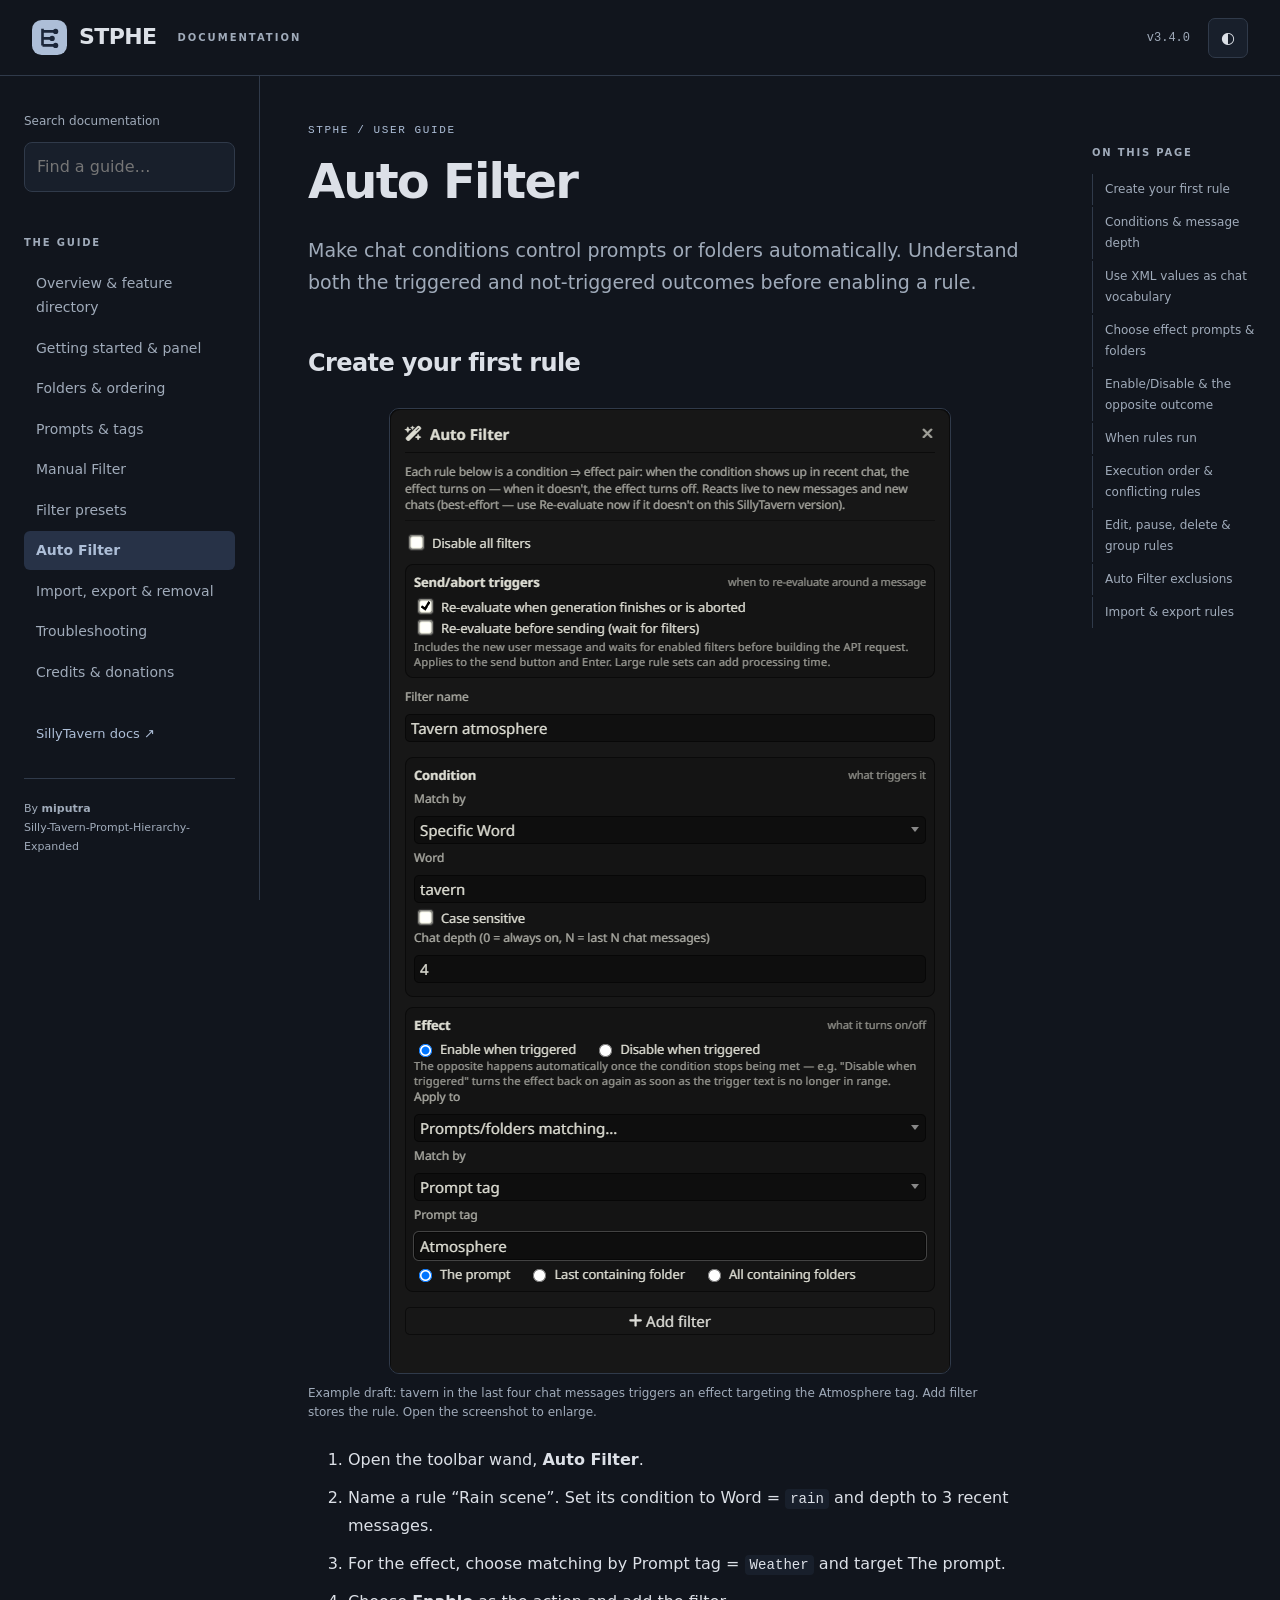
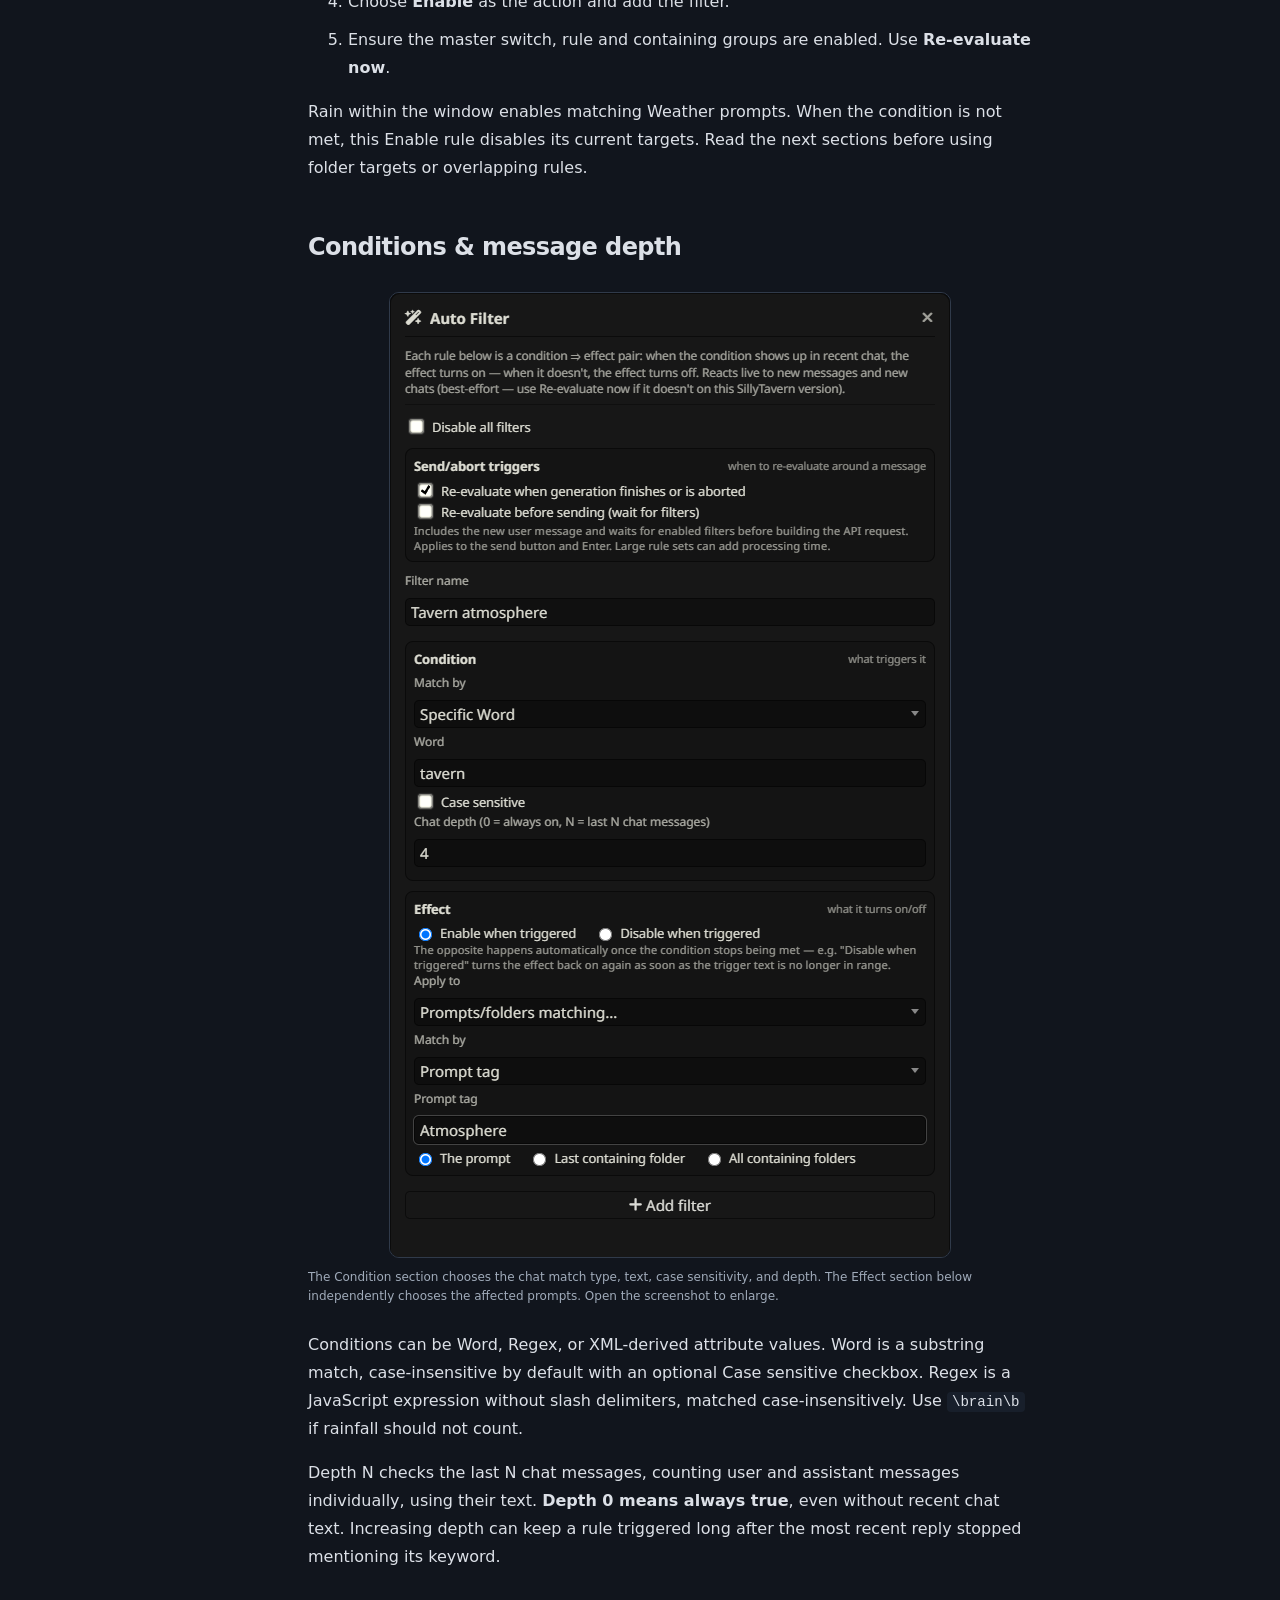
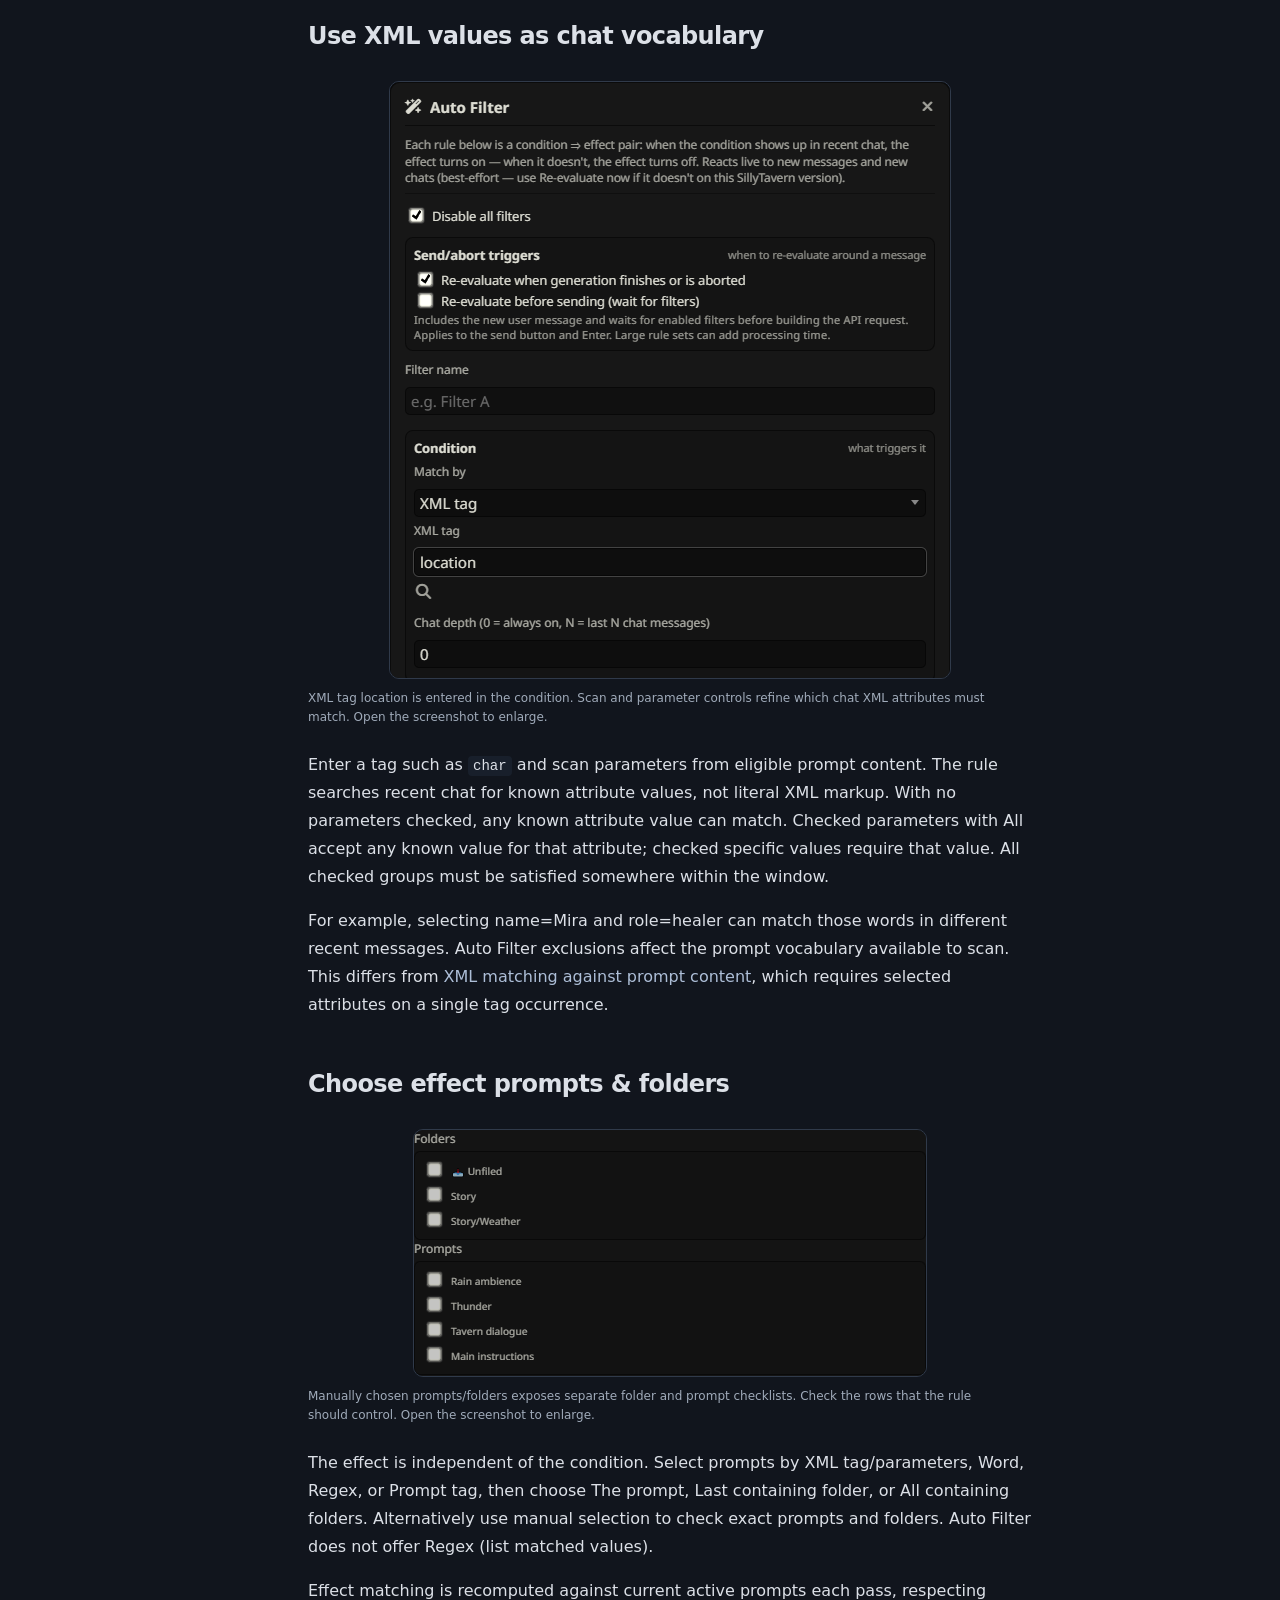
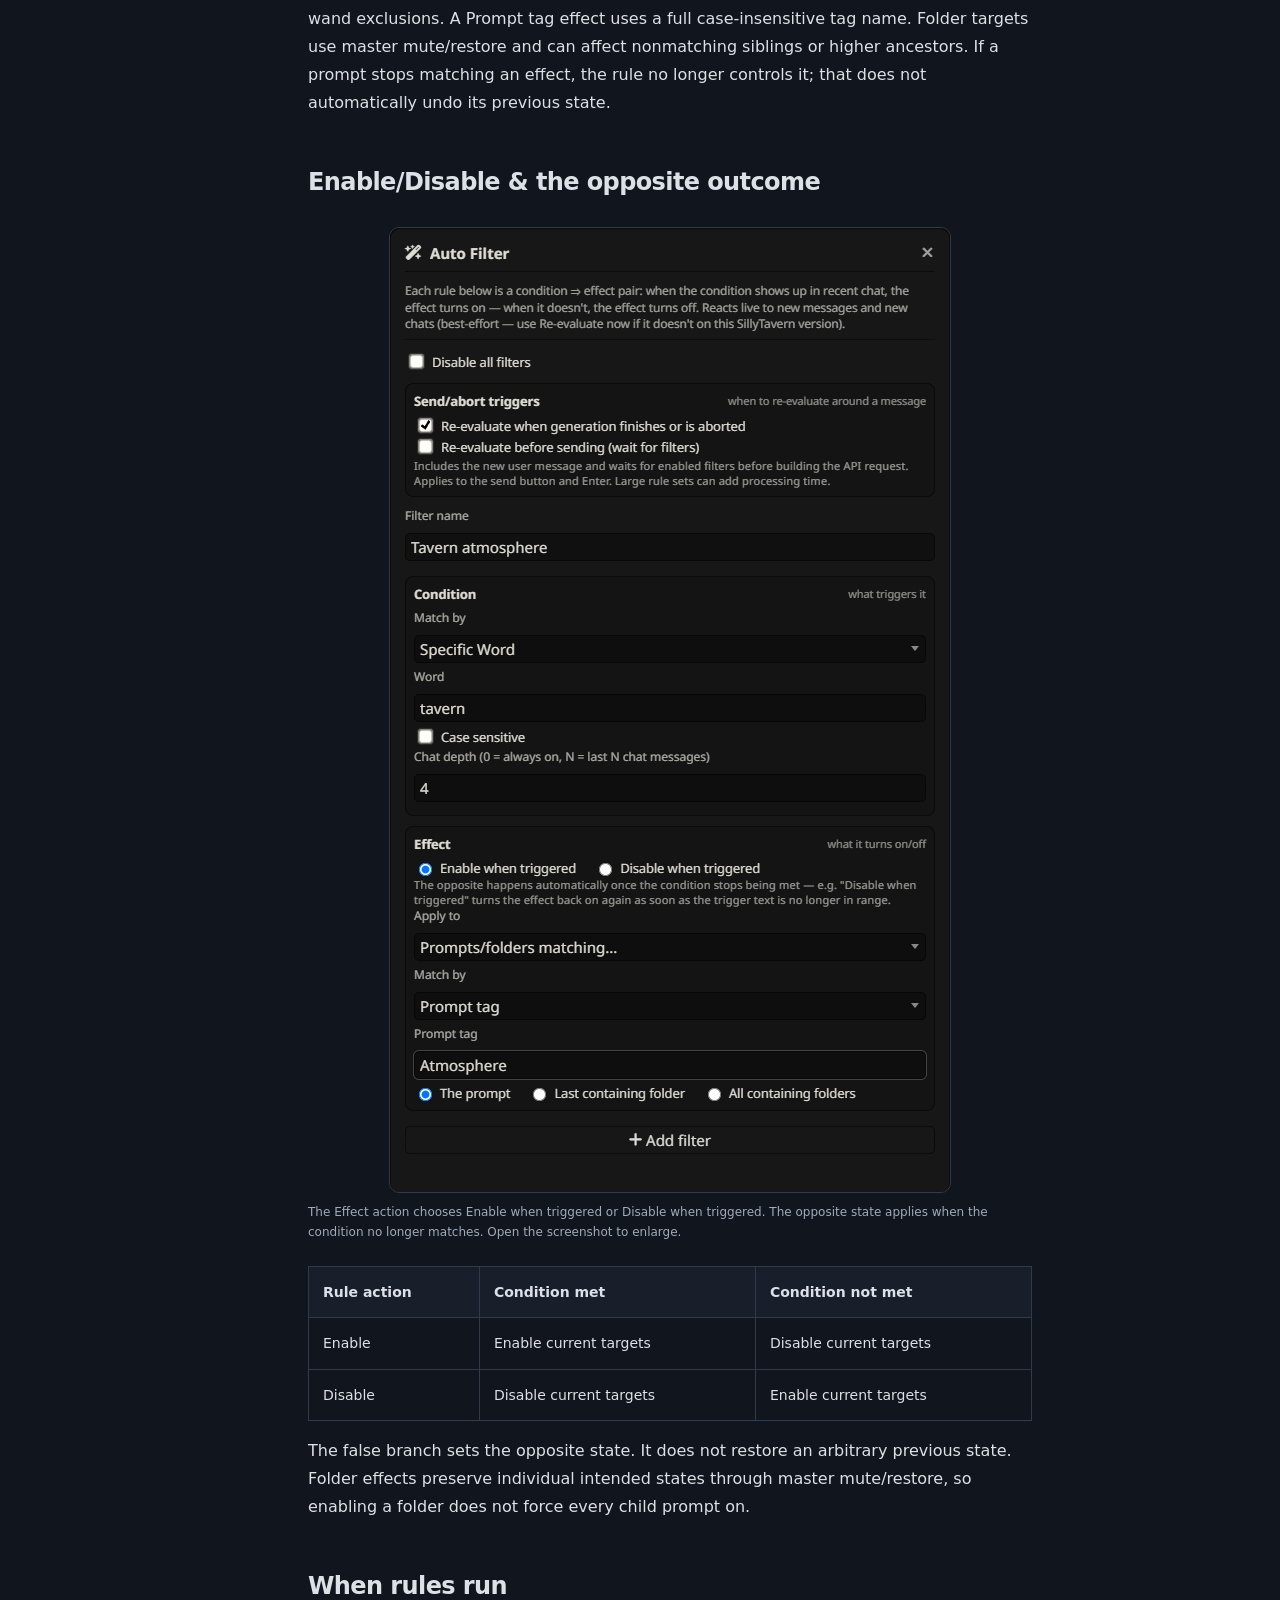
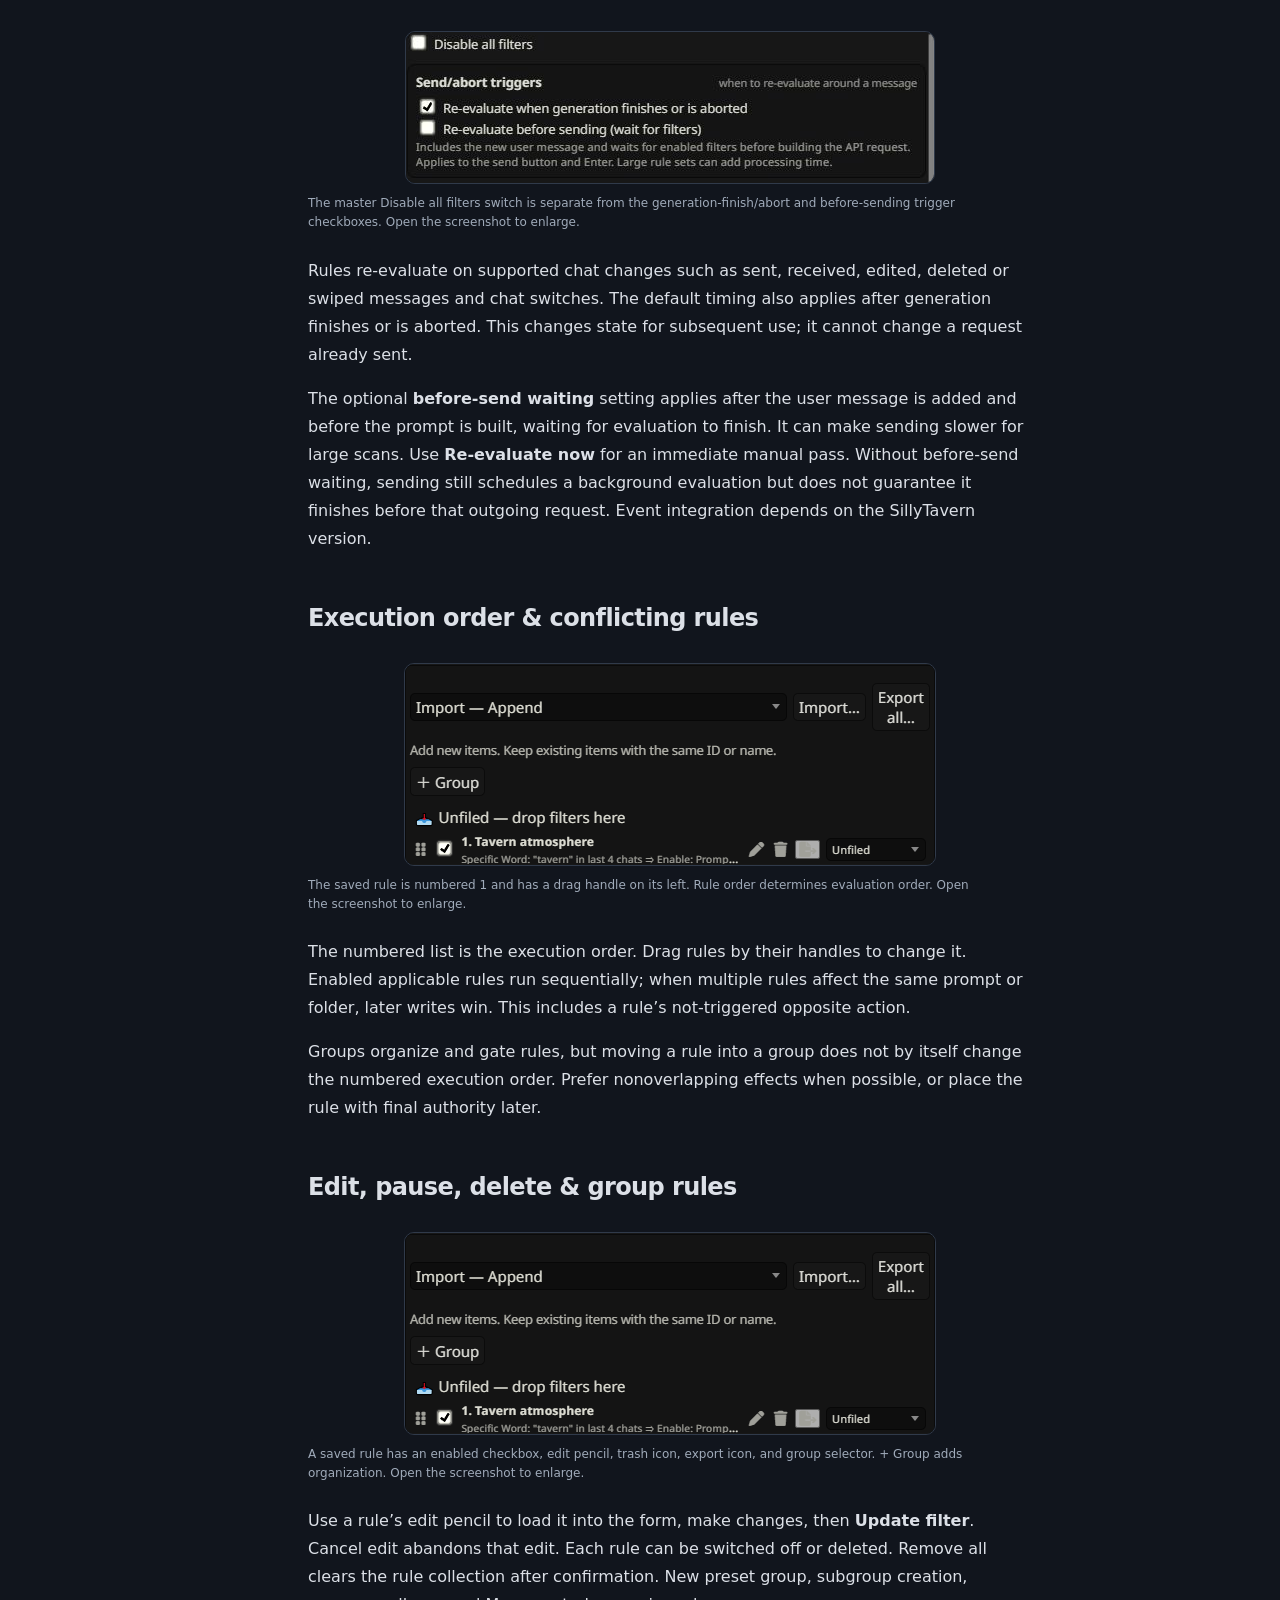
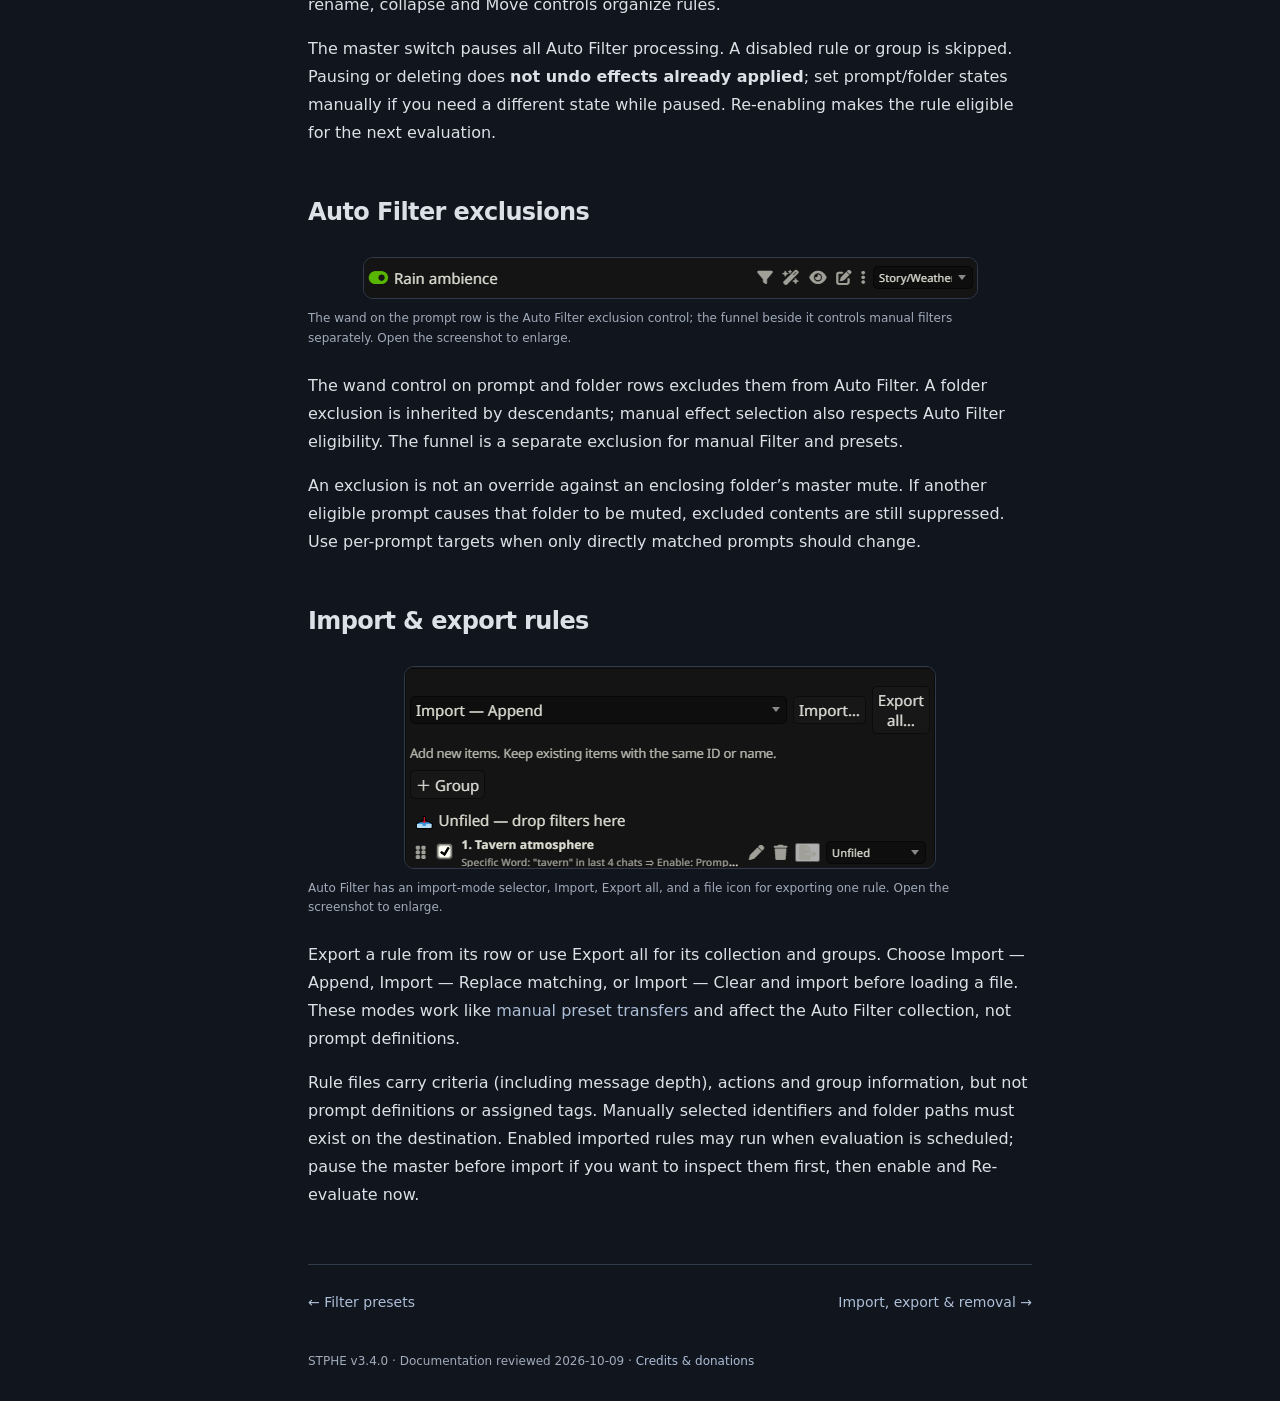
==== docs/auto-filter.html @ b2095b72 "Separate STPHE documentation from program" ====
<!doctype html><html lang="en"><head><meta charset="utf-8"><meta name="viewport" content="width=device-width,initial-scale=1"><meta name="description" content="Make chat conditions control prompts or folders automatically. Understand both the triggered and not-triggered outcomes before enabling a rule."><title>Auto Filter · STPHE</title><link rel="icon" href="assets/icon.svg" type="image/svg+xml"><link rel="stylesheet" href="assets/site.css?v=ba86a8393c"><script src="assets/site.js?v=d42ae4cadf" defer></script></head><body><a class="skip" href="#main">Skip to content</a><header><a class="brand" href="index.html"><img src="assets/icon.svg" alt="">STPHE <span>DOCUMENTATION</span></a><div class="header-right"><span class="version">v3.4.0</span><button id="theme" aria-label="Toggle color theme">◐</button><button id="menu" aria-label="Toggle navigation" aria-expanded="false">☰</button></div></header><div class="layout"><aside class="sidebar" id="navigation"><label for="search">Search documentation</label><input id="search" type="search" placeholder="Find a guide…" autocomplete="off"><div id="results" aria-live="polite"></div><p class="nav-label">THE GUIDE</p><nav aria-label="Documentation"><a href="index.html">Overview &amp; feature directory</a><a href="getting-started.html">Getting started &amp; panel</a><a href="folders.html">Folders &amp; ordering</a><a href="prompts.html">Prompts &amp; tags</a><a href="filters.html">Manual Filter</a><a href="presets.html">Filter presets</a><a href="auto-filter.html" aria-current="page">Auto Filter</a><a href="backups.html">Import, export &amp; removal</a><a href="troubleshooting.html">Troubleshooting</a><a href="credits.html">Credits &amp; donations</a></nav><a class="upstream" href="https://docs.sillytavern.app/">SillyTavern docs ↗</a><div class="sidebar-foot">By <strong>miputra</strong><br>Silly-Tavern-Prompt-Hierarchy-Expanded</div></aside><main id="main"><div class="eyebrow">STPHE / User guide</div><h1>Auto Filter</h1><p class="lead">Make chat conditions control prompts or folders automatically. Understand both the triggered and not-triggered outcomes before enabling a rule.</p><span class="anchor-alias" id="rule"></span>
<section aria-labelledby="first-rule"><h2 id="first-rule">Create your first rule</h2><figure><a href="assets/screen-auto-rule.png"><img src="assets/screen-auto-rule.png" alt="Example draft: tavern in the last four chat messages triggers an effect targeting the Atmosphere tag. Add filter stores the rule." loading="lazy" width="560" height="964"></a><figcaption>Example draft: tavern in the last four chat messages triggers an effect targeting the Atmosphere tag. Add filter stores the rule. Open the screenshot to enlarge.</figcaption></figure><ol><li>Open the toolbar wand, <strong>Auto Filter</strong>.</li><li>Name a rule “Rain scene”. Set its condition to Word = <code>rain</code> and depth to 3 recent messages.</li><li>For the effect, choose matching by Prompt tag = <code>Weather</code> and target The prompt.</li><li>Choose <strong>Enable</strong> as the action and add the filter.</li><li>Ensure the master switch, rule and containing groups are enabled. Use <strong>Re-evaluate now</strong>.</li></ol><p>Rain within the window enables matching Weather prompts. When the condition is not met, this Enable rule disables its current targets. Read the next sections before using folder targets or overlapping rules.</p></section>

<section aria-labelledby="conditions"><h2 id="conditions">Conditions &amp; message depth</h2><figure><a href="assets/screen-auto-rule.png"><img src="assets/screen-auto-rule.png" alt="The Condition section chooses the chat match type, text, case sensitivity, and depth. The Effect section below independently chooses the affected prompts." loading="lazy" width="560" height="964"></a><figcaption>The Condition section chooses the chat match type, text, case sensitivity, and depth. The Effect section below independently chooses the affected prompts. Open the screenshot to enlarge.</figcaption></figure><p>Conditions can be Word, Regex, or XML-derived attribute values. Word is a substring match, case-insensitive by default with an optional Case sensitive checkbox. Regex is a JavaScript expression without slash delimiters, matched case-insensitively. Use <code>\brain\b</code> if rainfall should not count.</p><p>Depth N checks the last N chat messages, counting user and assistant messages individually, using their text. <strong>Depth 0 means always true</strong>, even without recent chat text. Increasing depth can keep a rule triggered long after the most recent reply stopped mentioning its keyword.</p></section>

<section aria-labelledby="xml"><h2 id="xml">Use XML values as chat vocabulary</h2><figure><a href="assets/screen-auto-xml.png"><img src="assets/screen-auto-xml.png" alt="XML tag location is entered in the condition. Scan and parameter controls refine which chat XML attributes must match." loading="lazy" width="560" height="596"></a><figcaption>XML tag location is entered in the condition. Scan and parameter controls refine which chat XML attributes must match. Open the screenshot to enlarge.</figcaption></figure><p>Enter a tag such as <code>char</code> and scan parameters from eligible prompt content. The rule searches recent chat for known attribute values, not literal XML markup. With no parameters checked, any known attribute value can match. Checked parameters with All accept any known value for that attribute; checked specific values require that value. All checked groups must be satisfied somewhere within the window.</p><p>For example, selecting name=Mira and role=healer can match those words in different recent messages. Auto Filter exclusions affect the prompt vocabulary available to scan. This differs from <a href="filters.html#xml">XML matching against prompt content</a>, which requires selected attributes on a single tag occurrence.</p></section>

<section aria-labelledby="effects"><h2 id="effects">Choose effect prompts &amp; folders</h2><figure><a href="assets/screen-auto-manual.png"><img src="assets/screen-auto-manual.png" alt="Manually chosen prompts/folders exposes separate folder and prompt checklists. Check the rows that the rule should control." loading="lazy" width="512" height="246"></a><figcaption>Manually chosen prompts/folders exposes separate folder and prompt checklists. Check the rows that the rule should control. Open the screenshot to enlarge.</figcaption></figure><p>The effect is independent of the condition. Select prompts by XML tag/parameters, Word, Regex, or Prompt tag, then choose The prompt, Last containing folder, or All containing folders. Alternatively use manual selection to check exact prompts and folders. Auto Filter does not offer Regex (list matched values).</p><p>Effect matching is recomputed against current active prompts each pass, respecting wand exclusions. A Prompt tag effect uses a full case-insensitive tag name. Folder targets use master mute/restore and can affect nonmatching siblings or higher ancestors. If a prompt stops matching an effect, the rule no longer controls it; that does not automatically undo its previous state.</p></section>
<span class="anchor-alias" id="example"></span>
<section aria-labelledby="actions"><h2 id="actions">Enable/Disable &amp; the opposite outcome</h2><figure><a href="assets/screen-auto-rule.png"><img src="assets/screen-auto-rule.png" alt="The Effect action chooses Enable when triggered or Disable when triggered. The opposite state applies when the condition no longer matches." loading="lazy" width="560" height="964"></a><figcaption>The Effect action chooses Enable when triggered or Disable when triggered. The opposite state applies when the condition no longer matches. Open the screenshot to enlarge.</figcaption></figure><table><thead><tr><th>Rule action</th><th>Condition met</th><th>Condition not met</th></tr></thead><tbody><tr><td>Enable</td><td>Enable current targets</td><td>Disable current targets</td></tr><tr><td>Disable</td><td>Disable current targets</td><td>Enable current targets</td></tr></tbody></table><p>The false branch sets the opposite state. It does not restore an arbitrary previous state. Folder effects preserve individual intended states through master mute/restore, so enabling a folder does not force every child prompt on.</p></section>
<span class="anchor-alias" id="test"></span>
<section aria-labelledby="timing"><h2 id="timing">When rules run</h2><figure><a href="assets/auto-timing.png"><img src="assets/auto-timing.png" alt="The master Disable all filters switch is separate from the generation-finish/abort and before-sending trigger checkboxes." loading="lazy" width="528" height="151"></a><figcaption>The master Disable all filters switch is separate from the generation-finish/abort and before-sending trigger checkboxes. Open the screenshot to enlarge.</figcaption></figure><p>Rules re-evaluate on supported chat changes such as sent, received, edited, deleted or swiped messages and chat switches. The default timing also applies after generation finishes or is aborted. This changes state for subsequent use; it cannot change a request already sent.</p><p>The optional <strong>before-send waiting</strong> setting applies after the user message is added and before the prompt is built, waiting for evaluation to finish. It can make sending slower for large scans. Use <strong>Re-evaluate now</strong> for an immediate manual pass. Without before-send waiting, sending still schedules a background evaluation but does not guarantee it finishes before that outgoing request. Event integration depends on the SillyTavern version.</p></section>

<section aria-labelledby="order"><h2 id="order">Execution order &amp; conflicting rules</h2><figure><a href="assets/screen-auto-list.png"><img src="assets/screen-auto-list.png" alt="The saved rule is numbered 1 and has a drag handle on its left. Rule order determines evaluation order." loading="lazy" width="530" height="201"></a><figcaption>The saved rule is numbered 1 and has a drag handle on its left. Rule order determines evaluation order. Open the screenshot to enlarge.</figcaption></figure><p>The numbered list is the execution order. Drag rules by their handles to change it. Enabled applicable rules run sequentially; when multiple rules affect the same prompt or folder, later writes win. This includes a rule’s not-triggered opposite action.</p><p>Groups organize and gate rules, but moving a rule into a group does not by itself change the numbered execution order. Prefer nonoverlapping effects when possible, or place the rule with final authority later.</p></section>
<span class="anchor-alias" id="groups"></span>
<section aria-labelledby="manage"><h2 id="manage">Edit, pause, delete &amp; group rules</h2><figure><a href="assets/screen-auto-list.png"><img src="assets/screen-auto-list.png" alt="A saved rule has an enabled checkbox, edit pencil, trash icon, export icon, and group selector. + Group adds organization." loading="lazy" width="530" height="201"></a><figcaption>A saved rule has an enabled checkbox, edit pencil, trash icon, export icon, and group selector. + Group adds organization. Open the screenshot to enlarge.</figcaption></figure><p>Use a rule’s edit pencil to load it into the form, make changes, then <strong>Update filter</strong>. Cancel edit abandons that edit. Each rule can be switched off or deleted. Remove all clears the rule collection after confirmation. New preset group, subgroup creation, rename, collapse and Move controls organize rules.</p><p>The master switch pauses all Auto Filter processing. A disabled rule or group is skipped. Pausing or deleting does <strong>not undo effects already applied</strong>; set prompt/folder states manually if you need a different state while paused. Re-enabling makes the rule eligible for the next evaluation.</p></section>

<section aria-labelledby="exclusions"><h2 id="exclusions">Auto Filter exclusions</h2><figure><a href="assets/screen-prompt-controls.png"><img src="assets/screen-prompt-controls.png" alt="The wand on the prompt row is the Auto Filter exclusion control; the funnel beside it controls manual filters separately." loading="lazy" width="613" height="40"></a><figcaption>The wand on the prompt row is the Auto Filter exclusion control; the funnel beside it controls manual filters separately. Open the screenshot to enlarge.</figcaption></figure><p>The wand control on prompt and folder rows excludes them from Auto Filter. A folder exclusion is inherited by descendants; manual effect selection also respects Auto Filter eligibility. The funnel is a separate exclusion for manual Filter and presets.</p><p>An exclusion is not an override against an enclosing folder’s master mute. If another eligible prompt causes that folder to be muted, excluded contents are still suppressed. Use per-prompt targets when only directly matched prompts should change.</p></section>

<section aria-labelledby="transfer"><h2 id="transfer">Import &amp; export rules</h2><figure><a href="assets/screen-auto-list.png"><img src="assets/screen-auto-list.png" alt="Auto Filter has an import-mode selector, Import, Export all, and a file icon for exporting one rule." loading="lazy" width="530" height="201"></a><figcaption>Auto Filter has an import-mode selector, Import, Export all, and a file icon for exporting one rule. Open the screenshot to enlarge.</figcaption></figure><p>Export a rule from its row or use Export all for its collection and groups. Choose Import — Append, Import — Replace matching, or Import — Clear and import before loading a file. These modes work like <a href="presets.html#transfer">manual preset transfers</a> and affect the Auto Filter collection, not prompt definitions.</p><p>Rule files carry criteria (including message depth), actions and group information, but not prompt definitions or assigned tags. Manually selected identifiers and folder paths must exist on the destination. Enabled imported rules may run when evaluation is scheduled; pause the master before import if you want to inspect them first, then enable and Re-evaluate now.</p></section>
<div class="page-nav"><a href="presets.html">← Filter presets</a><a href="backups.html">Import, export &amp; removal →</a></div><footer>STPHE v3.4.0 · Documentation reviewed 2026-10-09 · <a href="credits.html">Credits &amp; donations</a></footer></main><aside class="toc"><p class="nav-label">ON THIS PAGE</p><nav aria-label="On this page"><a href="#first-rule">Create your first rule</a><a href="#conditions">Conditions &amp; message depth</a><a href="#xml">Use XML values as chat vocabulary</a><a href="#effects">Choose effect prompts &amp; folders</a><a href="#actions">Enable/Disable &amp; the opposite outcome</a><a href="#timing">When rules run</a><a href="#order">Execution order &amp; conflicting rules</a><a href="#manage">Edit, pause, delete &amp; group rules</a><a href="#exclusions">Auto Filter exclusions</a><a href="#transfer">Import &amp; export rules</a></nav></aside></div></body></html>
---- docs/assets/site.css ----
*{box-sizing:border-box} :root{color-scheme:dark;--bg:#11151d;--panel:#181f2b;--text:#dce0e7;--muted:#a0abba;--line:#303a4a;--accent:#adbed7;--soft:#273247} :root.light{color-scheme:light;--bg:#f3f4f6;--panel:#e9ecf1;--text:#253044;--muted:#526078;--line:#cbd2de;--accent:#425c85;--soft:#dce3ee} body{margin:0;background:var(--bg);color:var(--text);font:16px/1.75 system-ui,-apple-system,Segoe UI,sans-serif}a{color:var(--accent);text-decoration:none}a:hover{text-decoration:underline}button,input{font:inherit}button{cursor:pointer;background:var(--panel);color:var(--text);border:1px solid var(--line);border-radius:7px;padding:5px 12px}button:hover{border-color:var(--accent)}:focus-visible{outline:2px solid var(--accent);outline-offset:4px}header{height:76px;position:sticky;top:0;z-index:10;background:var(--bg);border-bottom:1px solid var(--line);display:flex;align-items:center;justify-content:space-between;padding:0 32px}.brand{display:flex;align-items:center;gap:12px;color:var(--text);font-size:22px;font-weight:750;letter-spacing:-.6px}.brand img{width:35px}.brand span{font-size:10px;letter-spacing:2px;color:var(--muted);margin-left:9px}.header-right{display:flex;align-items:center;gap:18px}.version{font:12px monospace;color:var(--muted)}#menu{display:none}.layout{display:grid;grid-template-columns:260px minmax(0,820px) 200px;max-width:1440px;margin:auto}.sidebar{position:sticky;top:76px;height:calc(100vh - 76px);overflow:auto;padding:30px 24px;border-right:1px solid var(--line)}.sidebar label{font-size:12px;color:var(--muted)}input{width:100%;margin:8px 0 18px;padding:10px 12px;background:var(--panel);border:1px solid var(--line);border-radius:8px;color:var(--text)}.nav-label{font-size:10px;letter-spacing:1.8px;font-weight:700;color:var(--muted);margin:24px 0 12px}nav a{display:block;color:var(--muted);font-size:14px;padding:7px 12px;border-radius:6px;margin:2px 0}nav a:hover{color:var(--text);background:var(--panel);text-decoration:none}nav a[aria-current]{background:var(--soft);color:var(--accent);font-weight:650}.upstream{display:block;font-size:13px;margin:32px 12px}.sidebar-foot{border-top:1px solid var(--line);padding-top:20px;font-size:11px;color:var(--muted);overflow-wrap:anywhere}main{min-width:0;padding:48px 48px 28px}.eyebrow{color:var(--accent);font:11px monospace;letter-spacing:1.6px;text-transform:uppercase;margin-bottom:18px}h1{font-size:clamp(32px,4vw,48px);letter-spacing:-1.8px;line-height:1.15;margin:0 0 26px;max-width:670px}h2{font-size:24px;letter-spacing:-.6px;margin:44px 0 16px;scroll-margin-top:100px}h3{margin-top:0}p{margin:16px 0}.lead{font-size:19px;color:var(--muted);line-height:1.65}.hero-actions{display:flex;align-items:center;gap:25px;margin:28px 0 36px}.primary{background:var(--accent);color:var(--bg);padding:10px 18px;border-radius:7px;font-weight:650}.cards{display:grid;grid-template-columns:repeat(3,1fr);gap:12px}.cards a{border:1px solid var(--line);border-radius:10px;padding:18px;background:var(--panel);color:var(--text)}.cards b{font:11px monospace;color:var(--accent)}.cards h2{font-size:18px;line-height:1.4;margin:16px 0 8px}.cards p{font-size:13px;color:var(--muted);line-height:1.6;margin:0}.toc{position:sticky;top:100px;height:fit-content;padding:20px 12px}.toc nav a{font-size:12px;border-left:1px solid var(--line);border-radius:0;padding:5px 12px}figure{margin:24px 0}figure img{display:block;width:100%;border:1px solid var(--line);border-radius:10px}figcaption{font-size:12px;color:var(--muted);margin-top:10px}table{width:100%;border-collapse:collapse;font-size:14px}td,th{padding:13px 14px;border:1px solid var(--line);text-align:left;vertical-align:top}th{background:var(--panel)}code{font-size:.88em;overflow-wrap:anywhere;background:var(--panel);padding:2px 5px;border-radius:4px}pre{white-space:pre-wrap;background:var(--panel);padding:18px;border:1px solid var(--line);border-radius:8px}.note{border-left:3px solid var(--accent);background:var(--panel);padding:16px 20px;margin:25px 0;color:var(--muted)}li{margin:10px 0}.donation{border:1px solid var(--line);border-radius:10px;padding:22px;margin:18px 0}.donation code{display:block;word-break:break-all;margin-bottom:18px}.page-nav{display:flex;justify-content:space-between;border-top:1px solid var(--line);padding-top:25px;margin-top:55px;font-size:14px;gap:20px}footer{color:var(--muted);font-size:12px;margin-top:36px}#results a{display:block;font-size:13px;padding:8px;background:var(--panel);border-bottom:1px solid var(--line)}#results p{font-size:12px}.skip{position:absolute;top:-100px}.skip:focus{top:12px;z-index:20;background:var(--bg);padding:8px}@media(max-width:1150px){.layout{grid-template-columns:240px minmax(0,1fr)}.toc{display:none}main{padding:40px 32px}.cards{grid-template-columns:1fr}.cards a{padding:20px}.cards h2{margin-top:10px}}@media(max-width:700px){header{padding:0 18px;height:65px}.brand span{display:none}#menu{display:block}.layout{display:block}.sidebar{display:none;position:fixed;top:65px;left:0;bottom:0;height:auto;width:285px;background:var(--bg);z-index:9;box-shadow:15px 0 50px #0005}.sidebar.open{display:block}main{padding:32px 22px}h1{font-size:36px}.hero-actions{gap:16px;font-size:14px}.version{display:none}table{font-size:12px}td,th{padding:8px}body{font-size:15px}}
/* Keep focused captures readable without enlarging small controls. */
figure img{width:auto;max-width:100%;height:auto;margin-inline:auto}figure a{display:block;width:fit-content;max-width:100%;margin-inline:auto}figcaption{max-width:680px;line-height:1.6}.support{border:1px solid var(--line);border-radius:10px;padding:16px 20px;margin:24px 0}

.cards .card-preview{display:block;width:100%;height:150px;object-fit:contain;margin-bottom:16px;border-radius:5px;background:#181818}
/* Long feature guides keep navigation and examples usable at every width. */
.toc{max-height:calc(100vh - 120px);overflow-y:auto}
#results{max-height:45vh;overflow-y:auto;overflow-wrap:anywhere}
section{min-width:0}td,th{overflow-wrap:anywhere}
.anchor-alias{display:block;scroll-margin-top:100px}
@media(max-width:700px){figure{margin:20px -8px}figcaption{padding-inline:8px}.brand{font-size:20px}.header-right{gap:10px}}
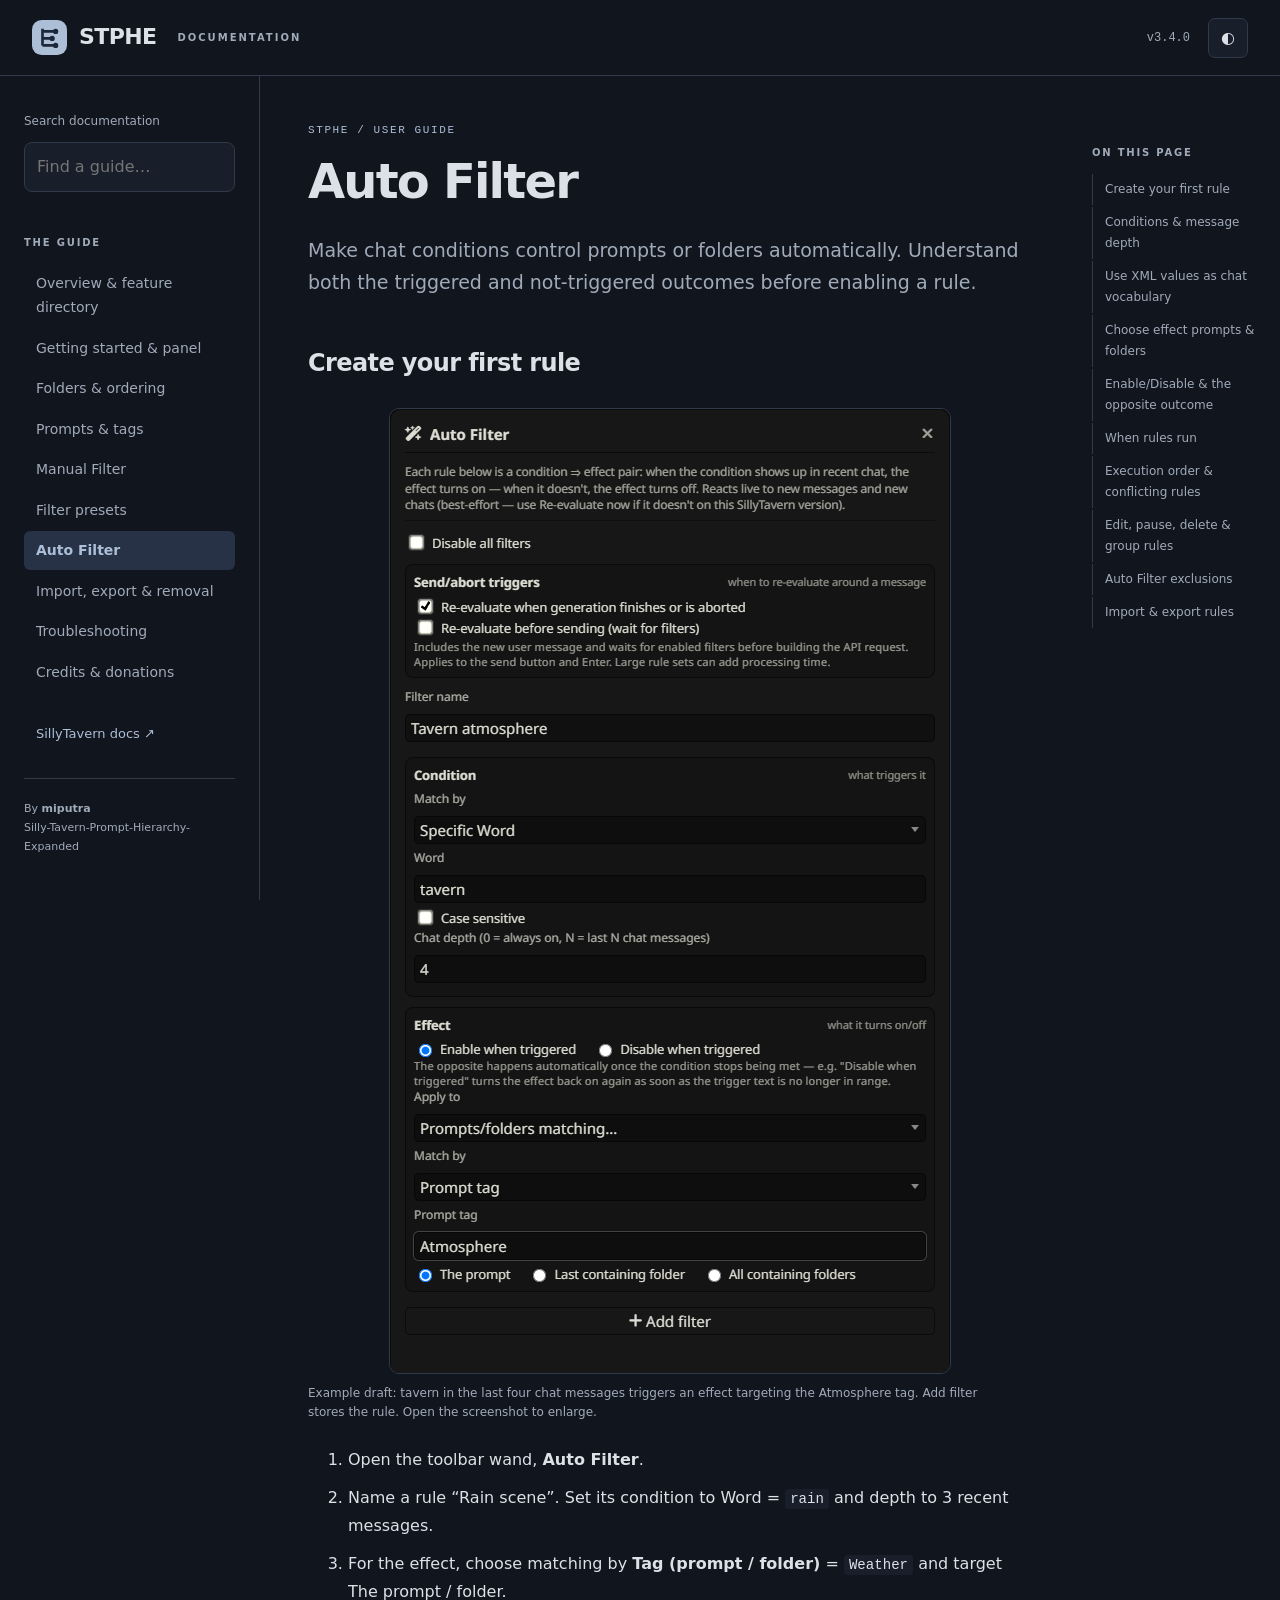
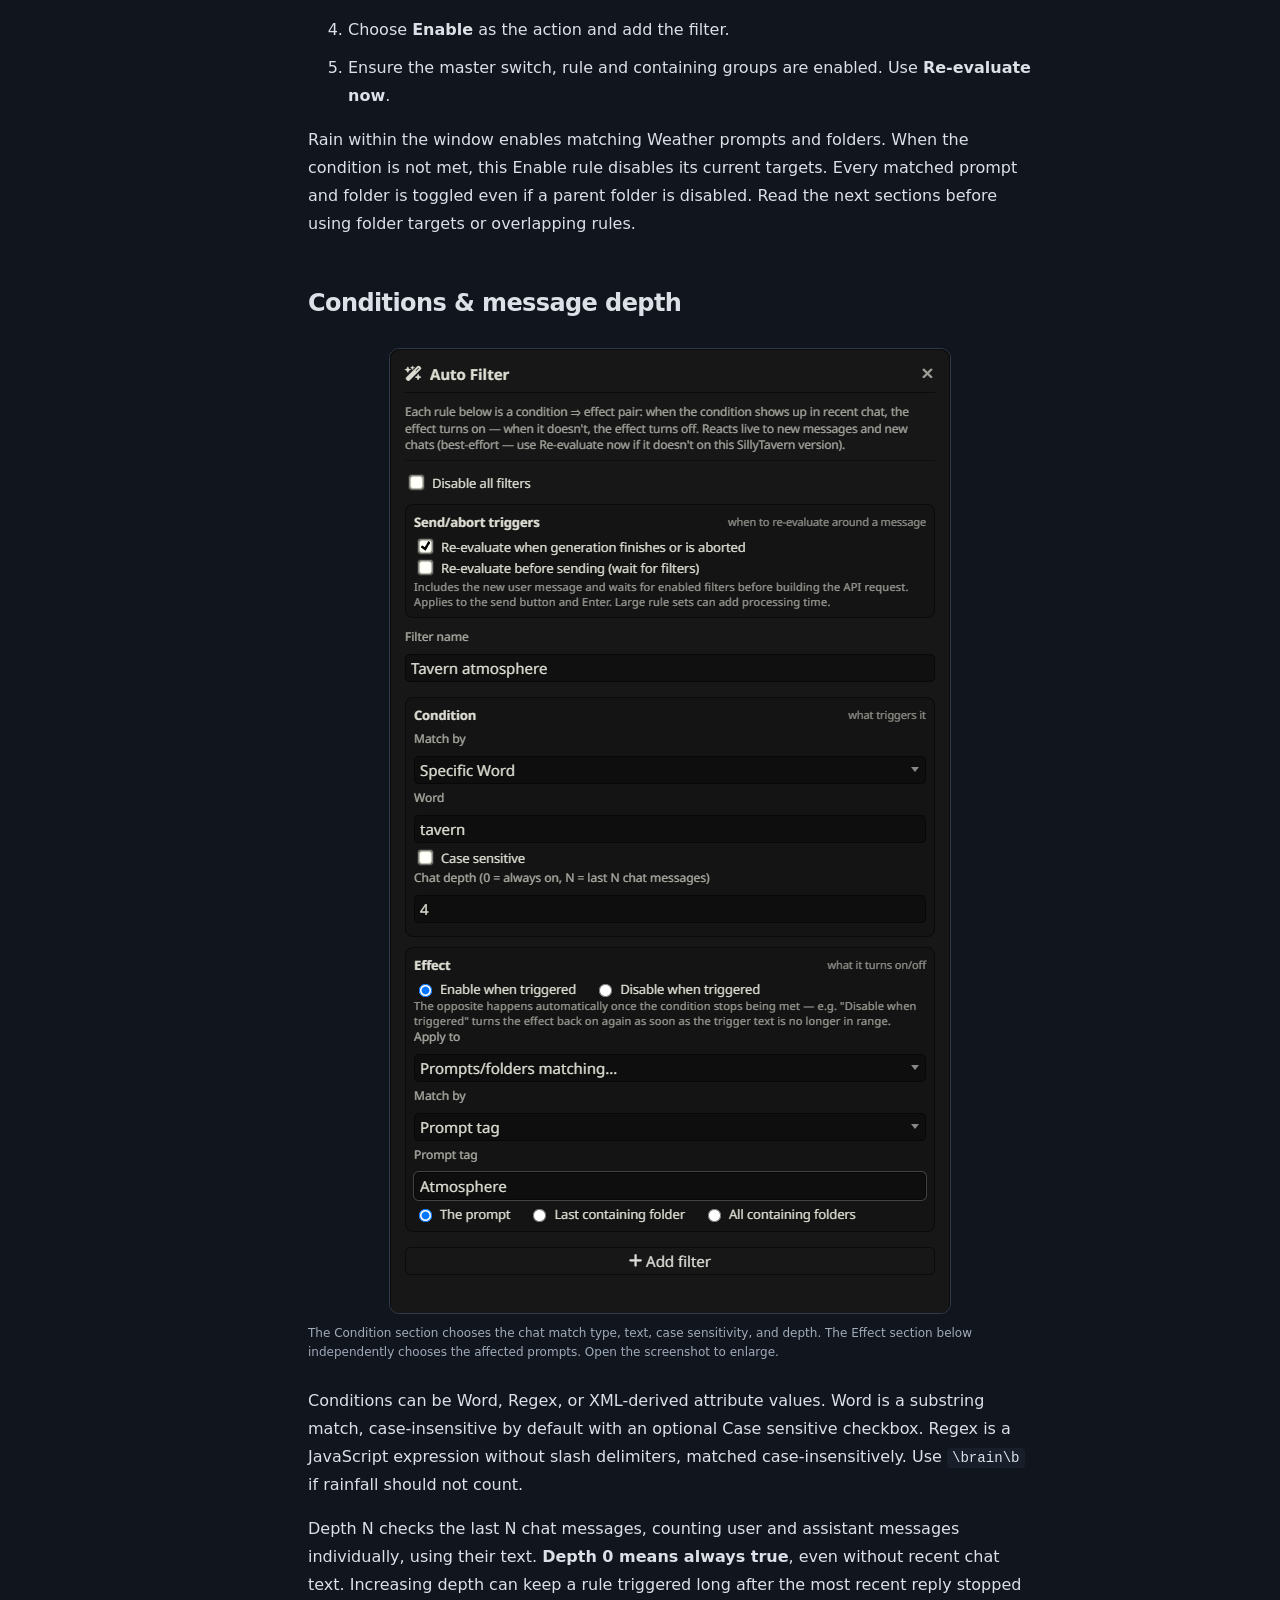
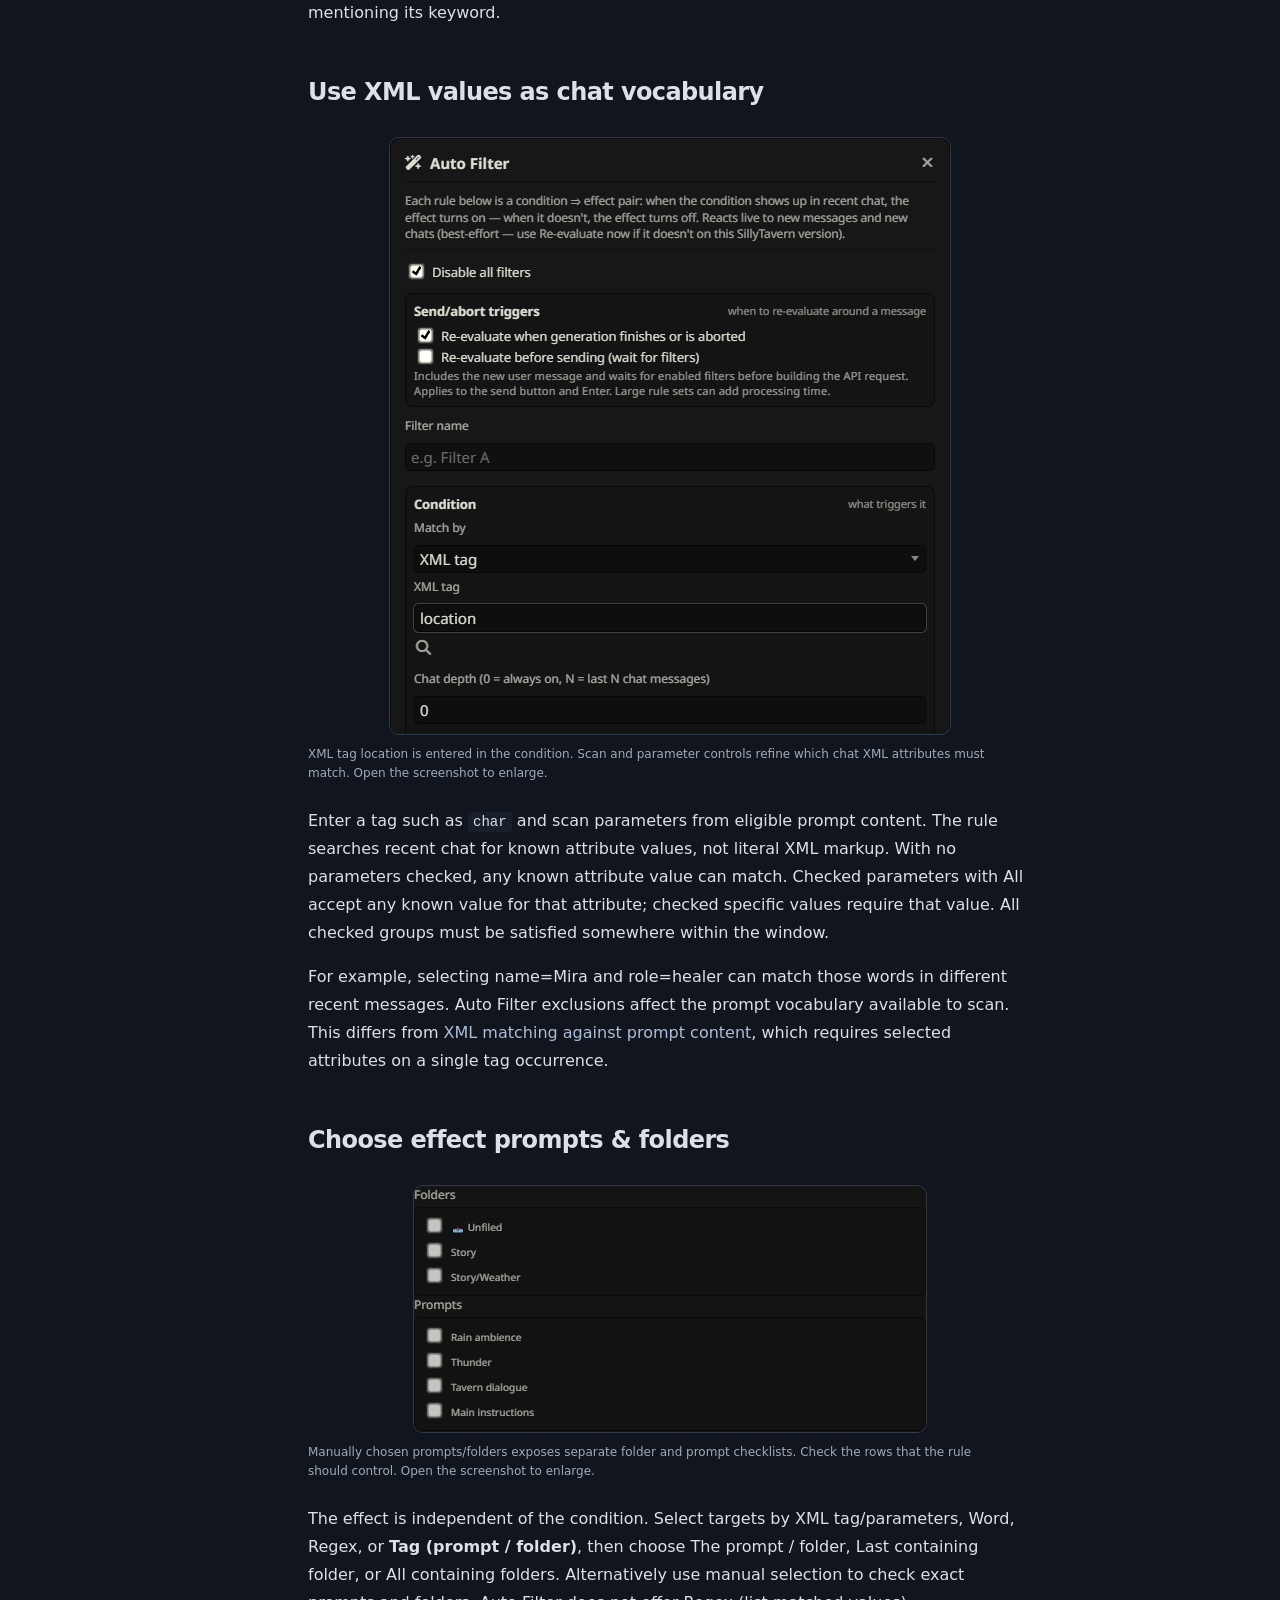
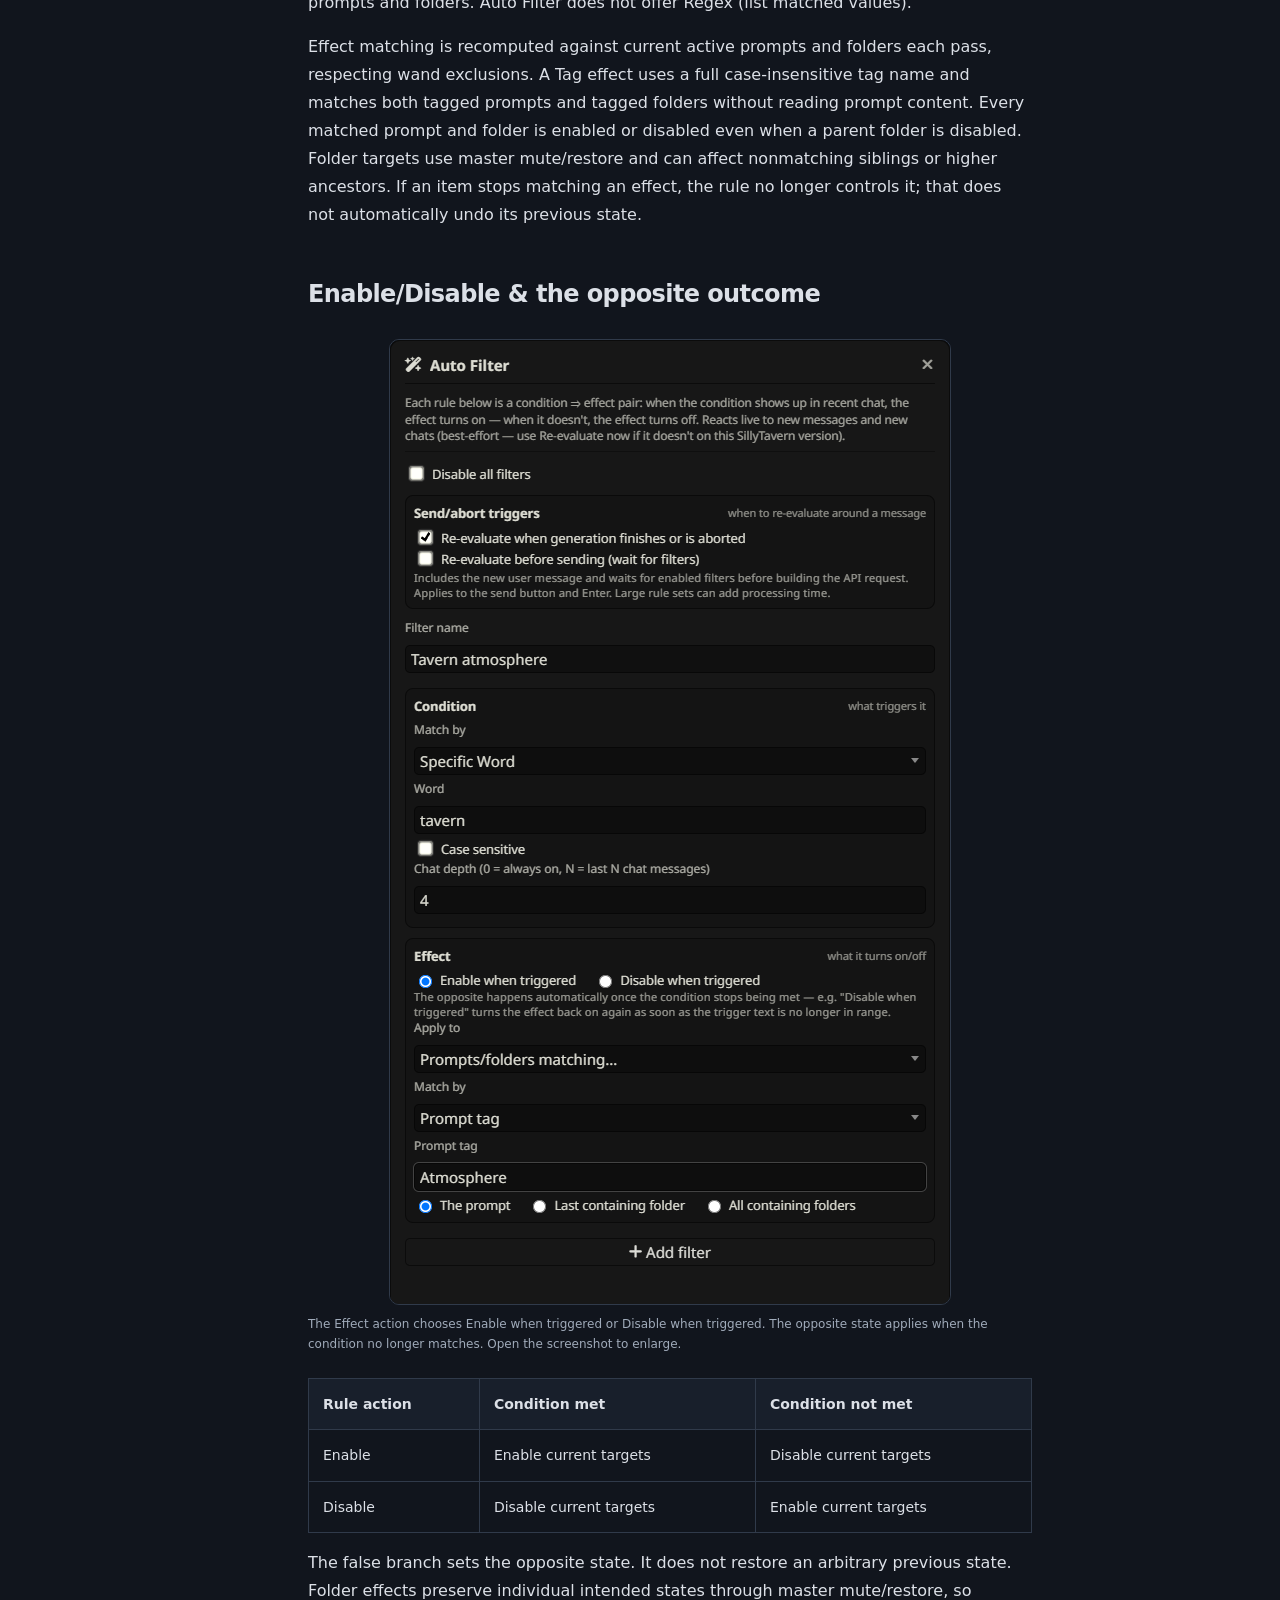
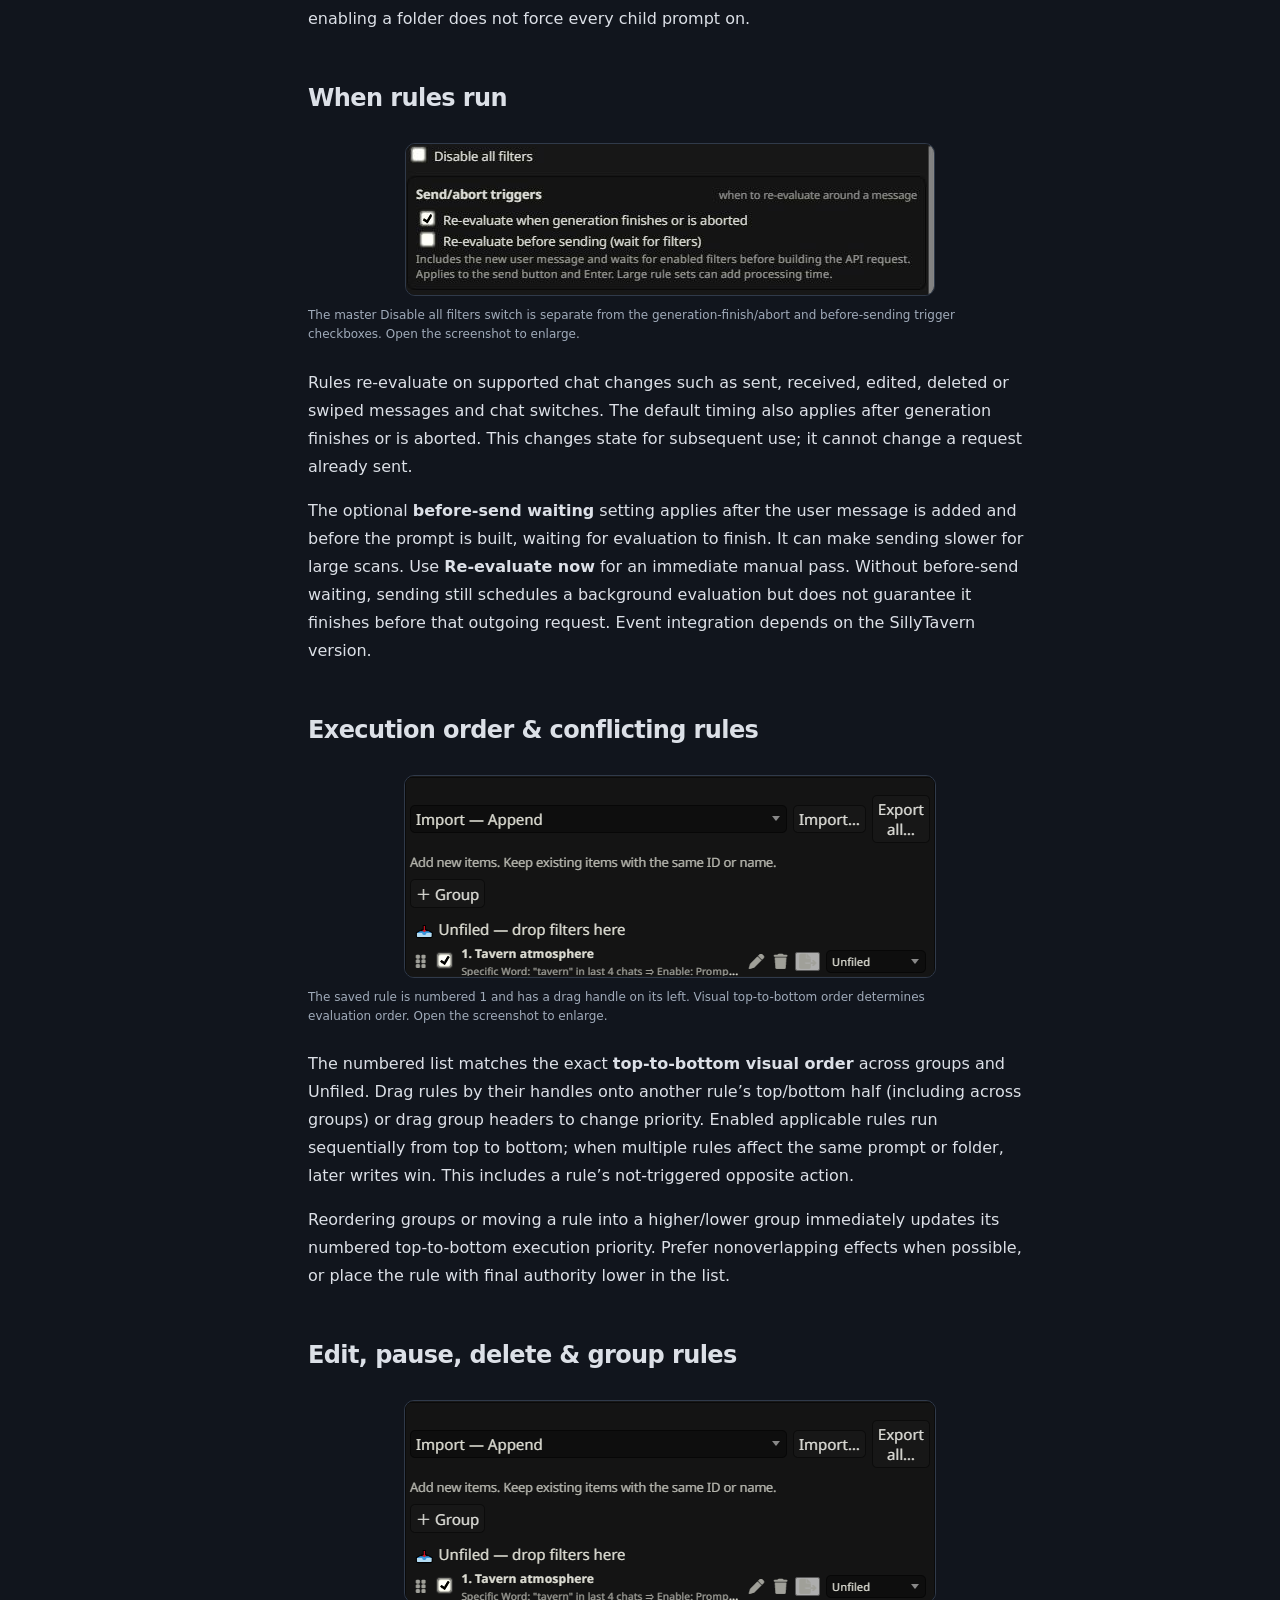
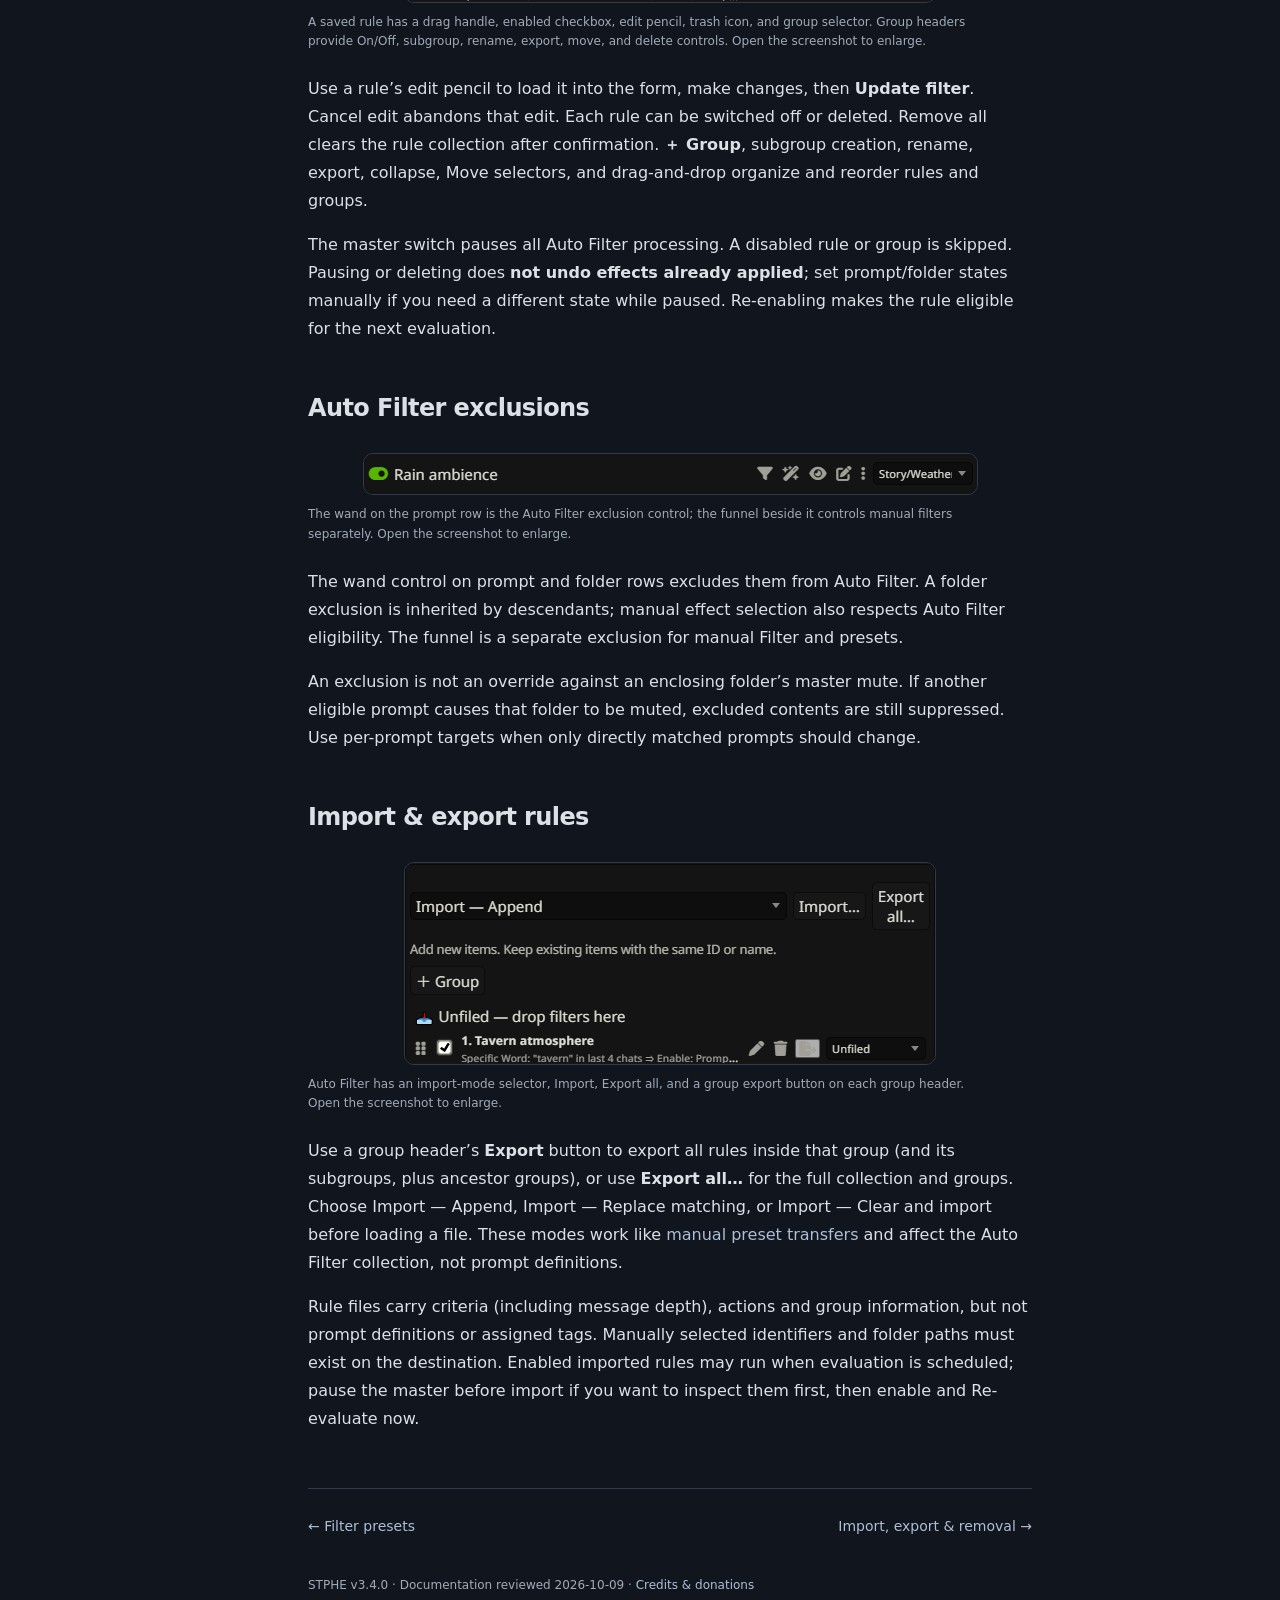
==== commit 74cc6c61: "Document folder tags, preset group actions, filter reordering, and group exports" ====
--- a/docs/auto-filter.html
+++ b/docs/auto-filter.html
@@ -1,21 +1,21 @@
 <!doctype html><html lang="en"><head><meta charset="utf-8"><meta name="viewport" content="width=device-width,initial-scale=1"><meta name="description" content="Make chat conditions control prompts or folders automatically. Understand both the triggered and not-triggered outcomes before enabling a rule."><title>Auto Filter · STPHE</title><link rel="icon" href="assets/icon.svg" type="image/svg+xml"><link rel="stylesheet" href="assets/site.css?v=ba86a8393c"><script src="assets/site.js?v=d42ae4cadf" defer></script></head><body><a class="skip" href="#main">Skip to content</a><header><a class="brand" href="index.html"><img src="assets/icon.svg" alt="">STPHE <span>DOCUMENTATION</span></a><div class="header-right"><span class="version">v3.4.0</span><button id="theme" aria-label="Toggle color theme">◐</button><button id="menu" aria-label="Toggle navigation" aria-expanded="false">☰</button></div></header><div class="layout"><aside class="sidebar" id="navigation"><label for="search">Search documentation</label><input id="search" type="search" placeholder="Find a guide…" autocomplete="off"><div id="results" aria-live="polite"></div><p class="nav-label">THE GUIDE</p><nav aria-label="Documentation"><a href="index.html">Overview &amp; feature directory</a><a href="getting-started.html">Getting started &amp; panel</a><a href="folders.html">Folders &amp; ordering</a><a href="prompts.html">Prompts &amp; tags</a><a href="filters.html">Manual Filter</a><a href="presets.html">Filter presets</a><a href="auto-filter.html" aria-current="page">Auto Filter</a><a href="backups.html">Import, export &amp; removal</a><a href="troubleshooting.html">Troubleshooting</a><a href="credits.html">Credits &amp; donations</a></nav><a class="upstream" href="https://docs.sillytavern.app/">SillyTavern docs ↗</a><div class="sidebar-foot">By <strong>miputra</strong><br>Silly-Tavern-Prompt-Hierarchy-Expanded</div></aside><main id="main"><div class="eyebrow">STPHE / User guide</div><h1>Auto Filter</h1><p class="lead">Make chat conditions control prompts or folders automatically. Understand both the triggered and not-triggered outcomes before enabling a rule.</p><span class="anchor-alias" id="rule"></span>
-<section aria-labelledby="first-rule"><h2 id="first-rule">Create your first rule</h2><figure><a href="assets/screen-auto-rule.png"><img src="assets/screen-auto-rule.png" alt="Example draft: tavern in the last four chat messages triggers an effect targeting the Atmosphere tag. Add filter stores the rule." loading="lazy" width="560" height="964"></a><figcaption>Example draft: tavern in the last four chat messages triggers an effect targeting the Atmosphere tag. Add filter stores the rule. Open the screenshot to enlarge.</figcaption></figure><ol><li>Open the toolbar wand, <strong>Auto Filter</strong>.</li><li>Name a rule “Rain scene”. Set its condition to Word = <code>rain</code> and depth to 3 recent messages.</li><li>For the effect, choose matching by Prompt tag = <code>Weather</code> and target The prompt.</li><li>Choose <strong>Enable</strong> as the action and add the filter.</li><li>Ensure the master switch, rule and containing groups are enabled. Use <strong>Re-evaluate now</strong>.</li></ol><p>Rain within the window enables matching Weather prompts. When the condition is not met, this Enable rule disables its current targets. Read the next sections before using folder targets or overlapping rules.</p></section>
+<section aria-labelledby="first-rule"><h2 id="first-rule">Create your first rule</h2><figure><a href="assets/screen-auto-rule.png"><img src="assets/screen-auto-rule.png" alt="Example draft: tavern in the last four chat messages triggers an effect targeting the Atmosphere tag. Add filter stores the rule." loading="lazy" width="560" height="964"></a><figcaption>Example draft: tavern in the last four chat messages triggers an effect targeting the Atmosphere tag. Add filter stores the rule. Open the screenshot to enlarge.</figcaption></figure><ol><li>Open the toolbar wand, <strong>Auto Filter</strong>.</li><li>Name a rule “Rain scene”. Set its condition to Word = <code>rain</code> and depth to 3 recent messages.</li><li>For the effect, choose matching by <strong>Tag (prompt / folder)</strong> = <code>Weather</code> and target The prompt / folder.</li><li>Choose <strong>Enable</strong> as the action and add the filter.</li><li>Ensure the master switch, rule and containing groups are enabled. Use <strong>Re-evaluate now</strong>.</li></ol><p>Rain within the window enables matching Weather prompts and folders. When the condition is not met, this Enable rule disables its current targets. Every matched prompt and folder is toggled even if a parent folder is disabled. Read the next sections before using folder targets or overlapping rules.</p></section>
 
 <section aria-labelledby="conditions"><h2 id="conditions">Conditions &amp; message depth</h2><figure><a href="assets/screen-auto-rule.png"><img src="assets/screen-auto-rule.png" alt="The Condition section chooses the chat match type, text, case sensitivity, and depth. The Effect section below independently chooses the affected prompts." loading="lazy" width="560" height="964"></a><figcaption>The Condition section chooses the chat match type, text, case sensitivity, and depth. The Effect section below independently chooses the affected prompts. Open the screenshot to enlarge.</figcaption></figure><p>Conditions can be Word, Regex, or XML-derived attribute values. Word is a substring match, case-insensitive by default with an optional Case sensitive checkbox. Regex is a JavaScript expression without slash delimiters, matched case-insensitively. Use <code>\brain\b</code> if rainfall should not count.</p><p>Depth N checks the last N chat messages, counting user and assistant messages individually, using their text. <strong>Depth 0 means always true</strong>, even without recent chat text. Increasing depth can keep a rule triggered long after the most recent reply stopped mentioning its keyword.</p></section>
 
 <section aria-labelledby="xml"><h2 id="xml">Use XML values as chat vocabulary</h2><figure><a href="assets/screen-auto-xml.png"><img src="assets/screen-auto-xml.png" alt="XML tag location is entered in the condition. Scan and parameter controls refine which chat XML attributes must match." loading="lazy" width="560" height="596"></a><figcaption>XML tag location is entered in the condition. Scan and parameter controls refine which chat XML attributes must match. Open the screenshot to enlarge.</figcaption></figure><p>Enter a tag such as <code>char</code> and scan parameters from eligible prompt content. The rule searches recent chat for known attribute values, not literal XML markup. With no parameters checked, any known attribute value can match. Checked parameters with All accept any known value for that attribute; checked specific values require that value. All checked groups must be satisfied somewhere within the window.</p><p>For example, selecting name=Mira and role=healer can match those words in different recent messages. Auto Filter exclusions affect the prompt vocabulary available to scan. This differs from <a href="filters.html#xml">XML matching against prompt content</a>, which requires selected attributes on a single tag occurrence.</p></section>
 
-<section aria-labelledby="effects"><h2 id="effects">Choose effect prompts &amp; folders</h2><figure><a href="assets/screen-auto-manual.png"><img src="assets/screen-auto-manual.png" alt="Manually chosen prompts/folders exposes separate folder and prompt checklists. Check the rows that the rule should control." loading="lazy" width="512" height="246"></a><figcaption>Manually chosen prompts/folders exposes separate folder and prompt checklists. Check the rows that the rule should control. Open the screenshot to enlarge.</figcaption></figure><p>The effect is independent of the condition. Select prompts by XML tag/parameters, Word, Regex, or Prompt tag, then choose The prompt, Last containing folder, or All containing folders. Alternatively use manual selection to check exact prompts and folders. Auto Filter does not offer Regex (list matched values).</p><p>Effect matching is recomputed against current active prompts each pass, respecting wand exclusions. A Prompt tag effect uses a full case-insensitive tag name. Folder targets use master mute/restore and can affect nonmatching siblings or higher ancestors. If a prompt stops matching an effect, the rule no longer controls it; that does not automatically undo its previous state.</p></section>
+<section aria-labelledby="effects"><h2 id="effects">Choose effect prompts &amp; folders</h2><figure><a href="assets/screen-auto-manual.png"><img src="assets/screen-auto-manual.png" alt="Manually chosen prompts/folders exposes separate folder and prompt checklists. Check the rows that the rule should control." loading="lazy" width="512" height="246"></a><figcaption>Manually chosen prompts/folders exposes separate folder and prompt checklists. Check the rows that the rule should control. Open the screenshot to enlarge.</figcaption></figure><p>The effect is independent of the condition. Select targets by XML tag/parameters, Word, Regex, or <strong>Tag (prompt / folder)</strong>, then choose The prompt / folder, Last containing folder, or All containing folders. Alternatively use manual selection to check exact prompts and folders. Auto Filter does not offer Regex (list matched values).</p><p>Effect matching is recomputed against current active prompts and folders each pass, respecting wand exclusions. A Tag effect uses a full case-insensitive tag name and matches both tagged prompts and tagged folders without reading prompt content. Every matched prompt and folder is enabled or disabled even when a parent folder is disabled. Folder targets use master mute/restore and can affect nonmatching siblings or higher ancestors. If an item stops matching an effect, the rule no longer controls it; that does not automatically undo its previous state.</p></section>
 <span class="anchor-alias" id="example"></span>
 <section aria-labelledby="actions"><h2 id="actions">Enable/Disable &amp; the opposite outcome</h2><figure><a href="assets/screen-auto-rule.png"><img src="assets/screen-auto-rule.png" alt="The Effect action chooses Enable when triggered or Disable when triggered. The opposite state applies when the condition no longer matches." loading="lazy" width="560" height="964"></a><figcaption>The Effect action chooses Enable when triggered or Disable when triggered. The opposite state applies when the condition no longer matches. Open the screenshot to enlarge.</figcaption></figure><table><thead><tr><th>Rule action</th><th>Condition met</th><th>Condition not met</th></tr></thead><tbody><tr><td>Enable</td><td>Enable current targets</td><td>Disable current targets</td></tr><tr><td>Disable</td><td>Disable current targets</td><td>Enable current targets</td></tr></tbody></table><p>The false branch sets the opposite state. It does not restore an arbitrary previous state. Folder effects preserve individual intended states through master mute/restore, so enabling a folder does not force every child prompt on.</p></section>
 <span class="anchor-alias" id="test"></span>
 <section aria-labelledby="timing"><h2 id="timing">When rules run</h2><figure><a href="assets/auto-timing.png"><img src="assets/auto-timing.png" alt="The master Disable all filters switch is separate from the generation-finish/abort and before-sending trigger checkboxes." loading="lazy" width="528" height="151"></a><figcaption>The master Disable all filters switch is separate from the generation-finish/abort and before-sending trigger checkboxes. Open the screenshot to enlarge.</figcaption></figure><p>Rules re-evaluate on supported chat changes such as sent, received, edited, deleted or swiped messages and chat switches. The default timing also applies after generation finishes or is aborted. This changes state for subsequent use; it cannot change a request already sent.</p><p>The optional <strong>before-send waiting</strong> setting applies after the user message is added and before the prompt is built, waiting for evaluation to finish. It can make sending slower for large scans. Use <strong>Re-evaluate now</strong> for an immediate manual pass. Without before-send waiting, sending still schedules a background evaluation but does not guarantee it finishes before that outgoing request. Event integration depends on the SillyTavern version.</p></section>
 
-<section aria-labelledby="order"><h2 id="order">Execution order &amp; conflicting rules</h2><figure><a href="assets/screen-auto-list.png"><img src="assets/screen-auto-list.png" alt="The saved rule is numbered 1 and has a drag handle on its left. Rule order determines evaluation order." loading="lazy" width="530" height="201"></a><figcaption>The saved rule is numbered 1 and has a drag handle on its left. Rule order determines evaluation order. Open the screenshot to enlarge.</figcaption></figure><p>The numbered list is the execution order. Drag rules by their handles to change it. Enabled applicable rules run sequentially; when multiple rules affect the same prompt or folder, later writes win. This includes a rule’s not-triggered opposite action.</p><p>Groups organize and gate rules, but moving a rule into a group does not by itself change the numbered execution order. Prefer nonoverlapping effects when possible, or place the rule with final authority later.</p></section>
+<section aria-labelledby="order"><h2 id="order">Execution order &amp; conflicting rules</h2><figure><a href="assets/screen-auto-list.png"><img src="assets/screen-auto-list.png" alt="The saved rule is numbered 1 and has a drag handle on its left. Visual top-to-bottom order determines evaluation order." loading="lazy" width="530" height="201"></a><figcaption>The saved rule is numbered 1 and has a drag handle on its left. Visual top-to-bottom order determines evaluation order. Open the screenshot to enlarge.</figcaption></figure><p>The numbered list matches the exact <strong>top-to-bottom visual order</strong> across groups and Unfiled. Drag rules by their handles onto another rule’s top/bottom half (including across groups) or drag group headers to change priority. Enabled applicable rules run sequentially from top to bottom; when multiple rules affect the same prompt or folder, later writes win. This includes a rule’s not-triggered opposite action.</p><p>Reordering groups or moving a rule into a higher/lower group immediately updates its numbered top-to-bottom execution priority. Prefer nonoverlapping effects when possible, or place the rule with final authority lower in the list.</p></section>
 <span class="anchor-alias" id="groups"></span>
-<section aria-labelledby="manage"><h2 id="manage">Edit, pause, delete &amp; group rules</h2><figure><a href="assets/screen-auto-list.png"><img src="assets/screen-auto-list.png" alt="A saved rule has an enabled checkbox, edit pencil, trash icon, export icon, and group selector. + Group adds organization." loading="lazy" width="530" height="201"></a><figcaption>A saved rule has an enabled checkbox, edit pencil, trash icon, export icon, and group selector. + Group adds organization. Open the screenshot to enlarge.</figcaption></figure><p>Use a rule’s edit pencil to load it into the form, make changes, then <strong>Update filter</strong>. Cancel edit abandons that edit. Each rule can be switched off or deleted. Remove all clears the rule collection after confirmation. New preset group, subgroup creation, rename, collapse and Move controls organize rules.</p><p>The master switch pauses all Auto Filter processing. A disabled rule or group is skipped. Pausing or deleting does <strong>not undo effects already applied</strong>; set prompt/folder states manually if you need a different state while paused. Re-enabling makes the rule eligible for the next evaluation.</p></section>
+<section aria-labelledby="manage"><h2 id="manage">Edit, pause, delete &amp; group rules</h2><figure><a href="assets/screen-auto-list.png"><img src="assets/screen-auto-list.png" alt="A saved rule has a drag handle, enabled checkbox, edit pencil, trash icon, and group selector. Group headers provide On/Off, subgroup, rename, export, move, and delete controls." loading="lazy" width="530" height="201"></a><figcaption>A saved rule has a drag handle, enabled checkbox, edit pencil, trash icon, and group selector. Group headers provide On/Off, subgroup, rename, export, move, and delete controls. Open the screenshot to enlarge.</figcaption></figure><p>Use a rule’s edit pencil to load it into the form, make changes, then <strong>Update filter</strong>. Cancel edit abandons that edit. Each rule can be switched off or deleted. Remove all clears the rule collection after confirmation. <strong>＋ Group</strong>, subgroup creation, rename, export, collapse, Move selectors, and drag-and-drop organize and reorder rules and groups.</p><p>The master switch pauses all Auto Filter processing. A disabled rule or group is skipped. Pausing or deleting does <strong>not undo effects already applied</strong>; set prompt/folder states manually if you need a different state while paused. Re-enabling makes the rule eligible for the next evaluation.</p></section>
 
 <section aria-labelledby="exclusions"><h2 id="exclusions">Auto Filter exclusions</h2><figure><a href="assets/screen-prompt-controls.png"><img src="assets/screen-prompt-controls.png" alt="The wand on the prompt row is the Auto Filter exclusion control; the funnel beside it controls manual filters separately." loading="lazy" width="613" height="40"></a><figcaption>The wand on the prompt row is the Auto Filter exclusion control; the funnel beside it controls manual filters separately. Open the screenshot to enlarge.</figcaption></figure><p>The wand control on prompt and folder rows excludes them from Auto Filter. A folder exclusion is inherited by descendants; manual effect selection also respects Auto Filter eligibility. The funnel is a separate exclusion for manual Filter and presets.</p><p>An exclusion is not an override against an enclosing folder’s master mute. If another eligible prompt causes that folder to be muted, excluded contents are still suppressed. Use per-prompt targets when only directly matched prompts should change.</p></section>
 
-<section aria-labelledby="transfer"><h2 id="transfer">Import &amp; export rules</h2><figure><a href="assets/screen-auto-list.png"><img src="assets/screen-auto-list.png" alt="Auto Filter has an import-mode selector, Import, Export all, and a file icon for exporting one rule." loading="lazy" width="530" height="201"></a><figcaption>Auto Filter has an import-mode selector, Import, Export all, and a file icon for exporting one rule. Open the screenshot to enlarge.</figcaption></figure><p>Export a rule from its row or use Export all for its collection and groups. Choose Import — Append, Import — Replace matching, or Import — Clear and import before loading a file. These modes work like <a href="presets.html#transfer">manual preset transfers</a> and affect the Auto Filter collection, not prompt definitions.</p><p>Rule files carry criteria (including message depth), actions and group information, but not prompt definitions or assigned tags. Manually selected identifiers and folder paths must exist on the destination. Enabled imported rules may run when evaluation is scheduled; pause the master before import if you want to inspect them first, then enable and Re-evaluate now.</p></section>
+<section aria-labelledby="transfer"><h2 id="transfer">Import &amp; export rules</h2><figure><a href="assets/screen-auto-list.png"><img src="assets/screen-auto-list.png" alt="Auto Filter has an import-mode selector, Import, Export all, and a group export button on each group header." loading="lazy" width="530" height="201"></a><figcaption>Auto Filter has an import-mode selector, Import, Export all, and a group export button on each group header. Open the screenshot to enlarge.</figcaption></figure><p>Use a group header’s <strong>Export</strong> button to export all rules inside that group (and its subgroups, plus ancestor groups), or use <strong>Export all…</strong> for the full collection and groups. Choose Import — Append, Import — Replace matching, or Import — Clear and import before loading a file. These modes work like <a href="presets.html#transfer">manual preset transfers</a> and affect the Auto Filter collection, not prompt definitions.</p><p>Rule files carry criteria (including message depth), actions and group information, but not prompt definitions or assigned tags. Manually selected identifiers and folder paths must exist on the destination. Enabled imported rules may run when evaluation is scheduled; pause the master before import if you want to inspect them first, then enable and Re-evaluate now.</p></section>
 <div class="page-nav"><a href="presets.html">← Filter presets</a><a href="backups.html">Import, export &amp; removal →</a></div><footer>STPHE v3.4.0 · Documentation reviewed 2026-10-09 · <a href="credits.html">Credits &amp; donations</a></footer></main><aside class="toc"><p class="nav-label">ON THIS PAGE</p><nav aria-label="On this page"><a href="#first-rule">Create your first rule</a><a href="#conditions">Conditions &amp; message depth</a><a href="#xml">Use XML values as chat vocabulary</a><a href="#effects">Choose effect prompts &amp; folders</a><a href="#actions">Enable/Disable &amp; the opposite outcome</a><a href="#timing">When rules run</a><a href="#order">Execution order &amp; conflicting rules</a><a href="#manage">Edit, pause, delete &amp; group rules</a><a href="#exclusions">Auto Filter exclusions</a><a href="#transfer">Import &amp; export rules</a></nav></aside></div></body></html>
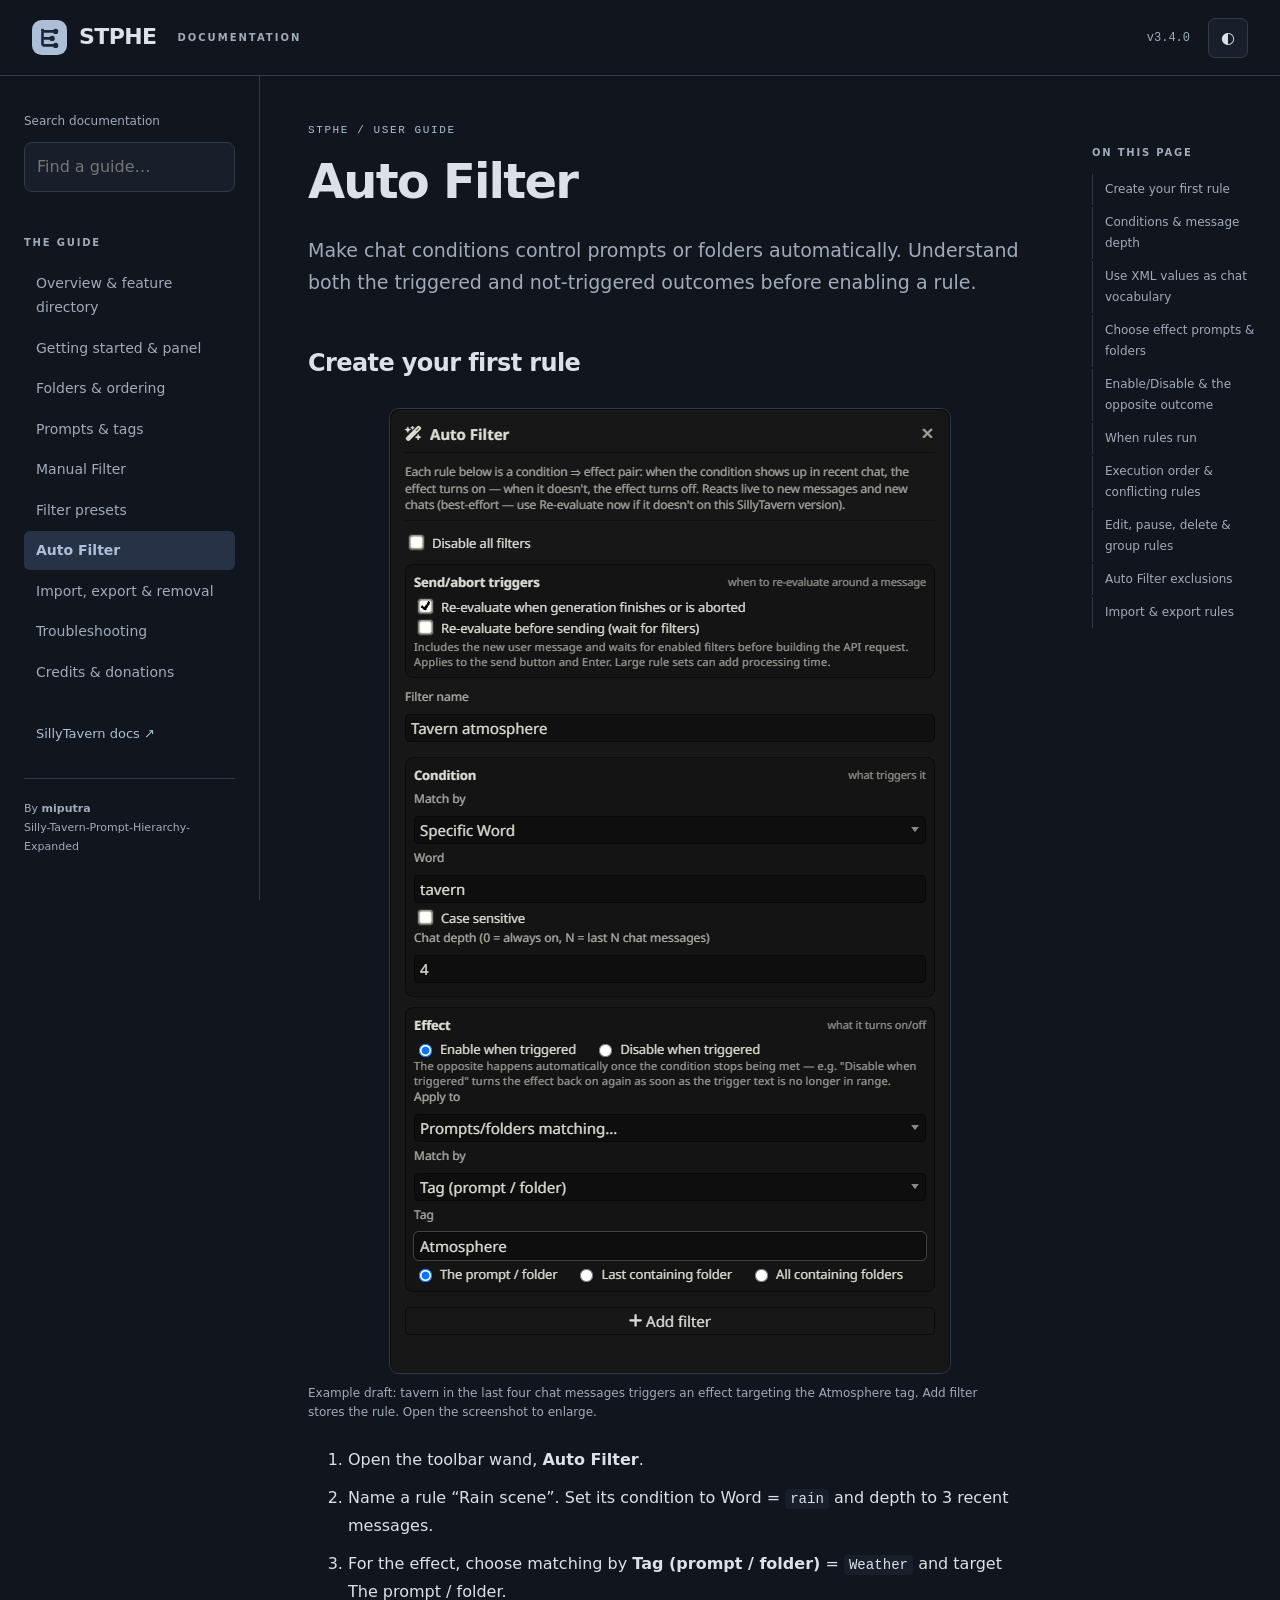
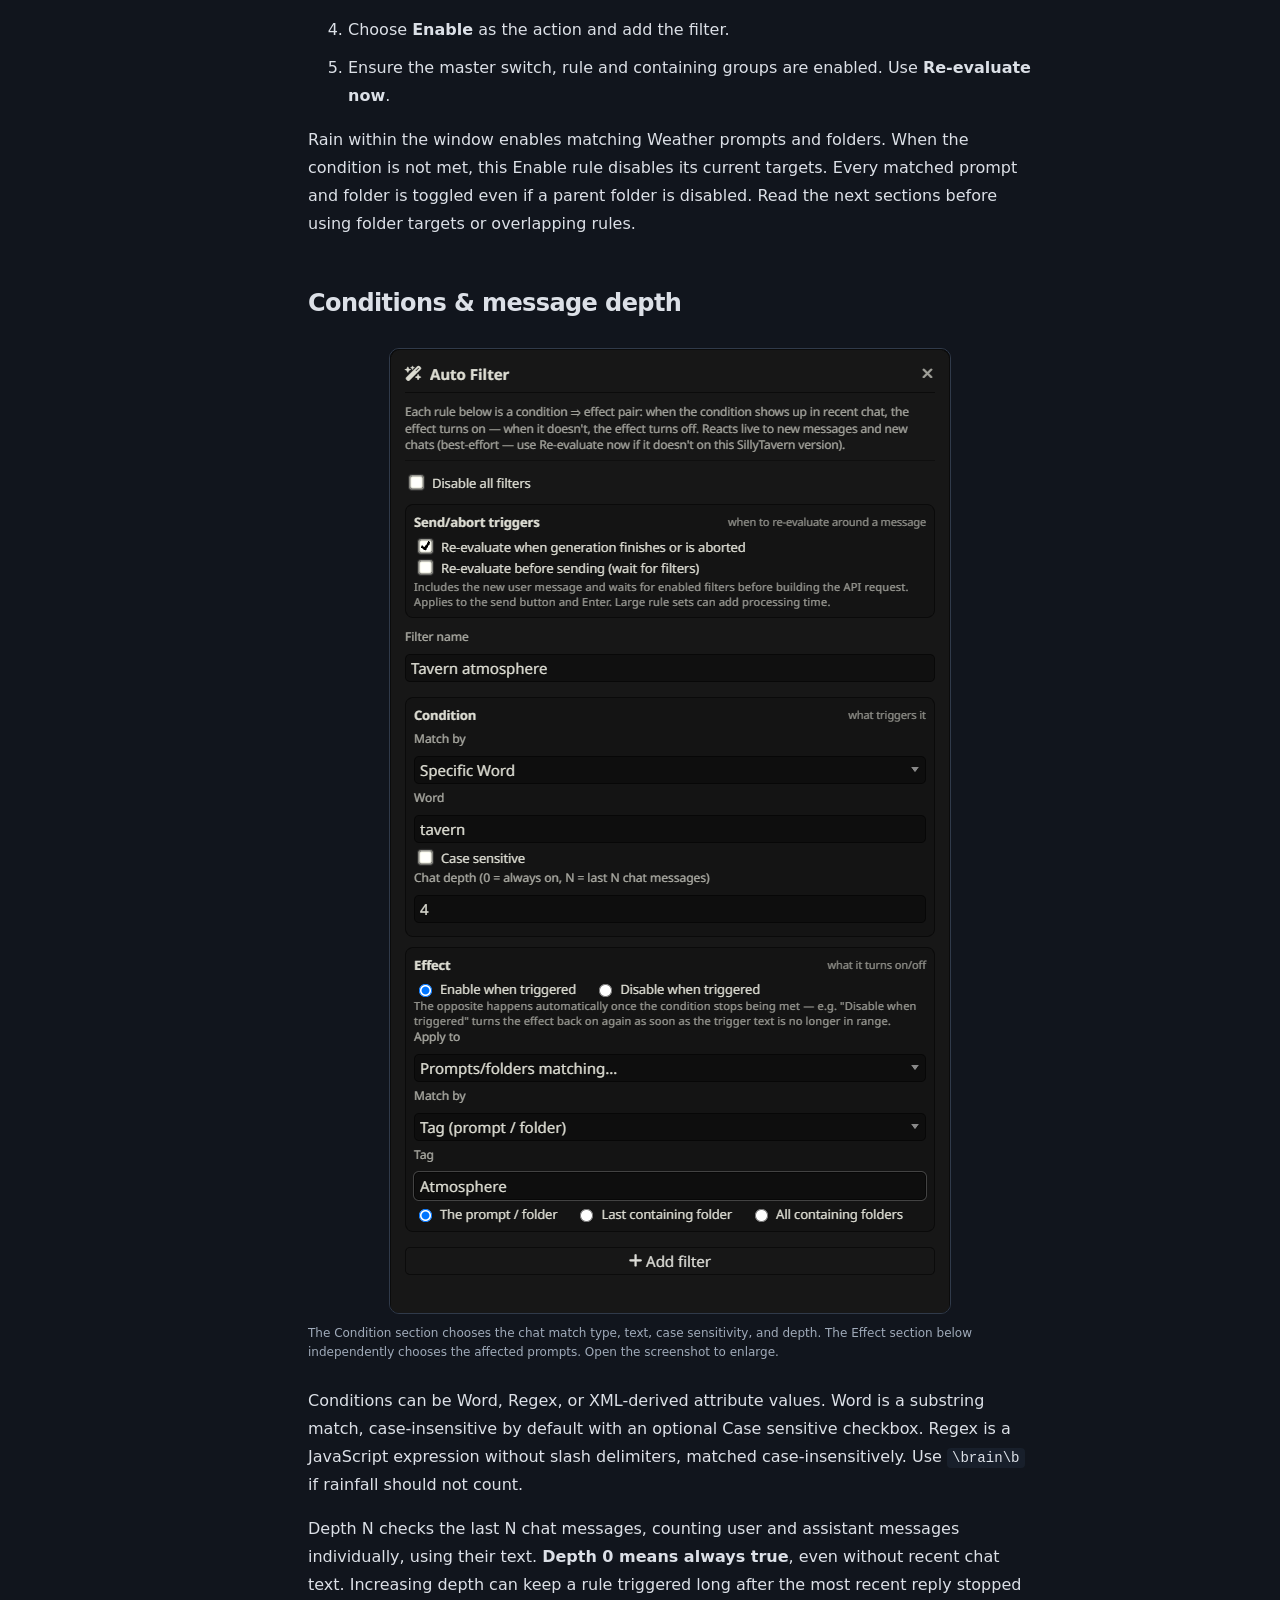
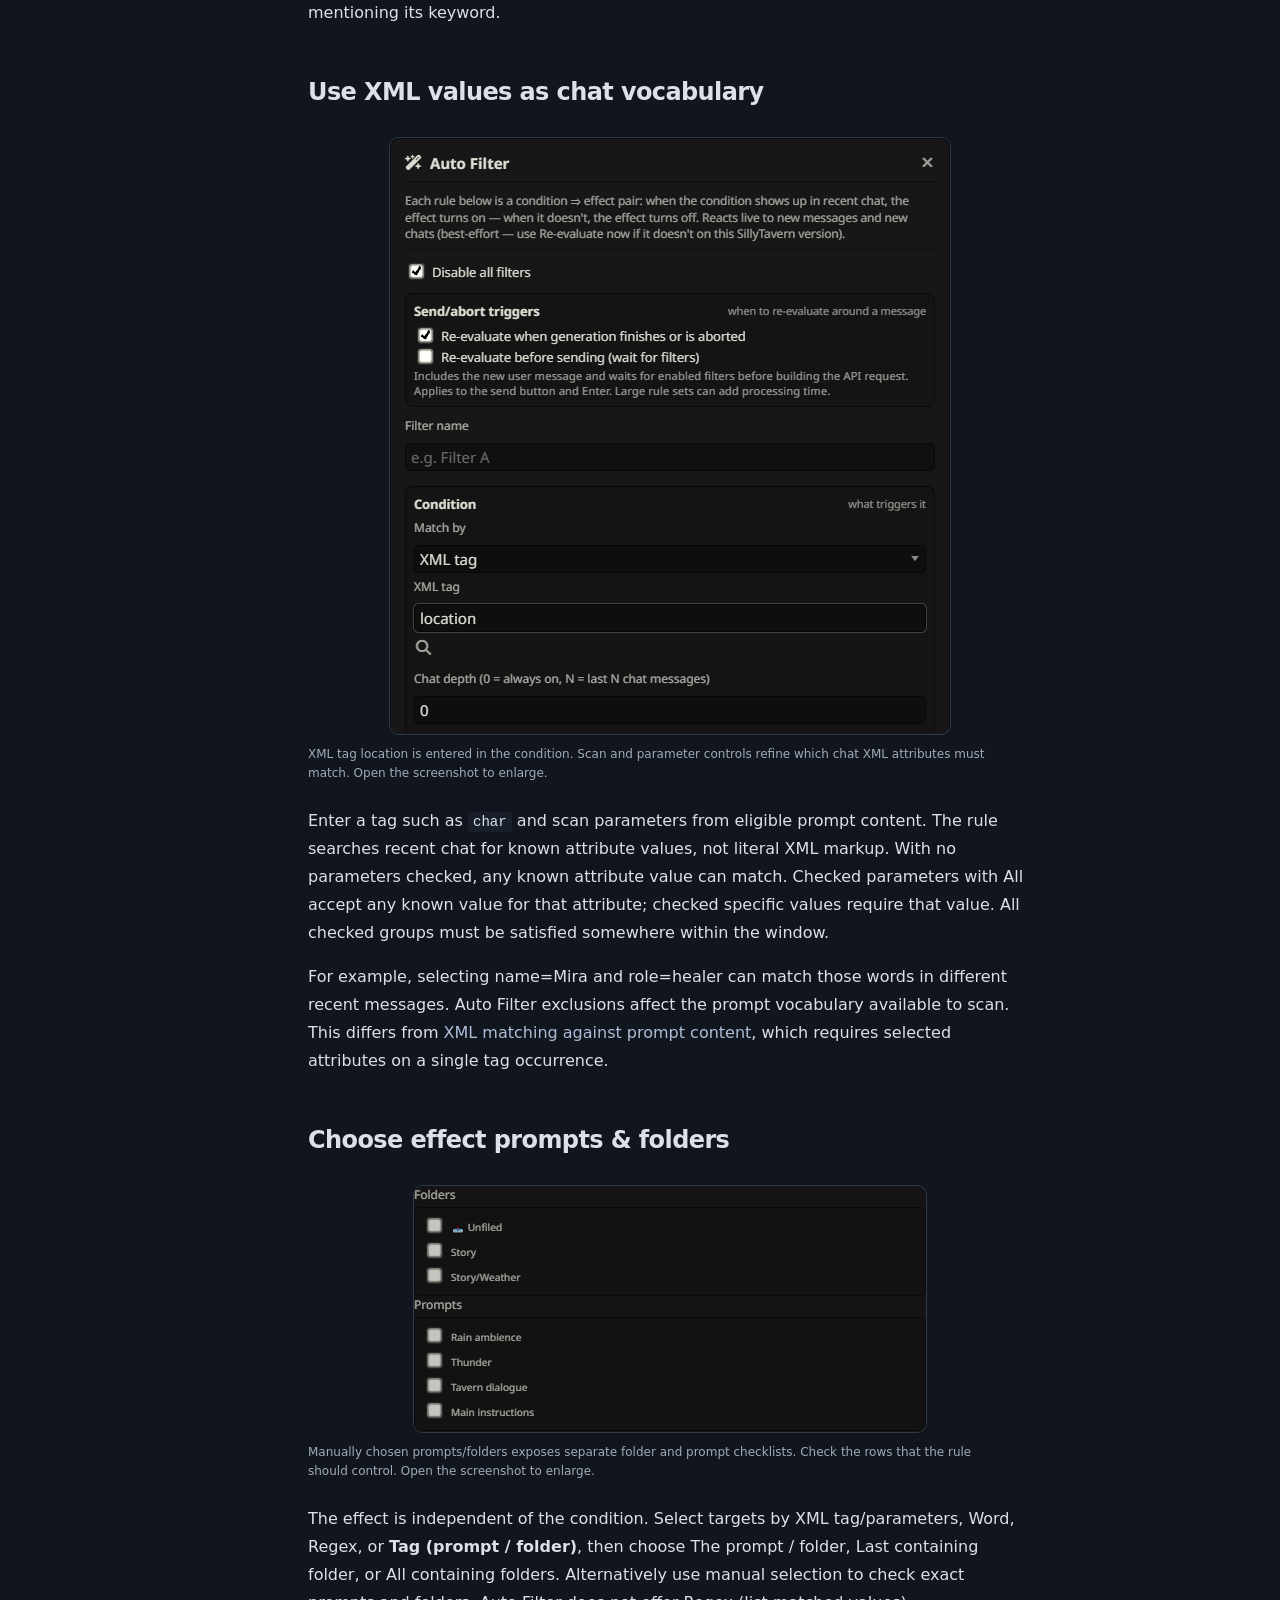
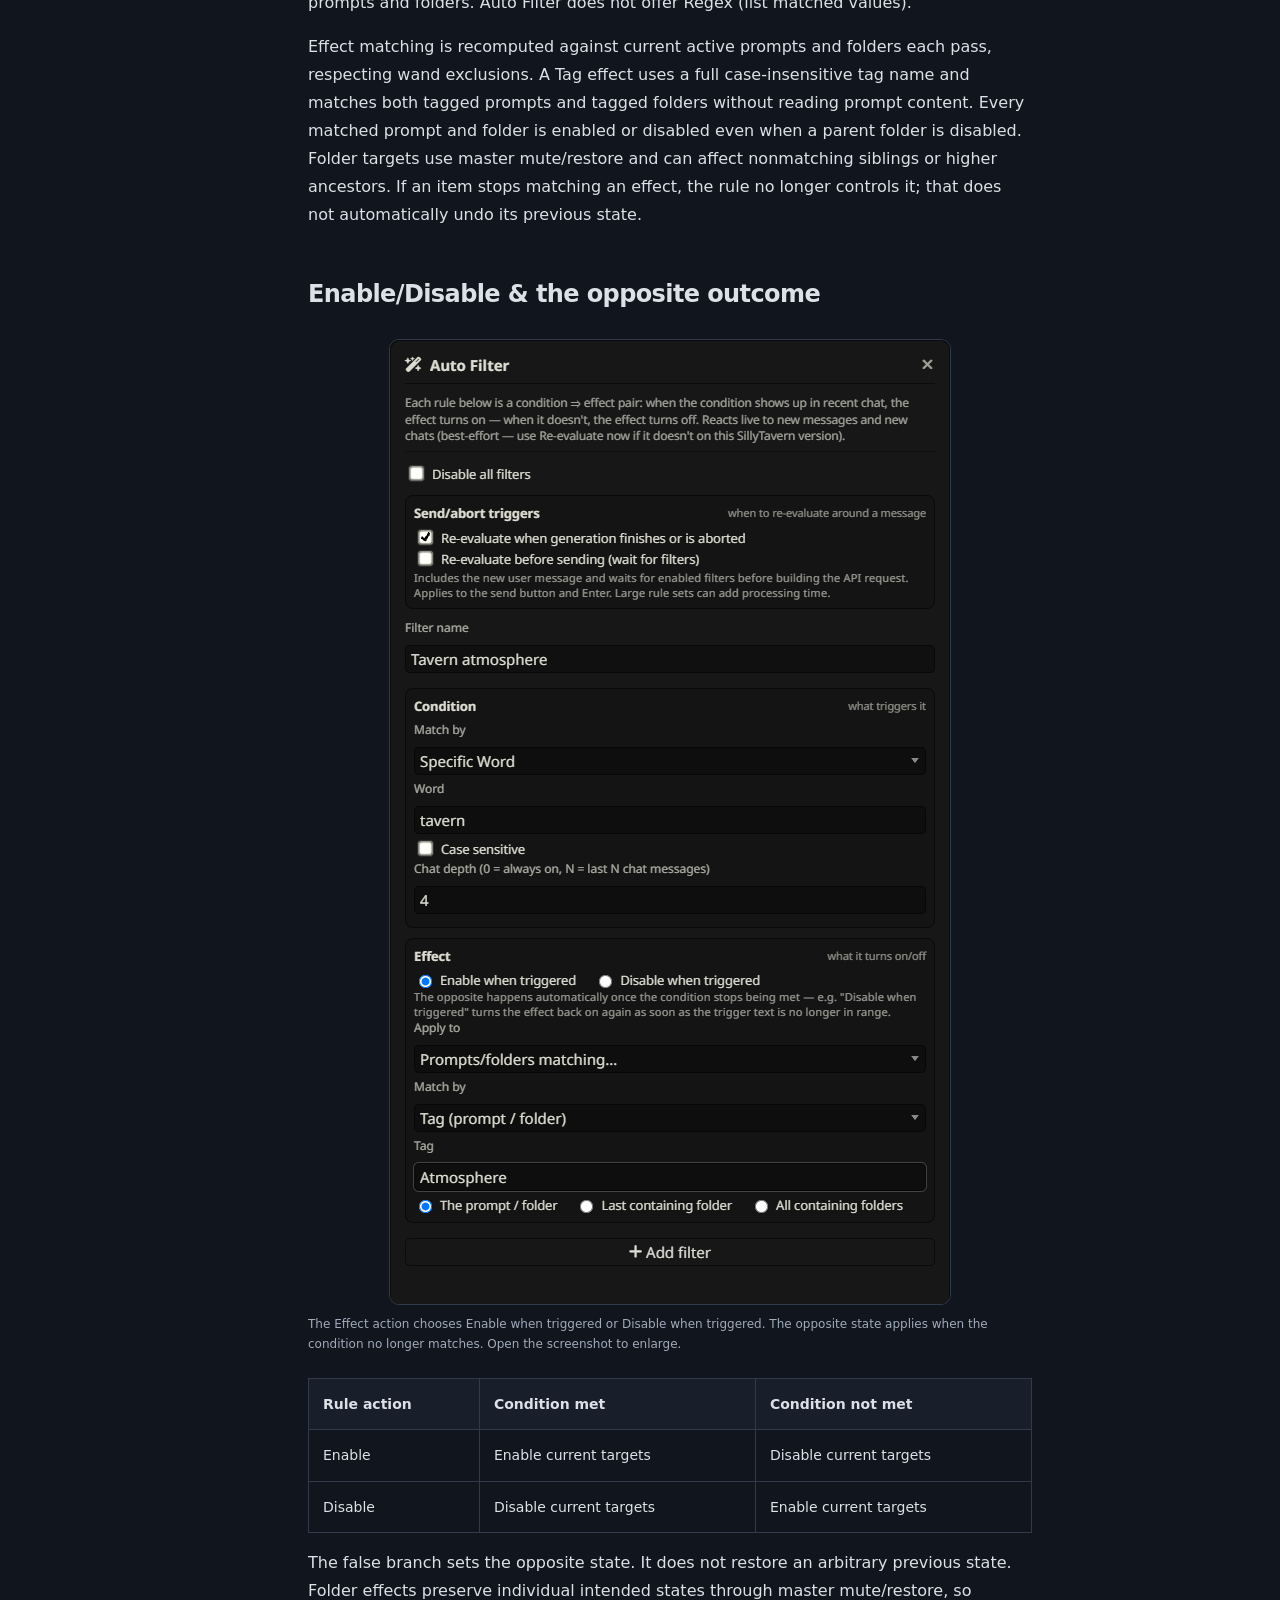
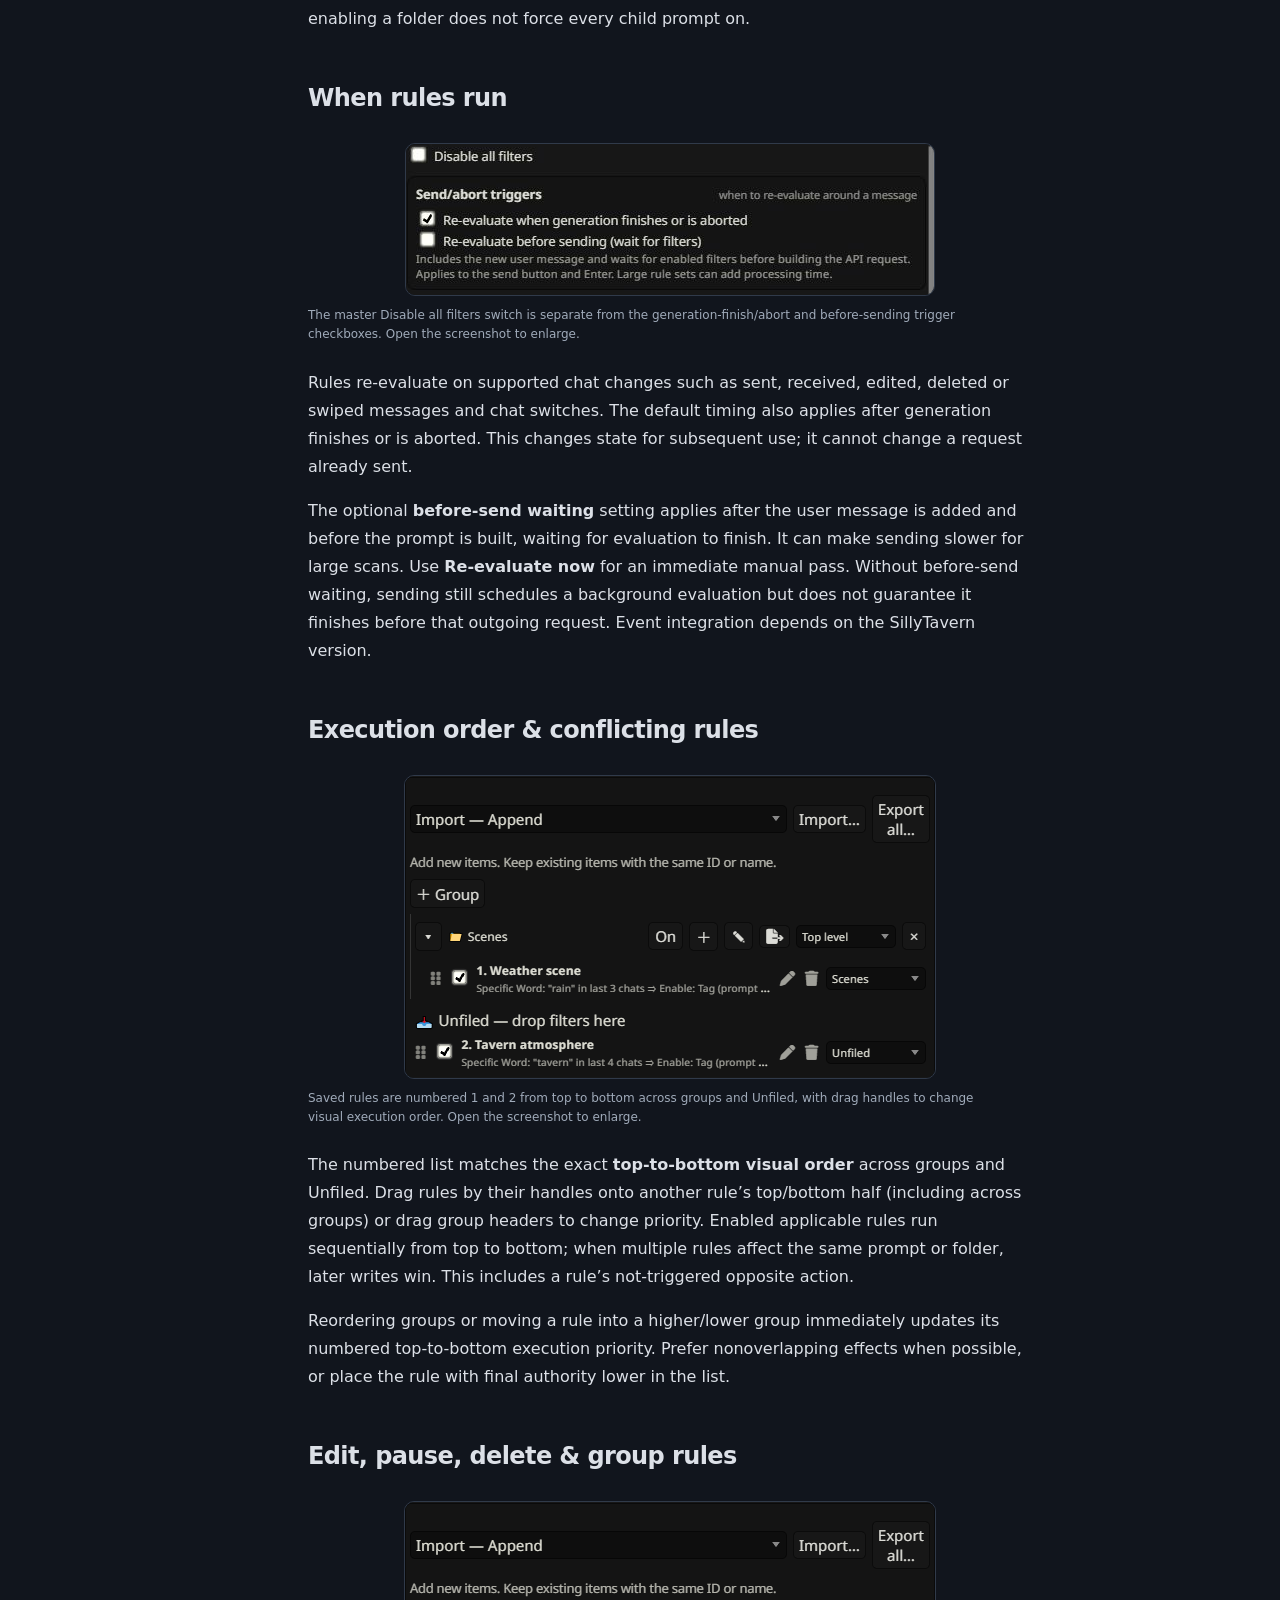
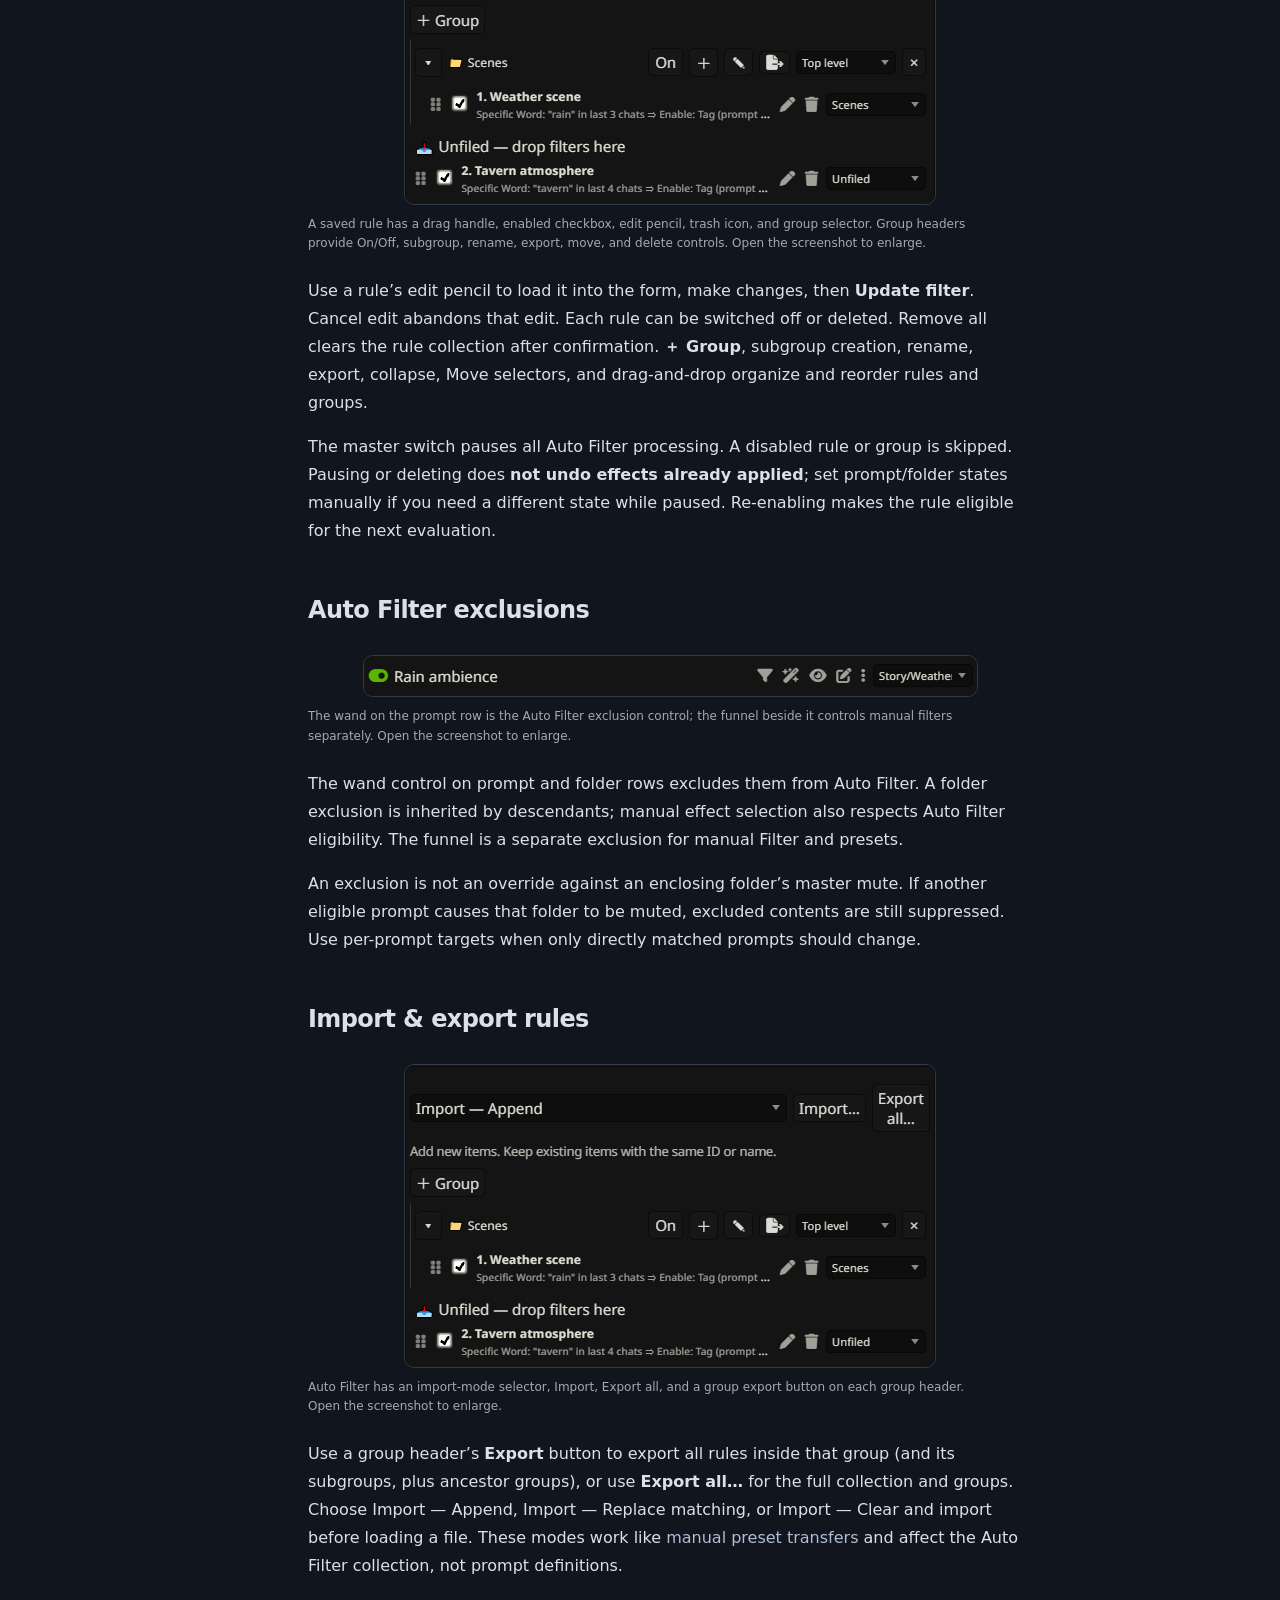
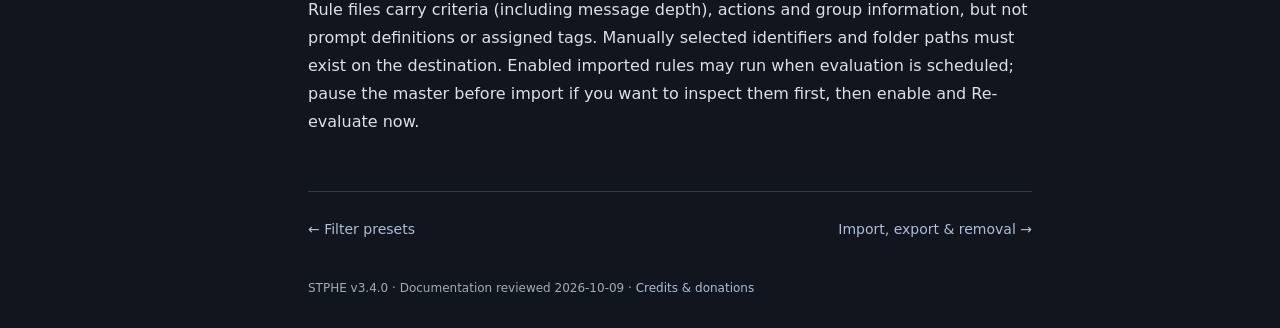
==== commit 835549ec: "Refresh focused screenshots for folder tags, preset groups, and group exports" ====
--- a/docs/auto-filter.html
+++ b/docs/auto-filter.html
@@ -11,11 +11,11 @@
 <span class="anchor-alias" id="test"></span>
 <section aria-labelledby="timing"><h2 id="timing">When rules run</h2><figure><a href="assets/auto-timing.png"><img src="assets/auto-timing.png" alt="The master Disable all filters switch is separate from the generation-finish/abort and before-sending trigger checkboxes." loading="lazy" width="528" height="151"></a><figcaption>The master Disable all filters switch is separate from the generation-finish/abort and before-sending trigger checkboxes. Open the screenshot to enlarge.</figcaption></figure><p>Rules re-evaluate on supported chat changes such as sent, received, edited, deleted or swiped messages and chat switches. The default timing also applies after generation finishes or is aborted. This changes state for subsequent use; it cannot change a request already sent.</p><p>The optional <strong>before-send waiting</strong> setting applies after the user message is added and before the prompt is built, waiting for evaluation to finish. It can make sending slower for large scans. Use <strong>Re-evaluate now</strong> for an immediate manual pass. Without before-send waiting, sending still schedules a background evaluation but does not guarantee it finishes before that outgoing request. Event integration depends on the SillyTavern version.</p></section>
 
-<section aria-labelledby="order"><h2 id="order">Execution order &amp; conflicting rules</h2><figure><a href="assets/screen-auto-list.png"><img src="assets/screen-auto-list.png" alt="The saved rule is numbered 1 and has a drag handle on its left. Visual top-to-bottom order determines evaluation order." loading="lazy" width="530" height="201"></a><figcaption>The saved rule is numbered 1 and has a drag handle on its left. Visual top-to-bottom order determines evaluation order. Open the screenshot to enlarge.</figcaption></figure><p>The numbered list matches the exact <strong>top-to-bottom visual order</strong> across groups and Unfiled. Drag rules by their handles onto another rule’s top/bottom half (including across groups) or drag group headers to change priority. Enabled applicable rules run sequentially from top to bottom; when multiple rules affect the same prompt or folder, later writes win. This includes a rule’s not-triggered opposite action.</p><p>Reordering groups or moving a rule into a higher/lower group immediately updates its numbered top-to-bottom execution priority. Prefer nonoverlapping effects when possible, or place the rule with final authority lower in the list.</p></section>
+<section aria-labelledby="order"><h2 id="order">Execution order &amp; conflicting rules</h2><figure><a href="assets/screen-auto-list.png"><img src="assets/screen-auto-list.png" alt="Saved rules are numbered 1 and 2 from top to bottom across groups and Unfiled, with drag handles to change visual execution order." loading="lazy" width="530" height="302"></a><figcaption>Saved rules are numbered 1 and 2 from top to bottom across groups and Unfiled, with drag handles to change visual execution order. Open the screenshot to enlarge.</figcaption></figure><p>The numbered list matches the exact <strong>top-to-bottom visual order</strong> across groups and Unfiled. Drag rules by their handles onto another rule’s top/bottom half (including across groups) or drag group headers to change priority. Enabled applicable rules run sequentially from top to bottom; when multiple rules affect the same prompt or folder, later writes win. This includes a rule’s not-triggered opposite action.</p><p>Reordering groups or moving a rule into a higher/lower group immediately updates its numbered top-to-bottom execution priority. Prefer nonoverlapping effects when possible, or place the rule with final authority lower in the list.</p></section>
 <span class="anchor-alias" id="groups"></span>
-<section aria-labelledby="manage"><h2 id="manage">Edit, pause, delete &amp; group rules</h2><figure><a href="assets/screen-auto-list.png"><img src="assets/screen-auto-list.png" alt="A saved rule has a drag handle, enabled checkbox, edit pencil, trash icon, and group selector. Group headers provide On/Off, subgroup, rename, export, move, and delete controls." loading="lazy" width="530" height="201"></a><figcaption>A saved rule has a drag handle, enabled checkbox, edit pencil, trash icon, and group selector. Group headers provide On/Off, subgroup, rename, export, move, and delete controls. Open the screenshot to enlarge.</figcaption></figure><p>Use a rule’s edit pencil to load it into the form, make changes, then <strong>Update filter</strong>. Cancel edit abandons that edit. Each rule can be switched off or deleted. Remove all clears the rule collection after confirmation. <strong>＋ Group</strong>, subgroup creation, rename, export, collapse, Move selectors, and drag-and-drop organize and reorder rules and groups.</p><p>The master switch pauses all Auto Filter processing. A disabled rule or group is skipped. Pausing or deleting does <strong>not undo effects already applied</strong>; set prompt/folder states manually if you need a different state while paused. Re-enabling makes the rule eligible for the next evaluation.</p></section>
+<section aria-labelledby="manage"><h2 id="manage">Edit, pause, delete &amp; group rules</h2><figure><a href="assets/screen-auto-list.png"><img src="assets/screen-auto-list.png" alt="A saved rule has a drag handle, enabled checkbox, edit pencil, trash icon, and group selector. Group headers provide On/Off, subgroup, rename, export, move, and delete controls." loading="lazy" width="530" height="302"></a><figcaption>A saved rule has a drag handle, enabled checkbox, edit pencil, trash icon, and group selector. Group headers provide On/Off, subgroup, rename, export, move, and delete controls. Open the screenshot to enlarge.</figcaption></figure><p>Use a rule’s edit pencil to load it into the form, make changes, then <strong>Update filter</strong>. Cancel edit abandons that edit. Each rule can be switched off or deleted. Remove all clears the rule collection after confirmation. <strong>＋ Group</strong>, subgroup creation, rename, export, collapse, Move selectors, and drag-and-drop organize and reorder rules and groups.</p><p>The master switch pauses all Auto Filter processing. A disabled rule or group is skipped. Pausing or deleting does <strong>not undo effects already applied</strong>; set prompt/folder states manually if you need a different state while paused. Re-enabling makes the rule eligible for the next evaluation.</p></section>
 
 <section aria-labelledby="exclusions"><h2 id="exclusions">Auto Filter exclusions</h2><figure><a href="assets/screen-prompt-controls.png"><img src="assets/screen-prompt-controls.png" alt="The wand on the prompt row is the Auto Filter exclusion control; the funnel beside it controls manual filters separately." loading="lazy" width="613" height="40"></a><figcaption>The wand on the prompt row is the Auto Filter exclusion control; the funnel beside it controls manual filters separately. Open the screenshot to enlarge.</figcaption></figure><p>The wand control on prompt and folder rows excludes them from Auto Filter. A folder exclusion is inherited by descendants; manual effect selection also respects Auto Filter eligibility. The funnel is a separate exclusion for manual Filter and presets.</p><p>An exclusion is not an override against an enclosing folder’s master mute. If another eligible prompt causes that folder to be muted, excluded contents are still suppressed. Use per-prompt targets when only directly matched prompts should change.</p></section>
 
-<section aria-labelledby="transfer"><h2 id="transfer">Import &amp; export rules</h2><figure><a href="assets/screen-auto-list.png"><img src="assets/screen-auto-list.png" alt="Auto Filter has an import-mode selector, Import, Export all, and a group export button on each group header." loading="lazy" width="530" height="201"></a><figcaption>Auto Filter has an import-mode selector, Import, Export all, and a group export button on each group header. Open the screenshot to enlarge.</figcaption></figure><p>Use a group header’s <strong>Export</strong> button to export all rules inside that group (and its subgroups, plus ancestor groups), or use <strong>Export all…</strong> for the full collection and groups. Choose Import — Append, Import — Replace matching, or Import — Clear and import before loading a file. These modes work like <a href="presets.html#transfer">manual preset transfers</a> and affect the Auto Filter collection, not prompt definitions.</p><p>Rule files carry criteria (including message depth), actions and group information, but not prompt definitions or assigned tags. Manually selected identifiers and folder paths must exist on the destination. Enabled imported rules may run when evaluation is scheduled; pause the master before import if you want to inspect them first, then enable and Re-evaluate now.</p></section>
+<section aria-labelledby="transfer"><h2 id="transfer">Import &amp; export rules</h2><figure><a href="assets/screen-auto-list.png"><img src="assets/screen-auto-list.png" alt="Auto Filter has an import-mode selector, Import, Export all, and a group export button on each group header." loading="lazy" width="530" height="302"></a><figcaption>Auto Filter has an import-mode selector, Import, Export all, and a group export button on each group header. Open the screenshot to enlarge.</figcaption></figure><p>Use a group header’s <strong>Export</strong> button to export all rules inside that group (and its subgroups, plus ancestor groups), or use <strong>Export all…</strong> for the full collection and groups. Choose Import — Append, Import — Replace matching, or Import — Clear and import before loading a file. These modes work like <a href="presets.html#transfer">manual preset transfers</a> and affect the Auto Filter collection, not prompt definitions.</p><p>Rule files carry criteria (including message depth), actions and group information, but not prompt definitions or assigned tags. Manually selected identifiers and folder paths must exist on the destination. Enabled imported rules may run when evaluation is scheduled; pause the master before import if you want to inspect them first, then enable and Re-evaluate now.</p></section>
 <div class="page-nav"><a href="presets.html">← Filter presets</a><a href="backups.html">Import, export &amp; removal →</a></div><footer>STPHE v3.4.0 · Documentation reviewed 2026-10-09 · <a href="credits.html">Credits &amp; donations</a></footer></main><aside class="toc"><p class="nav-label">ON THIS PAGE</p><nav aria-label="On this page"><a href="#first-rule">Create your first rule</a><a href="#conditions">Conditions &amp; message depth</a><a href="#xml">Use XML values as chat vocabulary</a><a href="#effects">Choose effect prompts &amp; folders</a><a href="#actions">Enable/Disable &amp; the opposite outcome</a><a href="#timing">When rules run</a><a href="#order">Execution order &amp; conflicting rules</a><a href="#manage">Edit, pause, delete &amp; group rules</a><a href="#exclusions">Auto Filter exclusions</a><a href="#transfer">Import &amp; export rules</a></nav></aside></div></body></html>
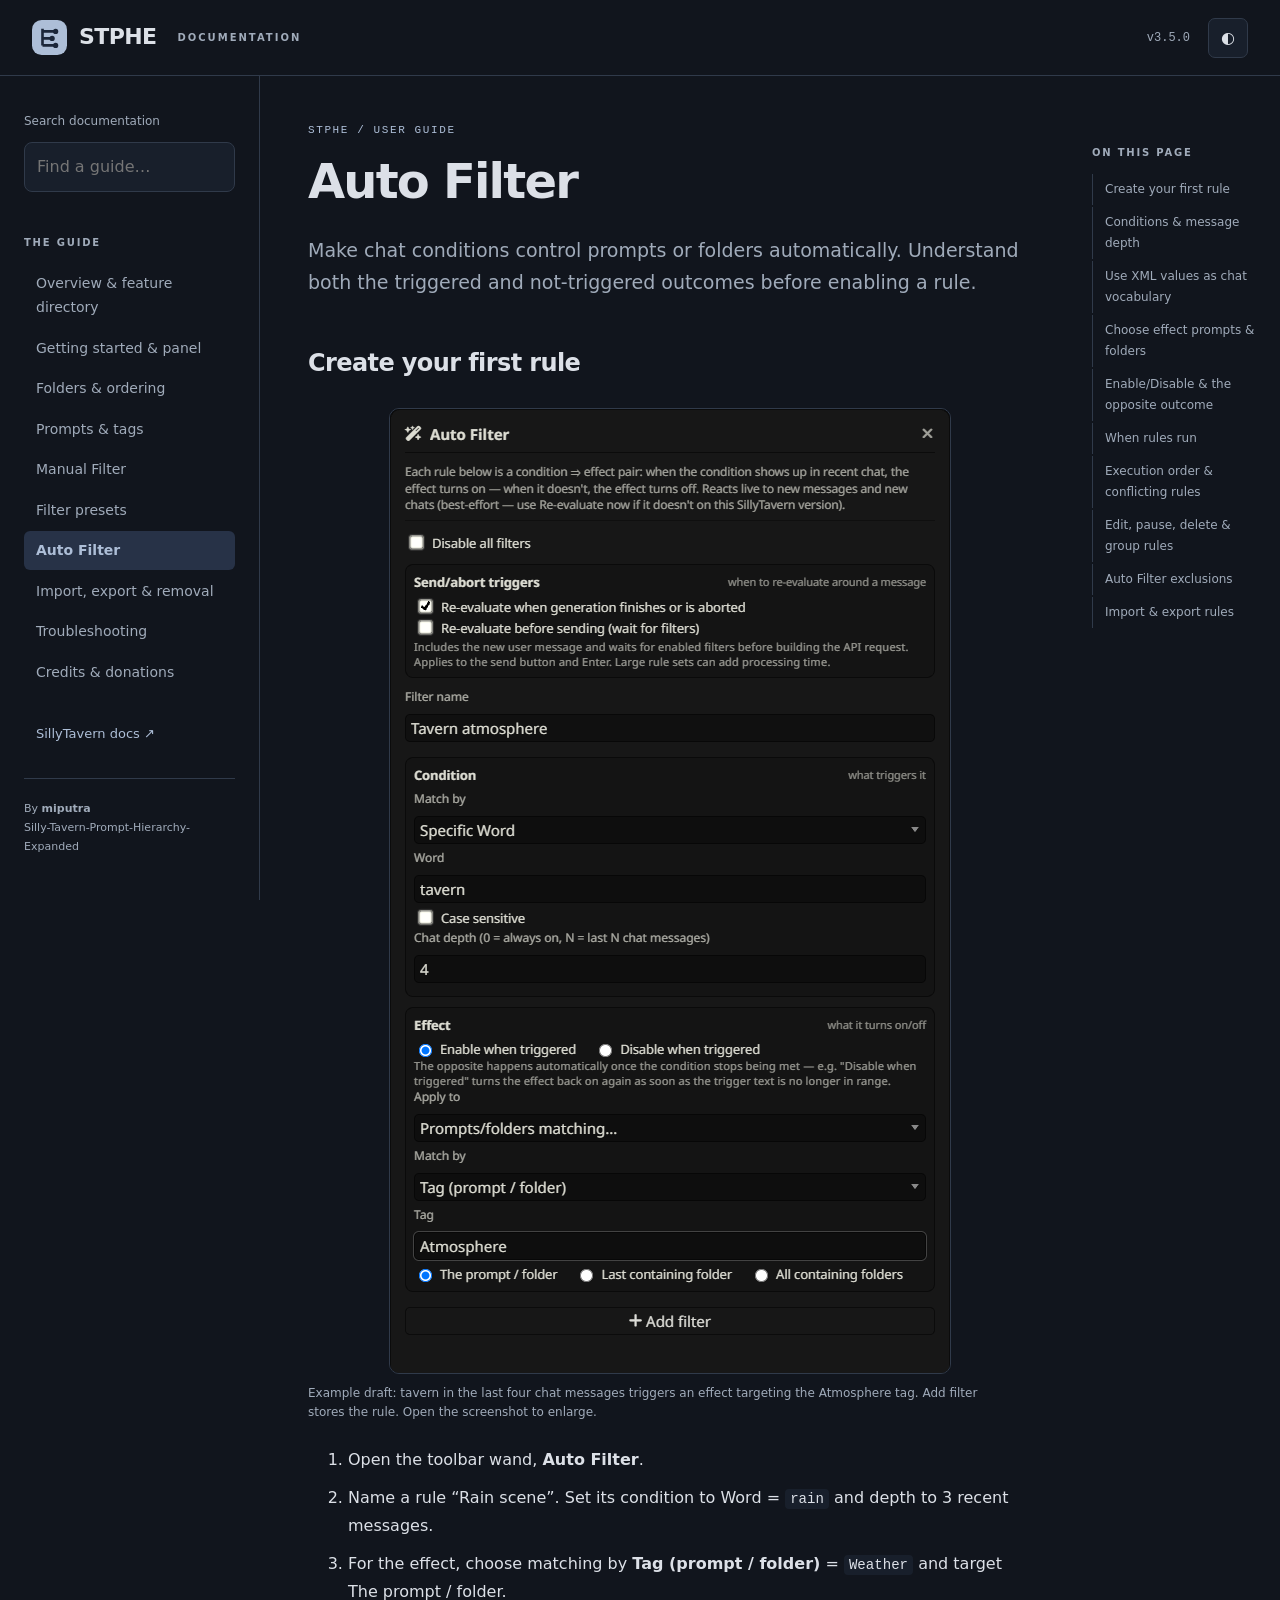
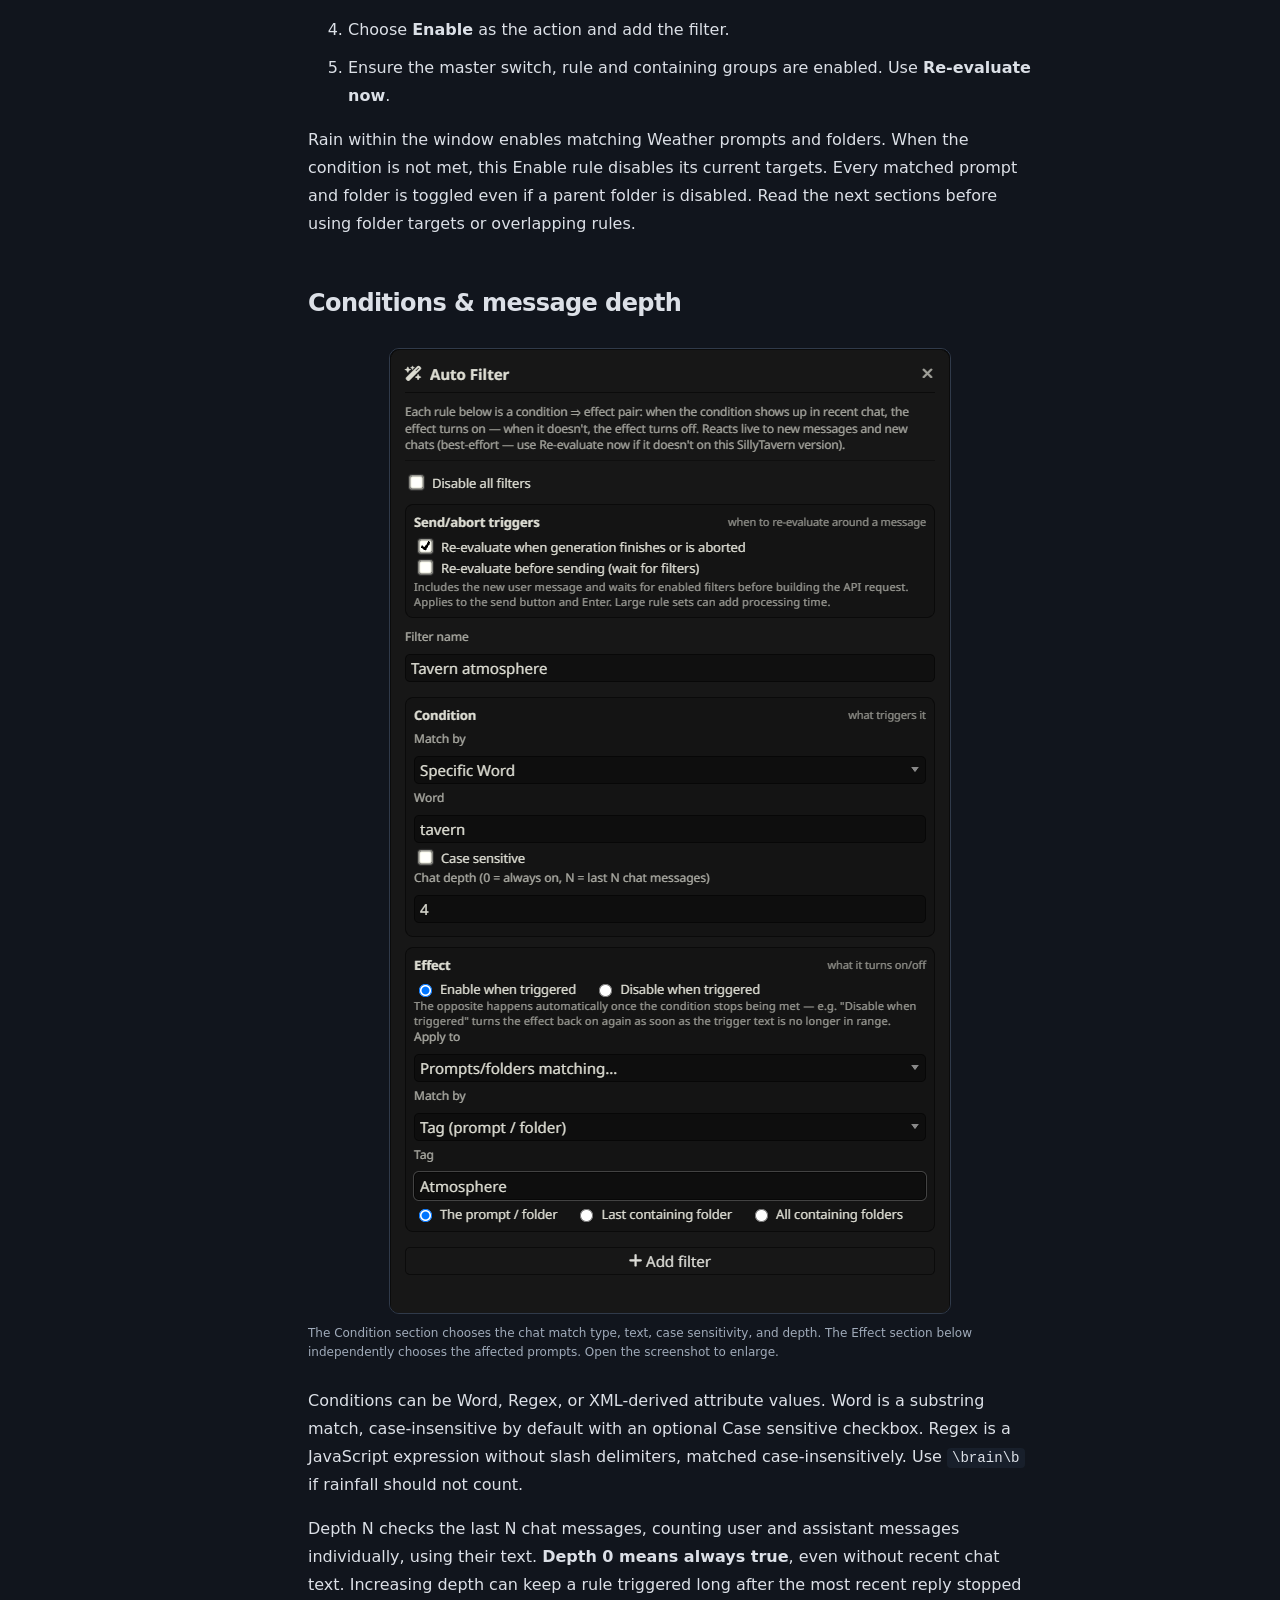
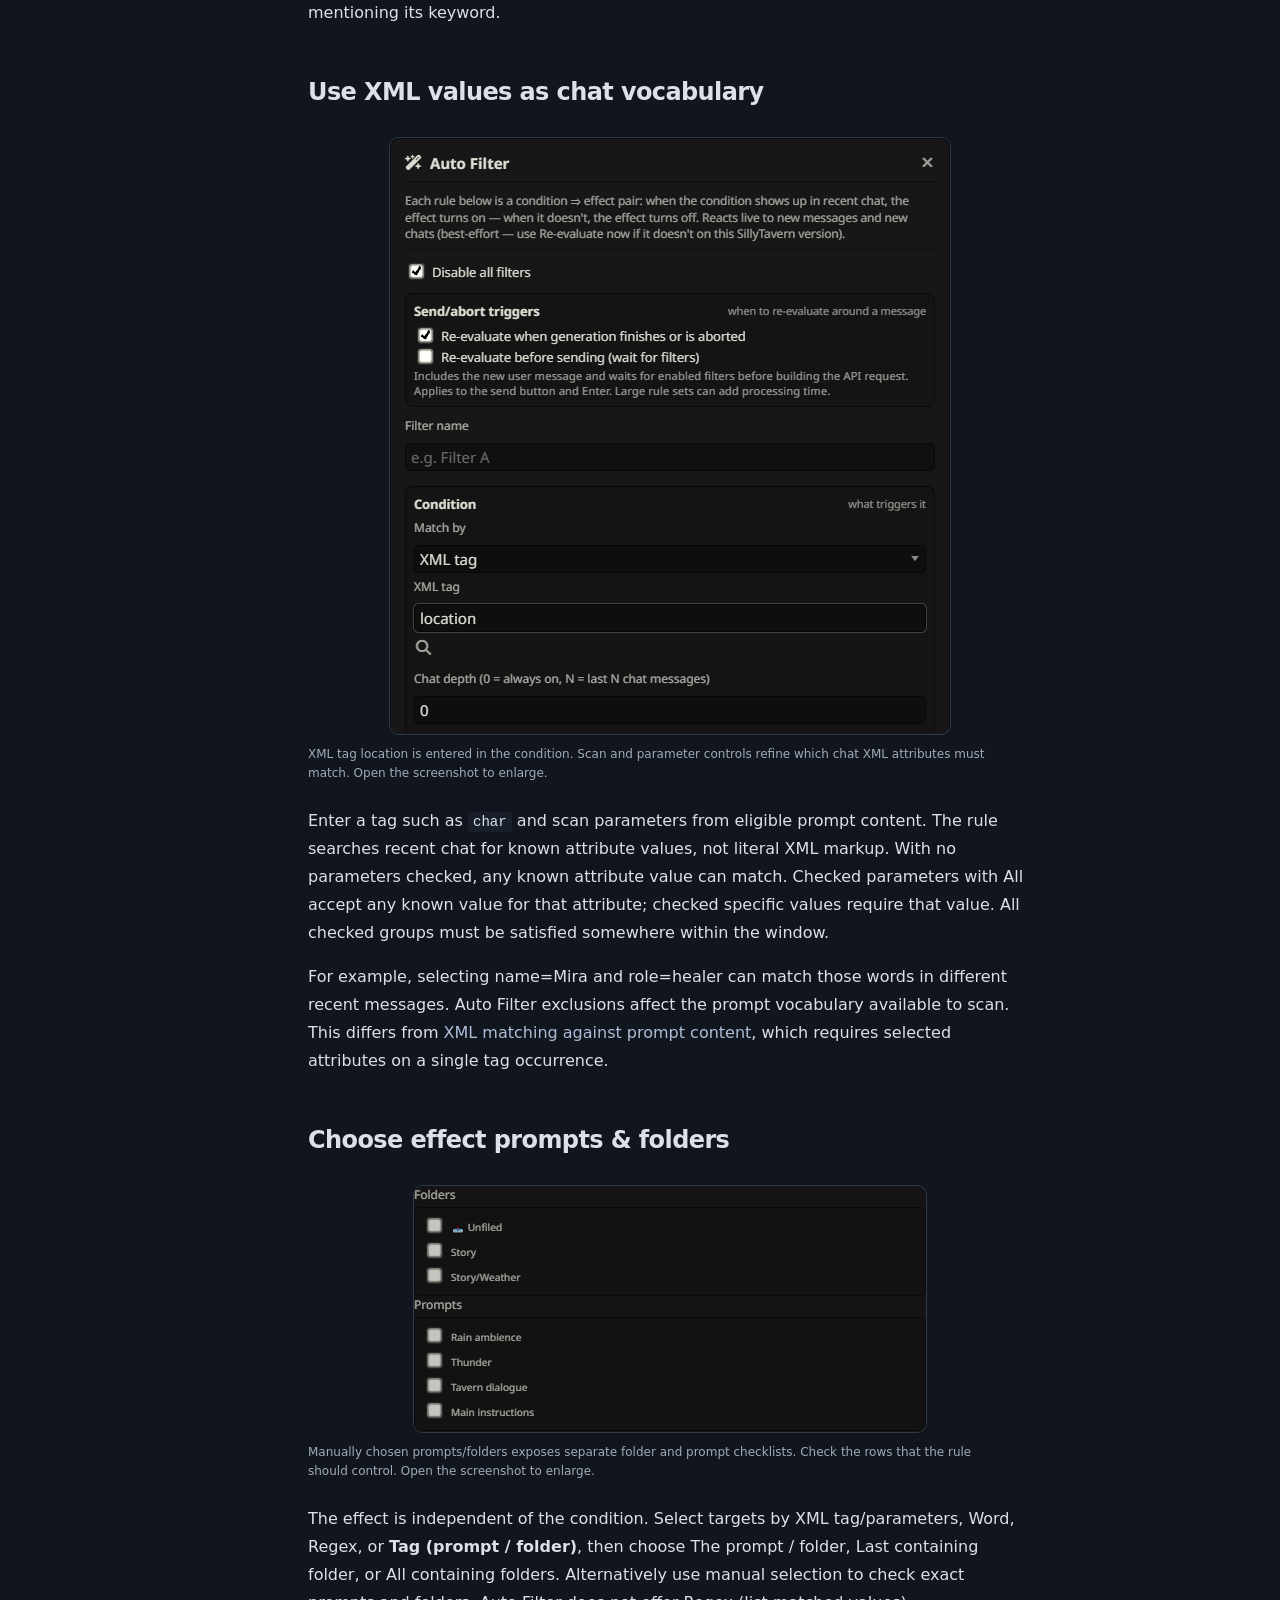
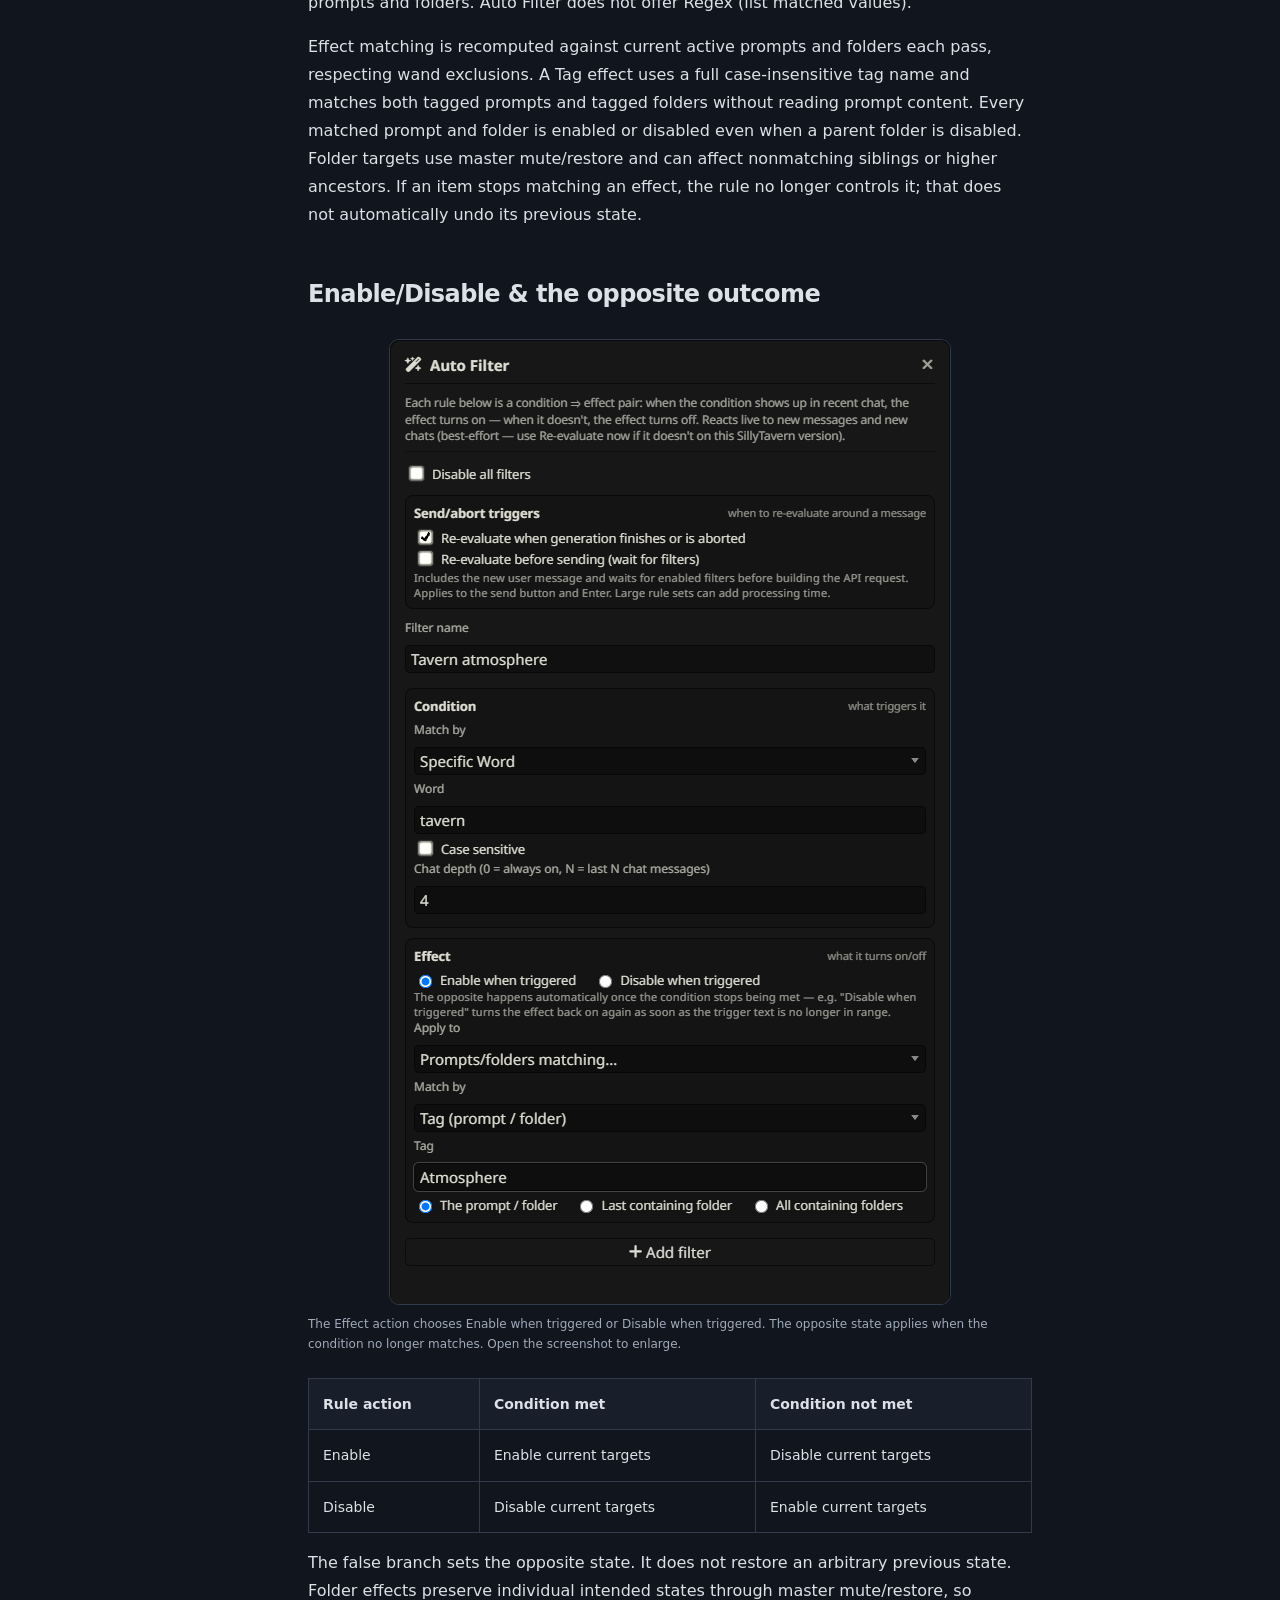
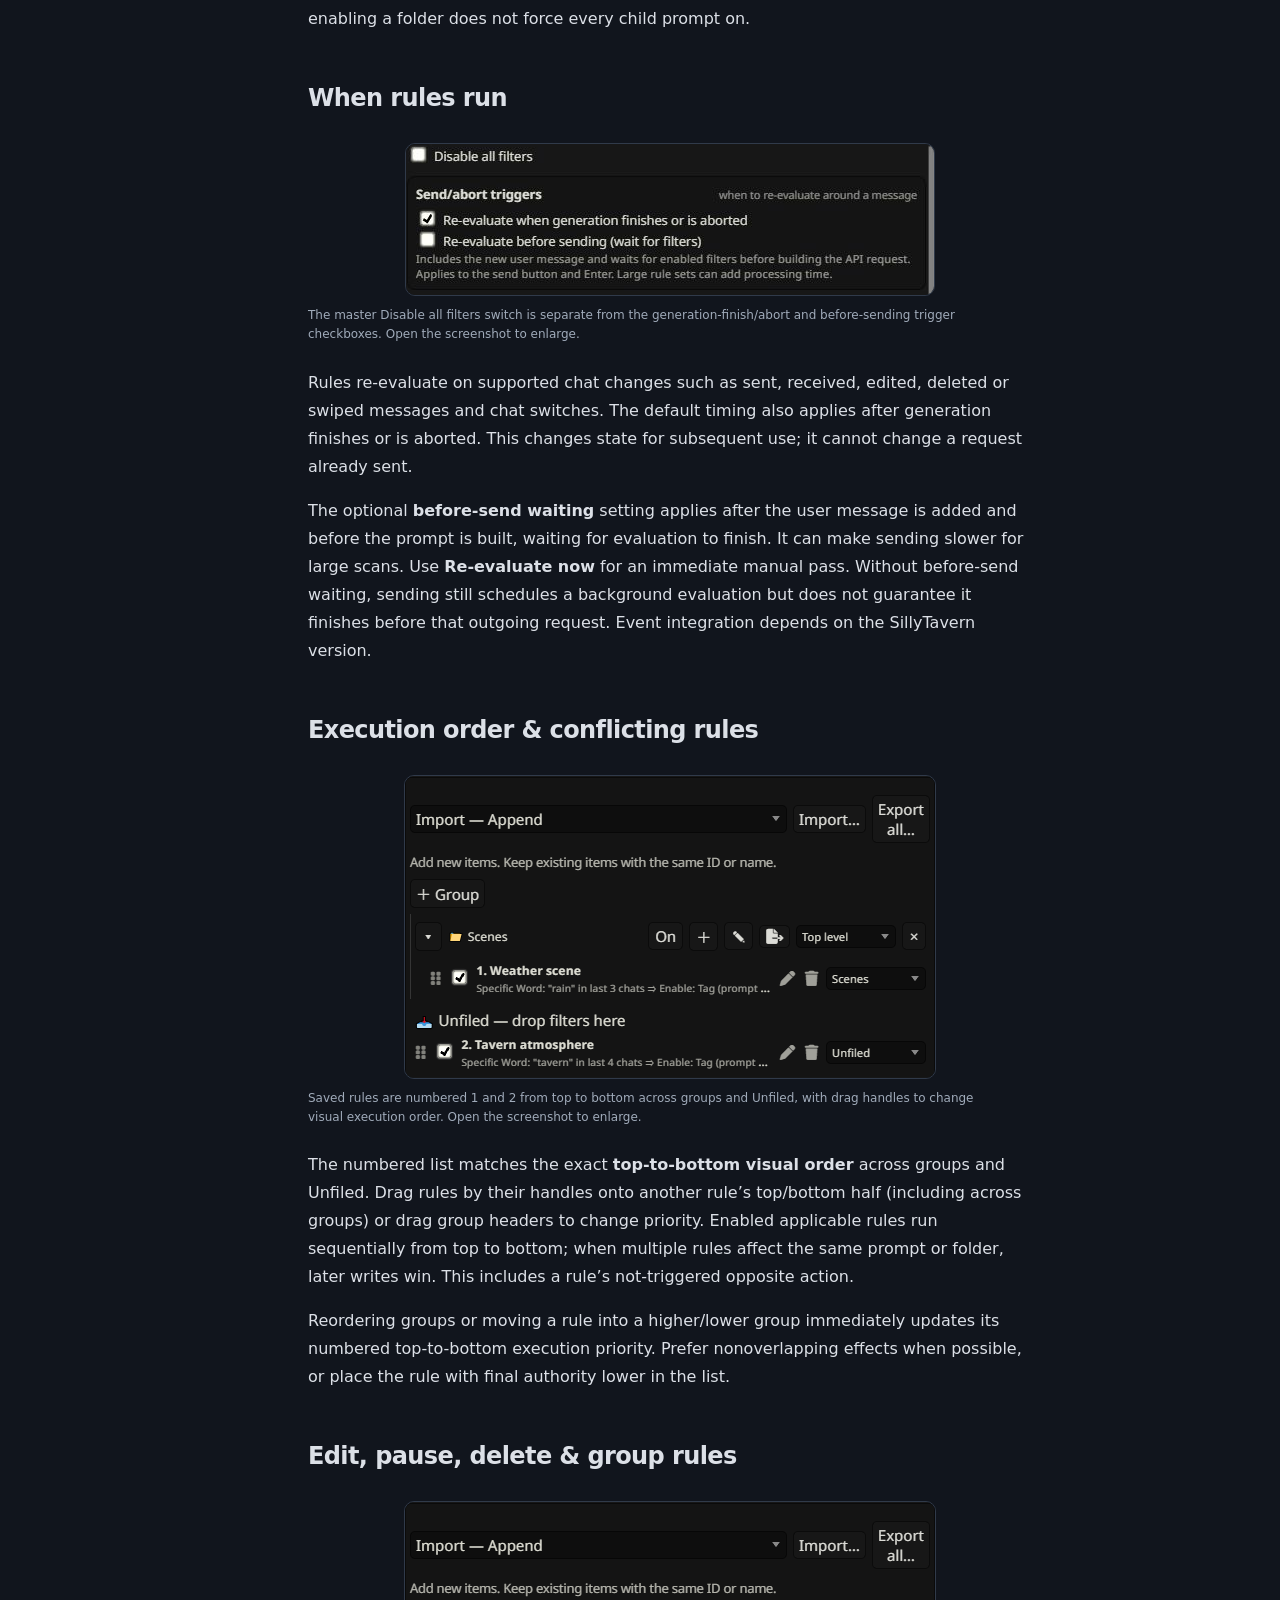
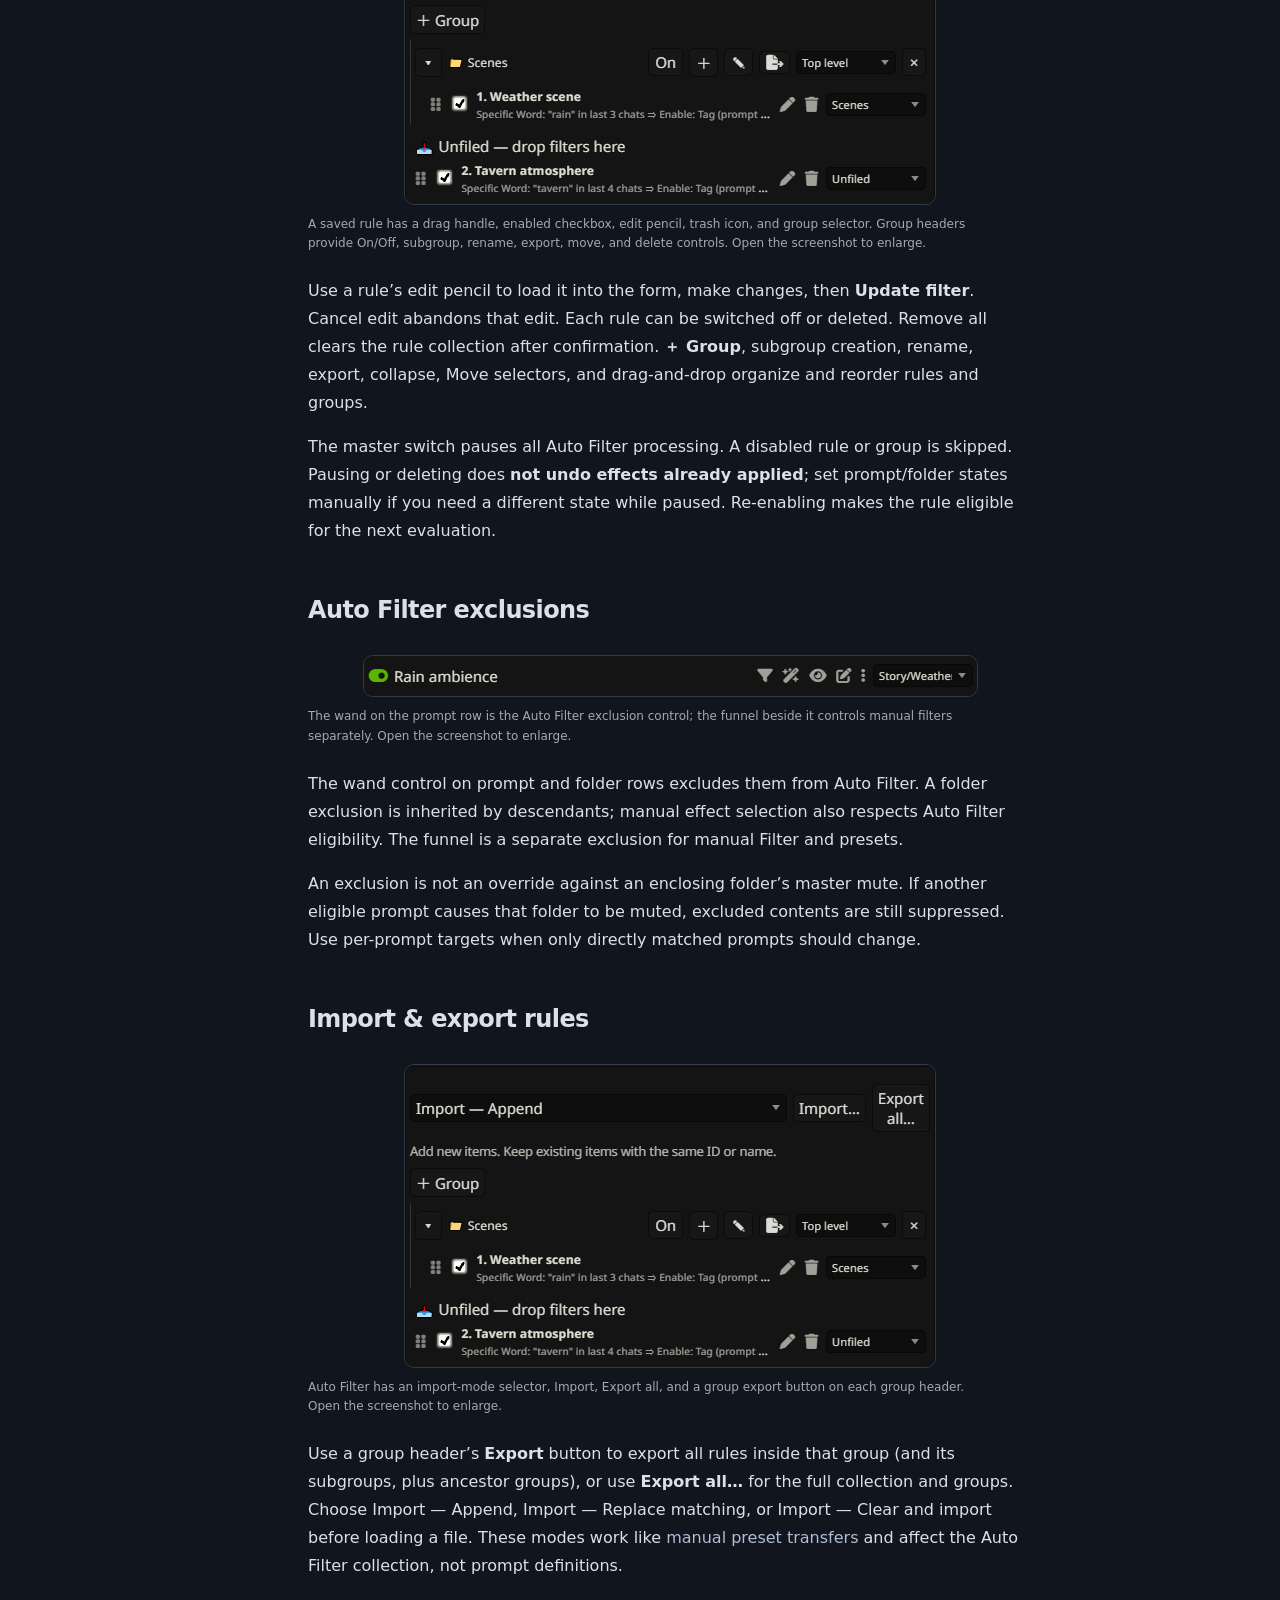
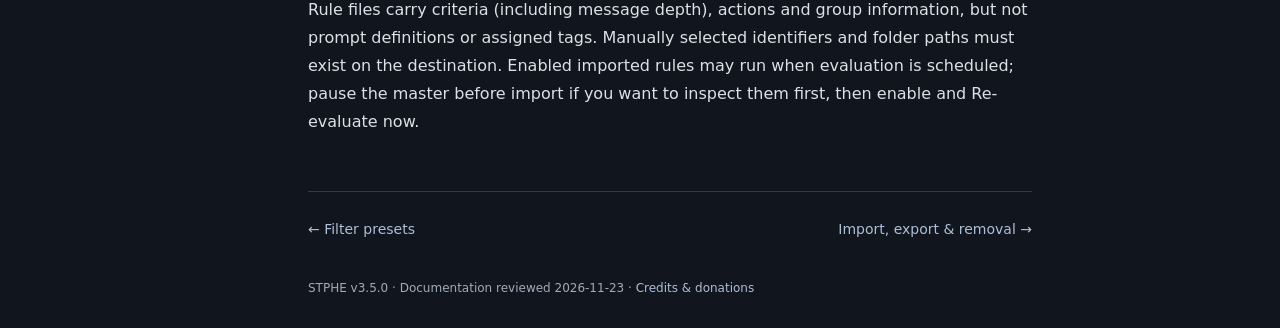
==== commit fbd289cc: "Update documentation version to v3.5.0" ====
--- a/docs/auto-filter.html
+++ b/docs/auto-filter.html
@@ -1,21 +1,21 @@
-<!doctype html><html lang="en"><head><meta charset="utf-8"><meta name="viewport" content="width=device-width,initial-scale=1"><meta name="description" content="Make chat conditions control prompts or folders automatically. Understand both the triggered and not-triggered outcomes before enabling a rule."><title>Auto Filter · STPHE</title><link rel="icon" href="assets/icon.svg" type="image/svg+xml"><link rel="stylesheet" href="assets/site.css?v=ba86a8393c"><script src="assets/site.js?v=d42ae4cadf" defer></script></head><body><a class="skip" href="#main">Skip to content</a><header><a class="brand" href="index.html"><img src="assets/icon.svg" alt="">STPHE <span>DOCUMENTATION</span></a><div class="header-right"><span class="version">v3.4.0</span><button id="theme" aria-label="Toggle color theme">◐</button><button id="menu" aria-label="Toggle navigation" aria-expanded="false">☰</button></div></header><div class="layout"><aside class="sidebar" id="navigation"><label for="search">Search documentation</label><input id="search" type="search" placeholder="Find a guide…" autocomplete="off"><div id="results" aria-live="polite"></div><p class="nav-label">THE GUIDE</p><nav aria-label="Documentation"><a href="index.html">Overview &amp; feature directory</a><a href="getting-started.html">Getting started &amp; panel</a><a href="folders.html">Folders &amp; ordering</a><a href="prompts.html">Prompts &amp; tags</a><a href="filters.html">Manual Filter</a><a href="presets.html">Filter presets</a><a href="auto-filter.html" aria-current="page">Auto Filter</a><a href="backups.html">Import, export &amp; removal</a><a href="troubleshooting.html">Troubleshooting</a><a href="credits.html">Credits &amp; donations</a></nav><a class="upstream" href="https://docs.sillytavern.app/">SillyTavern docs ↗</a><div class="sidebar-foot">By <strong>miputra</strong><br>Silly-Tavern-Prompt-Hierarchy-Expanded</div></aside><main id="main"><div class="eyebrow">STPHE / User guide</div><h1>Auto Filter</h1><p class="lead">Make chat conditions control prompts or folders automatically. Understand both the triggered and not-triggered outcomes before enabling a rule.</p><span class="anchor-alias" id="rule"></span>
-<section aria-labelledby="first-rule"><h2 id="first-rule">Create your first rule</h2><figure><a href="assets/screen-auto-rule.png"><img src="assets/screen-auto-rule.png" alt="Example draft: tavern in the last four chat messages triggers an effect targeting the Atmosphere tag. Add filter stores the rule." loading="lazy" width="560" height="964"></a><figcaption>Example draft: tavern in the last four chat messages triggers an effect targeting the Atmosphere tag. Add filter stores the rule. Open the screenshot to enlarge.</figcaption></figure><ol><li>Open the toolbar wand, <strong>Auto Filter</strong>.</li><li>Name a rule “Rain scene”. Set its condition to Word = <code>rain</code> and depth to 3 recent messages.</li><li>For the effect, choose matching by <strong>Tag (prompt / folder)</strong> = <code>Weather</code> and target The prompt / folder.</li><li>Choose <strong>Enable</strong> as the action and add the filter.</li><li>Ensure the master switch, rule and containing groups are enabled. Use <strong>Re-evaluate now</strong>.</li></ol><p>Rain within the window enables matching Weather prompts and folders. When the condition is not met, this Enable rule disables its current targets. Every matched prompt and folder is toggled even if a parent folder is disabled. Read the next sections before using folder targets or overlapping rules.</p></section>
+<!doctype html><html lang="en"><head><meta charset="utf-8"><meta name="viewport" content="width=device-width,initial-scale=1"><meta name="description" content="Make chat conditions control prompts or folders automatically. Understand both the triggered and not-triggered outcomes before enabling a rule."><title>Auto Filter · STPHE</title><link rel="icon" href="assets/icon.svg" type="image/svg+xml"><link rel="stylesheet" href="assets/site.css?v=ba86a8393c"><script src="assets/site.js?v=d42ae4cadf" defer></script></head><body><a class="skip" href="#main">Skip to content</a><header><a class="brand" href="index.html"><img src="assets/icon.svg" alt="">STPHE <span>DOCUMENTATION</span></a><div class="header-right"><span class="version">v3.5.0</span><button id="theme" aria-label="Toggle color theme">◐</button><button id="menu" aria-label="Toggle navigation" aria-expanded="false">☰</button></div></header><div class="layout"><aside class="sidebar" id="navigation"><label for="search">Search documentation</label><input id="search" type="search" placeholder="Find a guide…" autocomplete="off"><div id="results" aria-live="polite"></div><p class="nav-label">THE GUIDE</p><nav aria-label="Documentation"><a href="index.html">Overview &amp; feature directory</a><a href="getting-started.html">Getting started &amp; panel</a><a href="folders.html">Folders &amp; ordering</a><a href="prompts.html">Prompts &amp; tags</a><a href="filters.html">Manual Filter</a><a href="presets.html">Filter presets</a><a href="auto-filter.html" aria-current="page">Auto Filter</a><a href="backups.html">Import, export &amp; removal</a><a href="troubleshooting.html">Troubleshooting</a><a href="credits.html">Credits &amp; donations</a></nav><a class="upstream" href="https://docs.sillytavern.app/">SillyTavern docs ↗</a><div class="sidebar-foot">By <strong>miputra</strong><br>Silly-Tavern-Prompt-Hierarchy-Expanded</div></aside><main id="main"><div class="eyebrow">STPHE / User guide</div><h1>Auto Filter</h1><p class="lead">Make chat conditions control prompts or folders automatically. Understand both the triggered and not-triggered outcomes before enabling a rule.</p><span class="anchor-alias" id="rule"></span>
+<section aria-labelledby="first-rule"><h2 id="first-rule">Create your first rule</h2><figure><a href="assets/screen-auto-rule.png?v=3394b71159"><img src="assets/screen-auto-rule.png?v=3394b71159" alt="Example draft: tavern in the last four chat messages triggers an effect targeting the Atmosphere tag. Add filter stores the rule." loading="lazy" width="560" height="964"></a><figcaption>Example draft: tavern in the last four chat messages triggers an effect targeting the Atmosphere tag. Add filter stores the rule. Open the screenshot to enlarge.</figcaption></figure><ol><li>Open the toolbar wand, <strong>Auto Filter</strong>.</li><li>Name a rule “Rain scene”. Set its condition to Word = <code>rain</code> and depth to 3 recent messages.</li><li>For the effect, choose matching by <strong>Tag (prompt / folder)</strong> = <code>Weather</code> and target The prompt / folder.</li><li>Choose <strong>Enable</strong> as the action and add the filter.</li><li>Ensure the master switch, rule and containing groups are enabled. Use <strong>Re-evaluate now</strong>.</li></ol><p>Rain within the window enables matching Weather prompts and folders. When the condition is not met, this Enable rule disables its current targets. Every matched prompt and folder is toggled even if a parent folder is disabled. Read the next sections before using folder targets or overlapping rules.</p></section>
 
-<section aria-labelledby="conditions"><h2 id="conditions">Conditions &amp; message depth</h2><figure><a href="assets/screen-auto-rule.png"><img src="assets/screen-auto-rule.png" alt="The Condition section chooses the chat match type, text, case sensitivity, and depth. The Effect section below independently chooses the affected prompts." loading="lazy" width="560" height="964"></a><figcaption>The Condition section chooses the chat match type, text, case sensitivity, and depth. The Effect section below independently chooses the affected prompts. Open the screenshot to enlarge.</figcaption></figure><p>Conditions can be Word, Regex, or XML-derived attribute values. Word is a substring match, case-insensitive by default with an optional Case sensitive checkbox. Regex is a JavaScript expression without slash delimiters, matched case-insensitively. Use <code>\brain\b</code> if rainfall should not count.</p><p>Depth N checks the last N chat messages, counting user and assistant messages individually, using their text. <strong>Depth 0 means always true</strong>, even without recent chat text. Increasing depth can keep a rule triggered long after the most recent reply stopped mentioning its keyword.</p></section>
+<section aria-labelledby="conditions"><h2 id="conditions">Conditions &amp; message depth</h2><figure><a href="assets/screen-auto-rule.png?v=3394b71159"><img src="assets/screen-auto-rule.png?v=3394b71159" alt="The Condition section chooses the chat match type, text, case sensitivity, and depth. The Effect section below independently chooses the affected prompts." loading="lazy" width="560" height="964"></a><figcaption>The Condition section chooses the chat match type, text, case sensitivity, and depth. The Effect section below independently chooses the affected prompts. Open the screenshot to enlarge.</figcaption></figure><p>Conditions can be Word, Regex, or XML-derived attribute values. Word is a substring match, case-insensitive by default with an optional Case sensitive checkbox. Regex is a JavaScript expression without slash delimiters, matched case-insensitively. Use <code>\brain\b</code> if rainfall should not count.</p><p>Depth N checks the last N chat messages, counting user and assistant messages individually, using their text. <strong>Depth 0 means always true</strong>, even without recent chat text. Increasing depth can keep a rule triggered long after the most recent reply stopped mentioning its keyword.</p></section>
 
-<section aria-labelledby="xml"><h2 id="xml">Use XML values as chat vocabulary</h2><figure><a href="assets/screen-auto-xml.png"><img src="assets/screen-auto-xml.png" alt="XML tag location is entered in the condition. Scan and parameter controls refine which chat XML attributes must match." loading="lazy" width="560" height="596"></a><figcaption>XML tag location is entered in the condition. Scan and parameter controls refine which chat XML attributes must match. Open the screenshot to enlarge.</figcaption></figure><p>Enter a tag such as <code>char</code> and scan parameters from eligible prompt content. The rule searches recent chat for known attribute values, not literal XML markup. With no parameters checked, any known attribute value can match. Checked parameters with All accept any known value for that attribute; checked specific values require that value. All checked groups must be satisfied somewhere within the window.</p><p>For example, selecting name=Mira and role=healer can match those words in different recent messages. Auto Filter exclusions affect the prompt vocabulary available to scan. This differs from <a href="filters.html#xml">XML matching against prompt content</a>, which requires selected attributes on a single tag occurrence.</p></section>
+<section aria-labelledby="xml"><h2 id="xml">Use XML values as chat vocabulary</h2><figure><a href="assets/screen-auto-xml.png?v=7fbbe776b7"><img src="assets/screen-auto-xml.png?v=7fbbe776b7" alt="XML tag location is entered in the condition. Scan and parameter controls refine which chat XML attributes must match." loading="lazy" width="560" height="596"></a><figcaption>XML tag location is entered in the condition. Scan and parameter controls refine which chat XML attributes must match. Open the screenshot to enlarge.</figcaption></figure><p>Enter a tag such as <code>char</code> and scan parameters from eligible prompt content. The rule searches recent chat for known attribute values, not literal XML markup. With no parameters checked, any known attribute value can match. Checked parameters with All accept any known value for that attribute; checked specific values require that value. All checked groups must be satisfied somewhere within the window.</p><p>For example, selecting name=Mira and role=healer can match those words in different recent messages. Auto Filter exclusions affect the prompt vocabulary available to scan. This differs from <a href="filters.html#xml">XML matching against prompt content</a>, which requires selected attributes on a single tag occurrence.</p></section>
 
-<section aria-labelledby="effects"><h2 id="effects">Choose effect prompts &amp; folders</h2><figure><a href="assets/screen-auto-manual.png"><img src="assets/screen-auto-manual.png" alt="Manually chosen prompts/folders exposes separate folder and prompt checklists. Check the rows that the rule should control." loading="lazy" width="512" height="246"></a><figcaption>Manually chosen prompts/folders exposes separate folder and prompt checklists. Check the rows that the rule should control. Open the screenshot to enlarge.</figcaption></figure><p>The effect is independent of the condition. Select targets by XML tag/parameters, Word, Regex, or <strong>Tag (prompt / folder)</strong>, then choose The prompt / folder, Last containing folder, or All containing folders. Alternatively use manual selection to check exact prompts and folders. Auto Filter does not offer Regex (list matched values).</p><p>Effect matching is recomputed against current active prompts and folders each pass, respecting wand exclusions. A Tag effect uses a full case-insensitive tag name and matches both tagged prompts and tagged folders without reading prompt content. Every matched prompt and folder is enabled or disabled even when a parent folder is disabled. Folder targets use master mute/restore and can affect nonmatching siblings or higher ancestors. If an item stops matching an effect, the rule no longer controls it; that does not automatically undo its previous state.</p></section>
+<section aria-labelledby="effects"><h2 id="effects">Choose effect prompts &amp; folders</h2><figure><a href="assets/screen-auto-manual.png?v=9455eab36d"><img src="assets/screen-auto-manual.png?v=9455eab36d" alt="Manually chosen prompts/folders exposes separate folder and prompt checklists. Check the rows that the rule should control." loading="lazy" width="512" height="246"></a><figcaption>Manually chosen prompts/folders exposes separate folder and prompt checklists. Check the rows that the rule should control. Open the screenshot to enlarge.</figcaption></figure><p>The effect is independent of the condition. Select targets by XML tag/parameters, Word, Regex, or <strong>Tag (prompt / folder)</strong>, then choose The prompt / folder, Last containing folder, or All containing folders. Alternatively use manual selection to check exact prompts and folders. Auto Filter does not offer Regex (list matched values).</p><p>Effect matching is recomputed against current active prompts and folders each pass, respecting wand exclusions. A Tag effect uses a full case-insensitive tag name and matches both tagged prompts and tagged folders without reading prompt content. Every matched prompt and folder is enabled or disabled even when a parent folder is disabled. Folder targets use master mute/restore and can affect nonmatching siblings or higher ancestors. If an item stops matching an effect, the rule no longer controls it; that does not automatically undo its previous state.</p></section>
 <span class="anchor-alias" id="example"></span>
-<section aria-labelledby="actions"><h2 id="actions">Enable/Disable &amp; the opposite outcome</h2><figure><a href="assets/screen-auto-rule.png"><img src="assets/screen-auto-rule.png" alt="The Effect action chooses Enable when triggered or Disable when triggered. The opposite state applies when the condition no longer matches." loading="lazy" width="560" height="964"></a><figcaption>The Effect action chooses Enable when triggered or Disable when triggered. The opposite state applies when the condition no longer matches. Open the screenshot to enlarge.</figcaption></figure><table><thead><tr><th>Rule action</th><th>Condition met</th><th>Condition not met</th></tr></thead><tbody><tr><td>Enable</td><td>Enable current targets</td><td>Disable current targets</td></tr><tr><td>Disable</td><td>Disable current targets</td><td>Enable current targets</td></tr></tbody></table><p>The false branch sets the opposite state. It does not restore an arbitrary previous state. Folder effects preserve individual intended states through master mute/restore, so enabling a folder does not force every child prompt on.</p></section>
+<section aria-labelledby="actions"><h2 id="actions">Enable/Disable &amp; the opposite outcome</h2><figure><a href="assets/screen-auto-rule.png?v=3394b71159"><img src="assets/screen-auto-rule.png?v=3394b71159" alt="The Effect action chooses Enable when triggered or Disable when triggered. The opposite state applies when the condition no longer matches." loading="lazy" width="560" height="964"></a><figcaption>The Effect action chooses Enable when triggered or Disable when triggered. The opposite state applies when the condition no longer matches. Open the screenshot to enlarge.</figcaption></figure><table><thead><tr><th>Rule action</th><th>Condition met</th><th>Condition not met</th></tr></thead><tbody><tr><td>Enable</td><td>Enable current targets</td><td>Disable current targets</td></tr><tr><td>Disable</td><td>Disable current targets</td><td>Enable current targets</td></tr></tbody></table><p>The false branch sets the opposite state. It does not restore an arbitrary previous state. Folder effects preserve individual intended states through master mute/restore, so enabling a folder does not force every child prompt on.</p></section>
 <span class="anchor-alias" id="test"></span>
-<section aria-labelledby="timing"><h2 id="timing">When rules run</h2><figure><a href="assets/auto-timing.png"><img src="assets/auto-timing.png" alt="The master Disable all filters switch is separate from the generation-finish/abort and before-sending trigger checkboxes." loading="lazy" width="528" height="151"></a><figcaption>The master Disable all filters switch is separate from the generation-finish/abort and before-sending trigger checkboxes. Open the screenshot to enlarge.</figcaption></figure><p>Rules re-evaluate on supported chat changes such as sent, received, edited, deleted or swiped messages and chat switches. The default timing also applies after generation finishes or is aborted. This changes state for subsequent use; it cannot change a request already sent.</p><p>The optional <strong>before-send waiting</strong> setting applies after the user message is added and before the prompt is built, waiting for evaluation to finish. It can make sending slower for large scans. Use <strong>Re-evaluate now</strong> for an immediate manual pass. Without before-send waiting, sending still schedules a background evaluation but does not guarantee it finishes before that outgoing request. Event integration depends on the SillyTavern version.</p></section>
+<section aria-labelledby="timing"><h2 id="timing">When rules run</h2><figure><a href="assets/auto-timing.png?v=54e59308a1"><img src="assets/auto-timing.png?v=54e59308a1" alt="The master Disable all filters switch is separate from the generation-finish/abort and before-sending trigger checkboxes." loading="lazy" width="528" height="151"></a><figcaption>The master Disable all filters switch is separate from the generation-finish/abort and before-sending trigger checkboxes. Open the screenshot to enlarge.</figcaption></figure><p>Rules re-evaluate on supported chat changes such as sent, received, edited, deleted or swiped messages and chat switches. The default timing also applies after generation finishes or is aborted. This changes state for subsequent use; it cannot change a request already sent.</p><p>The optional <strong>before-send waiting</strong> setting applies after the user message is added and before the prompt is built, waiting for evaluation to finish. It can make sending slower for large scans. Use <strong>Re-evaluate now</strong> for an immediate manual pass. Without before-send waiting, sending still schedules a background evaluation but does not guarantee it finishes before that outgoing request. Event integration depends on the SillyTavern version.</p></section>
 
-<section aria-labelledby="order"><h2 id="order">Execution order &amp; conflicting rules</h2><figure><a href="assets/screen-auto-list.png"><img src="assets/screen-auto-list.png" alt="Saved rules are numbered 1 and 2 from top to bottom across groups and Unfiled, with drag handles to change visual execution order." loading="lazy" width="530" height="302"></a><figcaption>Saved rules are numbered 1 and 2 from top to bottom across groups and Unfiled, with drag handles to change visual execution order. Open the screenshot to enlarge.</figcaption></figure><p>The numbered list matches the exact <strong>top-to-bottom visual order</strong> across groups and Unfiled. Drag rules by their handles onto another rule’s top/bottom half (including across groups) or drag group headers to change priority. Enabled applicable rules run sequentially from top to bottom; when multiple rules affect the same prompt or folder, later writes win. This includes a rule’s not-triggered opposite action.</p><p>Reordering groups or moving a rule into a higher/lower group immediately updates its numbered top-to-bottom execution priority. Prefer nonoverlapping effects when possible, or place the rule with final authority lower in the list.</p></section>
+<section aria-labelledby="order"><h2 id="order">Execution order &amp; conflicting rules</h2><figure><a href="assets/screen-auto-list.png?v=62b918d3b3"><img src="assets/screen-auto-list.png?v=62b918d3b3" alt="Saved rules are numbered 1 and 2 from top to bottom across groups and Unfiled, with drag handles to change visual execution order." loading="lazy" width="530" height="302"></a><figcaption>Saved rules are numbered 1 and 2 from top to bottom across groups and Unfiled, with drag handles to change visual execution order. Open the screenshot to enlarge.</figcaption></figure><p>The numbered list matches the exact <strong>top-to-bottom visual order</strong> across groups and Unfiled. Drag rules by their handles onto another rule’s top/bottom half (including across groups) or drag group headers to change priority. Enabled applicable rules run sequentially from top to bottom; when multiple rules affect the same prompt or folder, later writes win. This includes a rule’s not-triggered opposite action.</p><p>Reordering groups or moving a rule into a higher/lower group immediately updates its numbered top-to-bottom execution priority. Prefer nonoverlapping effects when possible, or place the rule with final authority lower in the list.</p></section>
 <span class="anchor-alias" id="groups"></span>
-<section aria-labelledby="manage"><h2 id="manage">Edit, pause, delete &amp; group rules</h2><figure><a href="assets/screen-auto-list.png"><img src="assets/screen-auto-list.png" alt="A saved rule has a drag handle, enabled checkbox, edit pencil, trash icon, and group selector. Group headers provide On/Off, subgroup, rename, export, move, and delete controls." loading="lazy" width="530" height="302"></a><figcaption>A saved rule has a drag handle, enabled checkbox, edit pencil, trash icon, and group selector. Group headers provide On/Off, subgroup, rename, export, move, and delete controls. Open the screenshot to enlarge.</figcaption></figure><p>Use a rule’s edit pencil to load it into the form, make changes, then <strong>Update filter</strong>. Cancel edit abandons that edit. Each rule can be switched off or deleted. Remove all clears the rule collection after confirmation. <strong>＋ Group</strong>, subgroup creation, rename, export, collapse, Move selectors, and drag-and-drop organize and reorder rules and groups.</p><p>The master switch pauses all Auto Filter processing. A disabled rule or group is skipped. Pausing or deleting does <strong>not undo effects already applied</strong>; set prompt/folder states manually if you need a different state while paused. Re-enabling makes the rule eligible for the next evaluation.</p></section>
+<section aria-labelledby="manage"><h2 id="manage">Edit, pause, delete &amp; group rules</h2><figure><a href="assets/screen-auto-list.png?v=62b918d3b3"><img src="assets/screen-auto-list.png?v=62b918d3b3" alt="A saved rule has a drag handle, enabled checkbox, edit pencil, trash icon, and group selector. Group headers provide On/Off, subgroup, rename, export, move, and delete controls." loading="lazy" width="530" height="302"></a><figcaption>A saved rule has a drag handle, enabled checkbox, edit pencil, trash icon, and group selector. Group headers provide On/Off, subgroup, rename, export, move, and delete controls. Open the screenshot to enlarge.</figcaption></figure><p>Use a rule’s edit pencil to load it into the form, make changes, then <strong>Update filter</strong>. Cancel edit abandons that edit. Each rule can be switched off or deleted. Remove all clears the rule collection after confirmation. <strong>＋ Group</strong>, subgroup creation, rename, export, collapse, Move selectors, and drag-and-drop organize and reorder rules and groups.</p><p>The master switch pauses all Auto Filter processing. A disabled rule or group is skipped. Pausing or deleting does <strong>not undo effects already applied</strong>; set prompt/folder states manually if you need a different state while paused. Re-enabling makes the rule eligible for the next evaluation.</p></section>
 
-<section aria-labelledby="exclusions"><h2 id="exclusions">Auto Filter exclusions</h2><figure><a href="assets/screen-prompt-controls.png"><img src="assets/screen-prompt-controls.png" alt="The wand on the prompt row is the Auto Filter exclusion control; the funnel beside it controls manual filters separately." loading="lazy" width="613" height="40"></a><figcaption>The wand on the prompt row is the Auto Filter exclusion control; the funnel beside it controls manual filters separately. Open the screenshot to enlarge.</figcaption></figure><p>The wand control on prompt and folder rows excludes them from Auto Filter. A folder exclusion is inherited by descendants; manual effect selection also respects Auto Filter eligibility. The funnel is a separate exclusion for manual Filter and presets.</p><p>An exclusion is not an override against an enclosing folder’s master mute. If another eligible prompt causes that folder to be muted, excluded contents are still suppressed. Use per-prompt targets when only directly matched prompts should change.</p></section>
+<section aria-labelledby="exclusions"><h2 id="exclusions">Auto Filter exclusions</h2><figure><a href="assets/screen-prompt-controls.png?v=69f3dc87d3"><img src="assets/screen-prompt-controls.png?v=69f3dc87d3" alt="The wand on the prompt row is the Auto Filter exclusion control; the funnel beside it controls manual filters separately." loading="lazy" width="613" height="40"></a><figcaption>The wand on the prompt row is the Auto Filter exclusion control; the funnel beside it controls manual filters separately. Open the screenshot to enlarge.</figcaption></figure><p>The wand control on prompt and folder rows excludes them from Auto Filter. A folder exclusion is inherited by descendants; manual effect selection also respects Auto Filter eligibility. The funnel is a separate exclusion for manual Filter and presets.</p><p>An exclusion is not an override against an enclosing folder’s master mute. If another eligible prompt causes that folder to be muted, excluded contents are still suppressed. Use per-prompt targets when only directly matched prompts should change.</p></section>
 
-<section aria-labelledby="transfer"><h2 id="transfer">Import &amp; export rules</h2><figure><a href="assets/screen-auto-list.png"><img src="assets/screen-auto-list.png" alt="Auto Filter has an import-mode selector, Import, Export all, and a group export button on each group header." loading="lazy" width="530" height="302"></a><figcaption>Auto Filter has an import-mode selector, Import, Export all, and a group export button on each group header. Open the screenshot to enlarge.</figcaption></figure><p>Use a group header’s <strong>Export</strong> button to export all rules inside that group (and its subgroups, plus ancestor groups), or use <strong>Export all…</strong> for the full collection and groups. Choose Import — Append, Import — Replace matching, or Import — Clear and import before loading a file. These modes work like <a href="presets.html#transfer">manual preset transfers</a> and affect the Auto Filter collection, not prompt definitions.</p><p>Rule files carry criteria (including message depth), actions and group information, but not prompt definitions or assigned tags. Manually selected identifiers and folder paths must exist on the destination. Enabled imported rules may run when evaluation is scheduled; pause the master before import if you want to inspect them first, then enable and Re-evaluate now.</p></section>
-<div class="page-nav"><a href="presets.html">← Filter presets</a><a href="backups.html">Import, export &amp; removal →</a></div><footer>STPHE v3.4.0 · Documentation reviewed 2026-10-09 · <a href="credits.html">Credits &amp; donations</a></footer></main><aside class="toc"><p class="nav-label">ON THIS PAGE</p><nav aria-label="On this page"><a href="#first-rule">Create your first rule</a><a href="#conditions">Conditions &amp; message depth</a><a href="#xml">Use XML values as chat vocabulary</a><a href="#effects">Choose effect prompts &amp; folders</a><a href="#actions">Enable/Disable &amp; the opposite outcome</a><a href="#timing">When rules run</a><a href="#order">Execution order &amp; conflicting rules</a><a href="#manage">Edit, pause, delete &amp; group rules</a><a href="#exclusions">Auto Filter exclusions</a><a href="#transfer">Import &amp; export rules</a></nav></aside></div></body></html>
+<section aria-labelledby="transfer"><h2 id="transfer">Import &amp; export rules</h2><figure><a href="assets/screen-auto-list.png?v=62b918d3b3"><img src="assets/screen-auto-list.png?v=62b918d3b3" alt="Auto Filter has an import-mode selector, Import, Export all, and a group export button on each group header." loading="lazy" width="530" height="302"></a><figcaption>Auto Filter has an import-mode selector, Import, Export all, and a group export button on each group header. Open the screenshot to enlarge.</figcaption></figure><p>Use a group header’s <strong>Export</strong> button to export all rules inside that group (and its subgroups, plus ancestor groups), or use <strong>Export all…</strong> for the full collection and groups. Choose Import — Append, Import — Replace matching, or Import — Clear and import before loading a file. These modes work like <a href="presets.html#transfer">manual preset transfers</a> and affect the Auto Filter collection, not prompt definitions.</p><p>Rule files carry criteria (including message depth), actions and group information, but not prompt definitions or assigned tags. Manually selected identifiers and folder paths must exist on the destination. Enabled imported rules may run when evaluation is scheduled; pause the master before import if you want to inspect them first, then enable and Re-evaluate now.</p></section>
+<div class="page-nav"><a href="presets.html">← Filter presets</a><a href="backups.html">Import, export &amp; removal →</a></div><footer>STPHE v3.5.0 · Documentation reviewed 2026-11-23 · <a href="credits.html">Credits &amp; donations</a></footer></main><aside class="toc"><p class="nav-label">ON THIS PAGE</p><nav aria-label="On this page"><a href="#first-rule">Create your first rule</a><a href="#conditions">Conditions &amp; message depth</a><a href="#xml">Use XML values as chat vocabulary</a><a href="#effects">Choose effect prompts &amp; folders</a><a href="#actions">Enable/Disable &amp; the opposite outcome</a><a href="#timing">When rules run</a><a href="#order">Execution order &amp; conflicting rules</a><a href="#manage">Edit, pause, delete &amp; group rules</a><a href="#exclusions">Auto Filter exclusions</a><a href="#transfer">Import &amp; export rules</a></nav></aside></div></body></html>
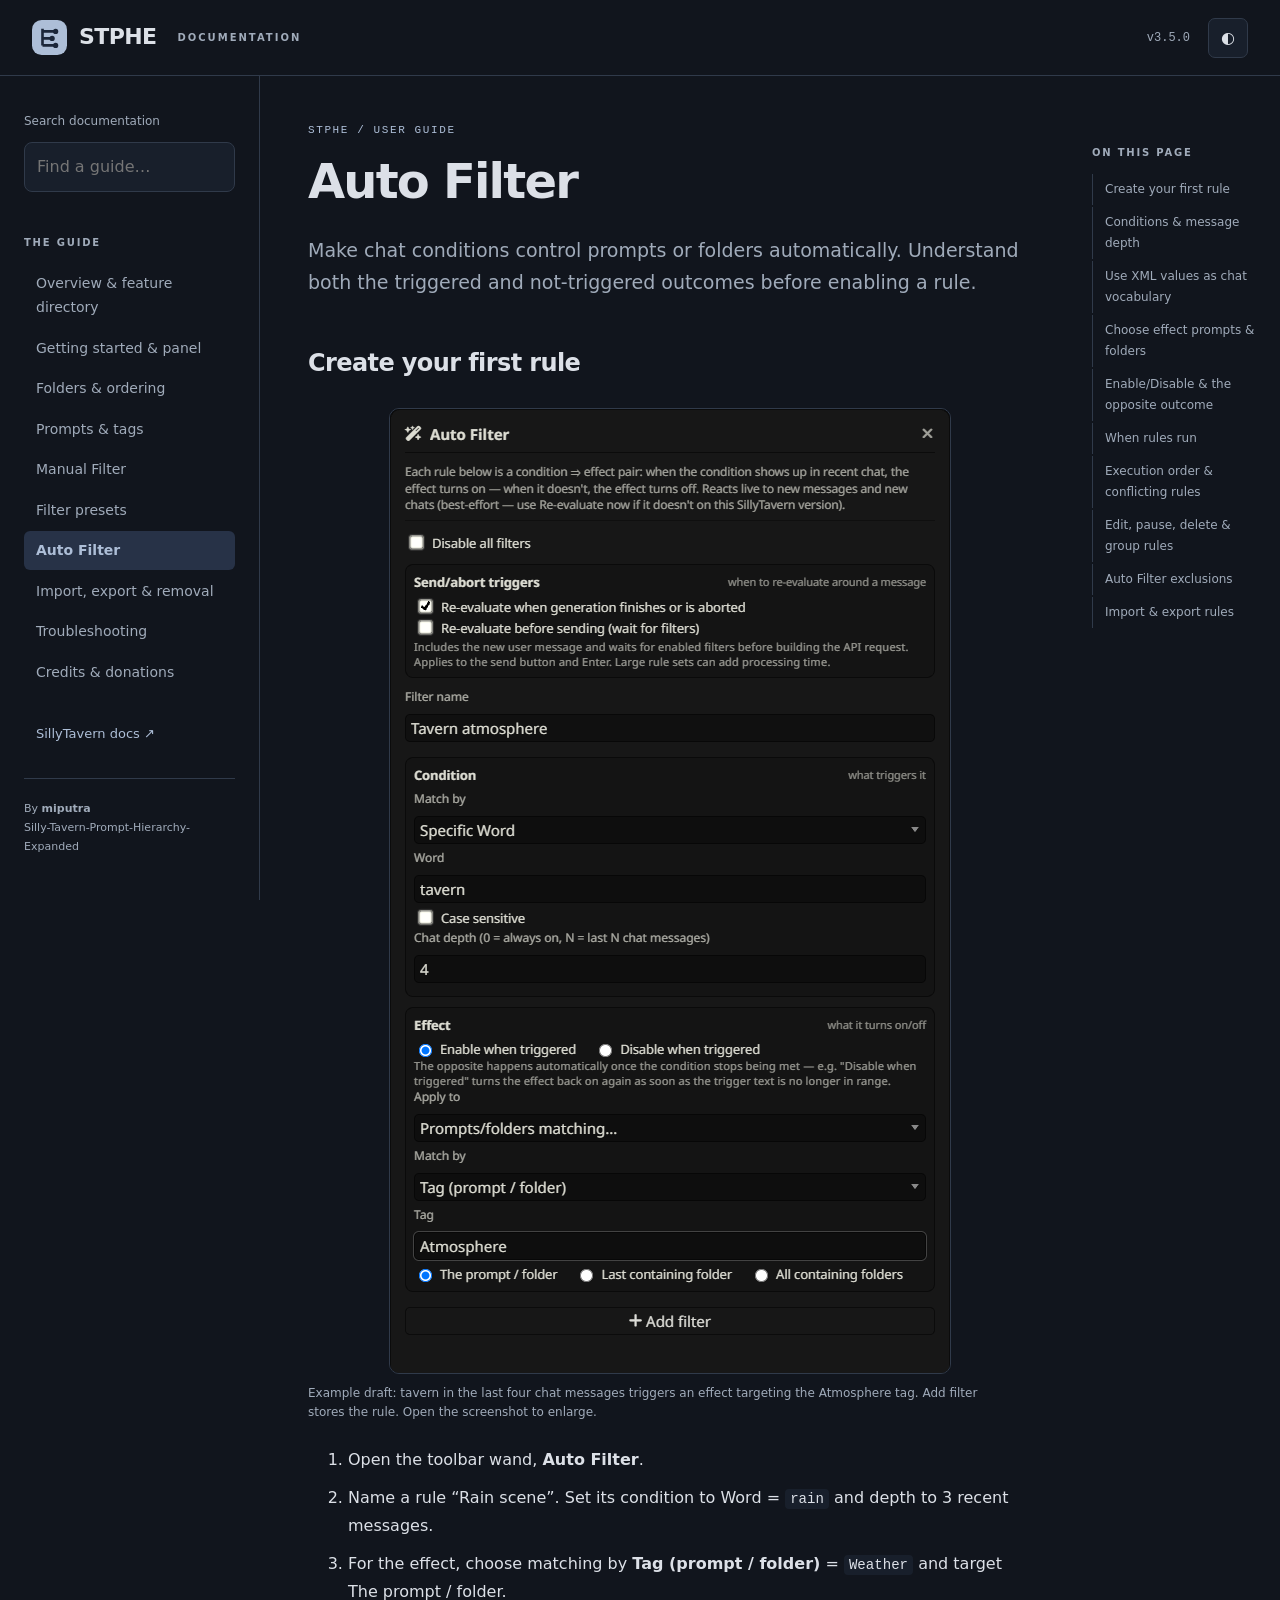
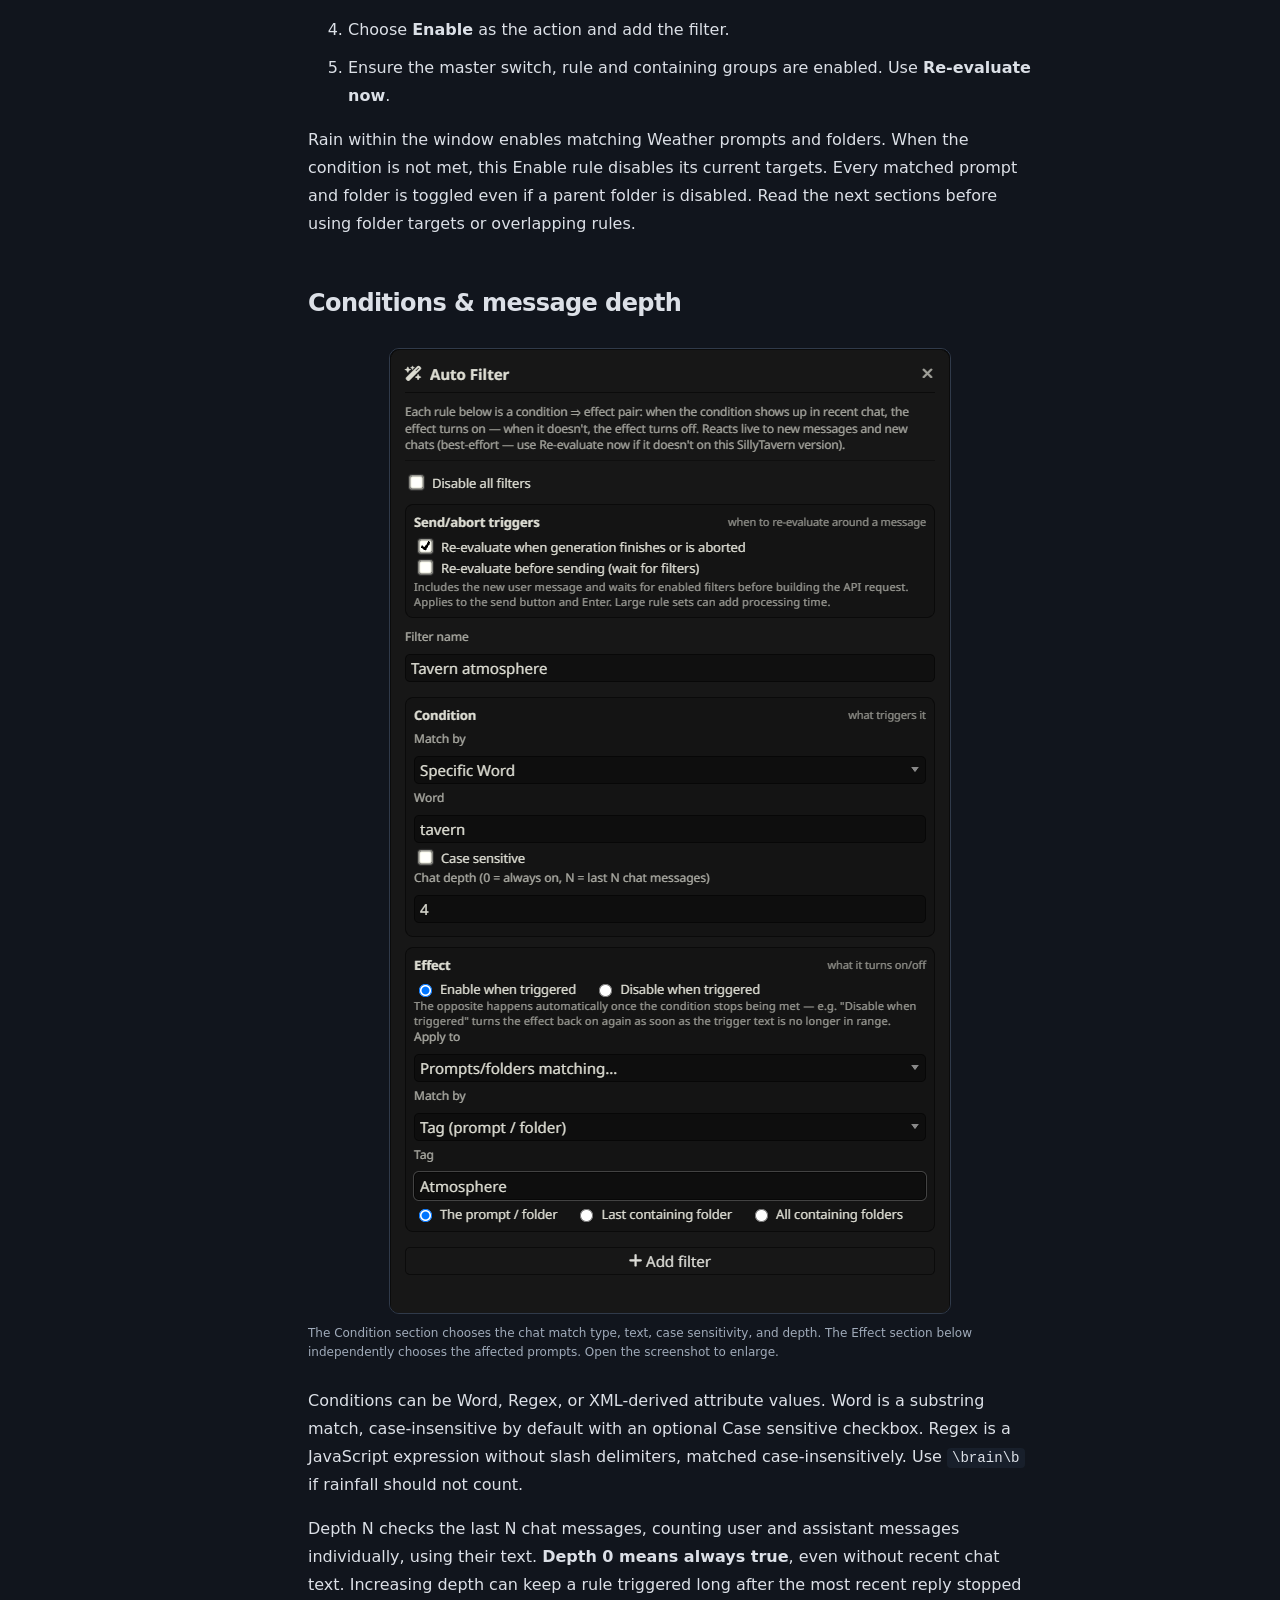
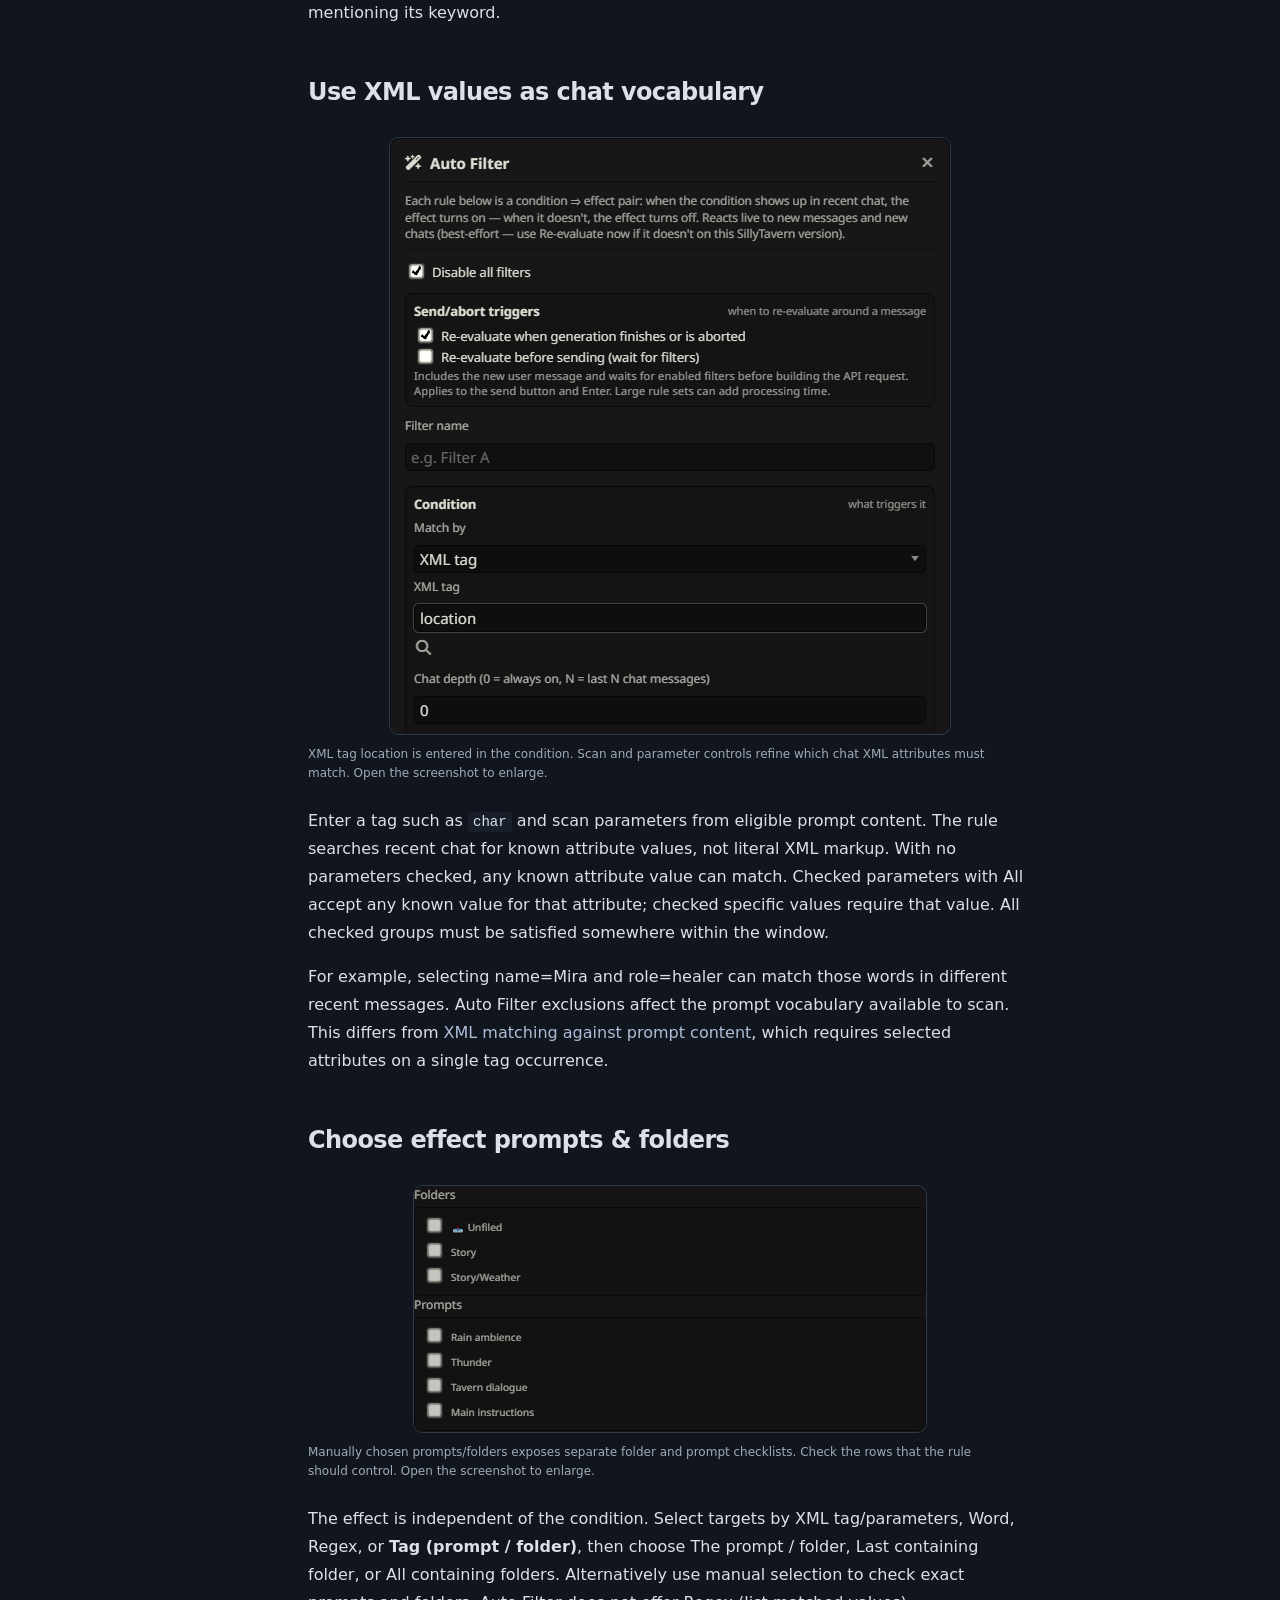
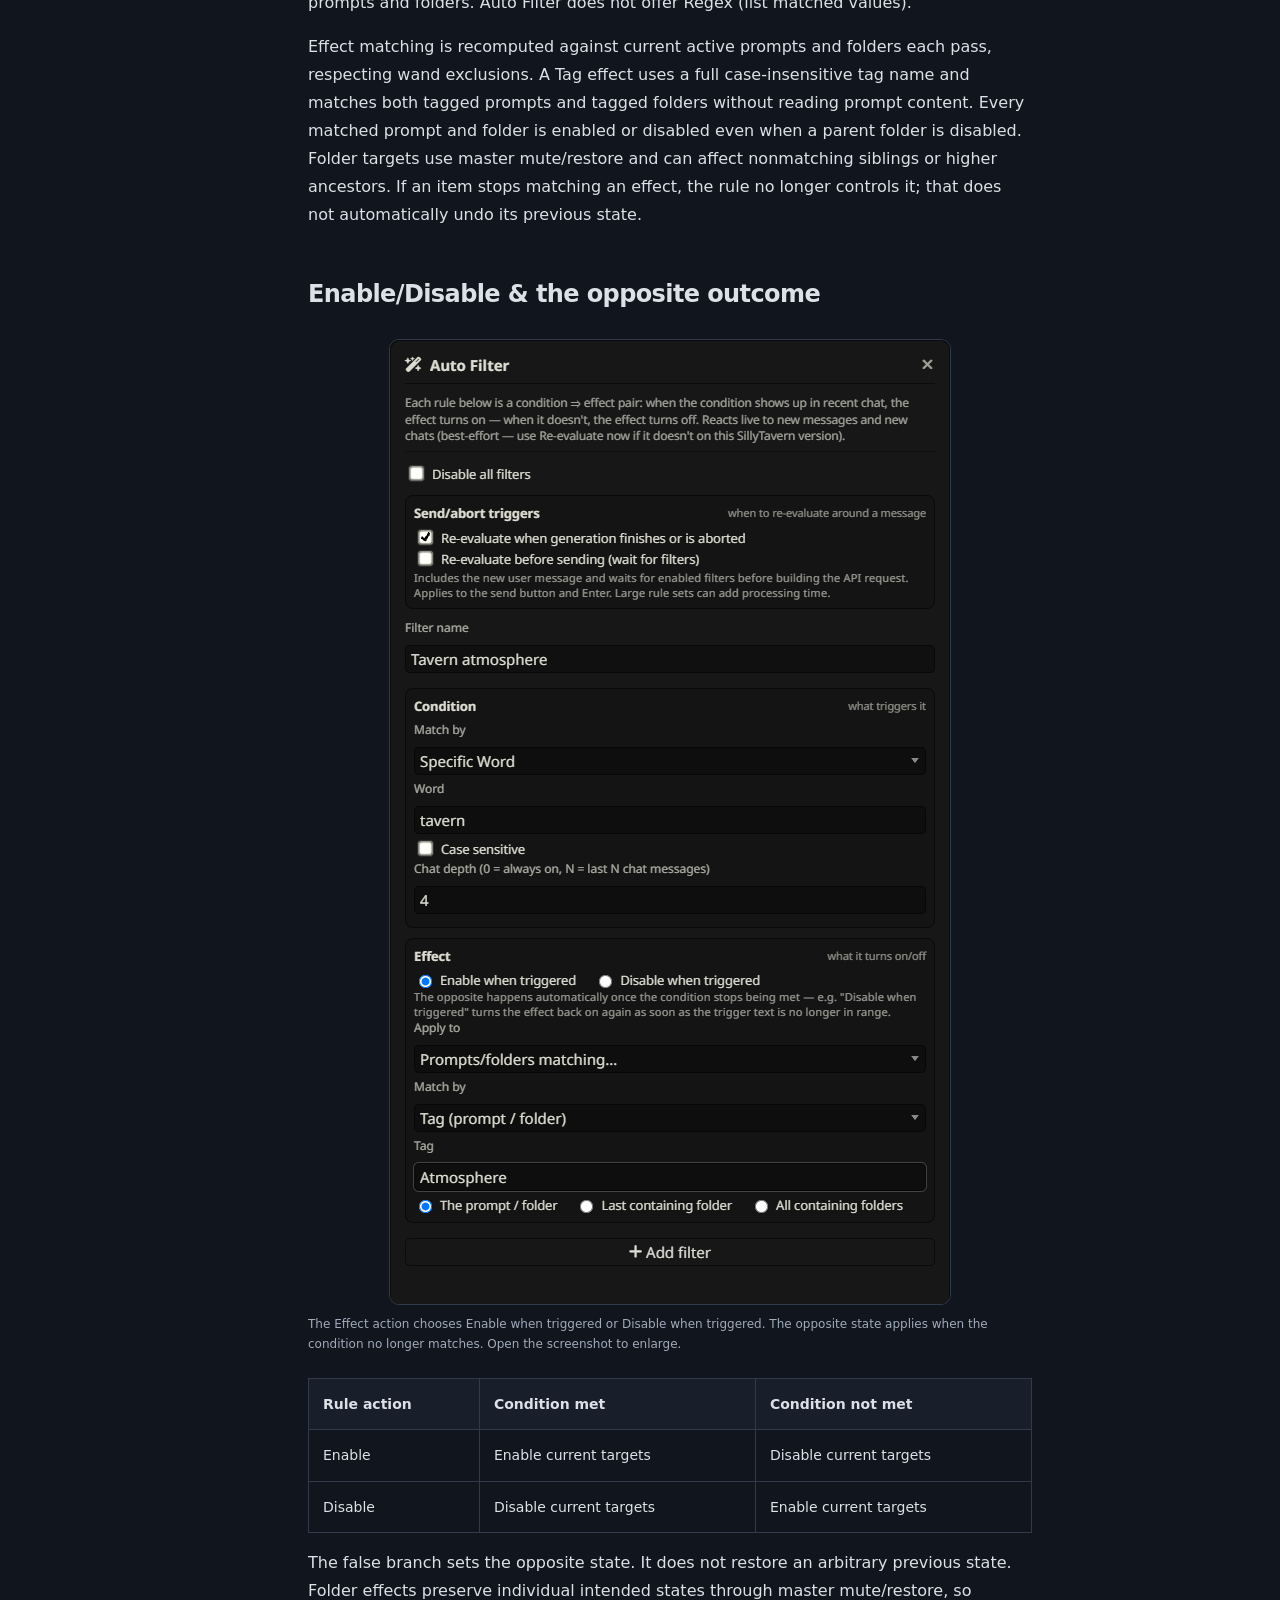
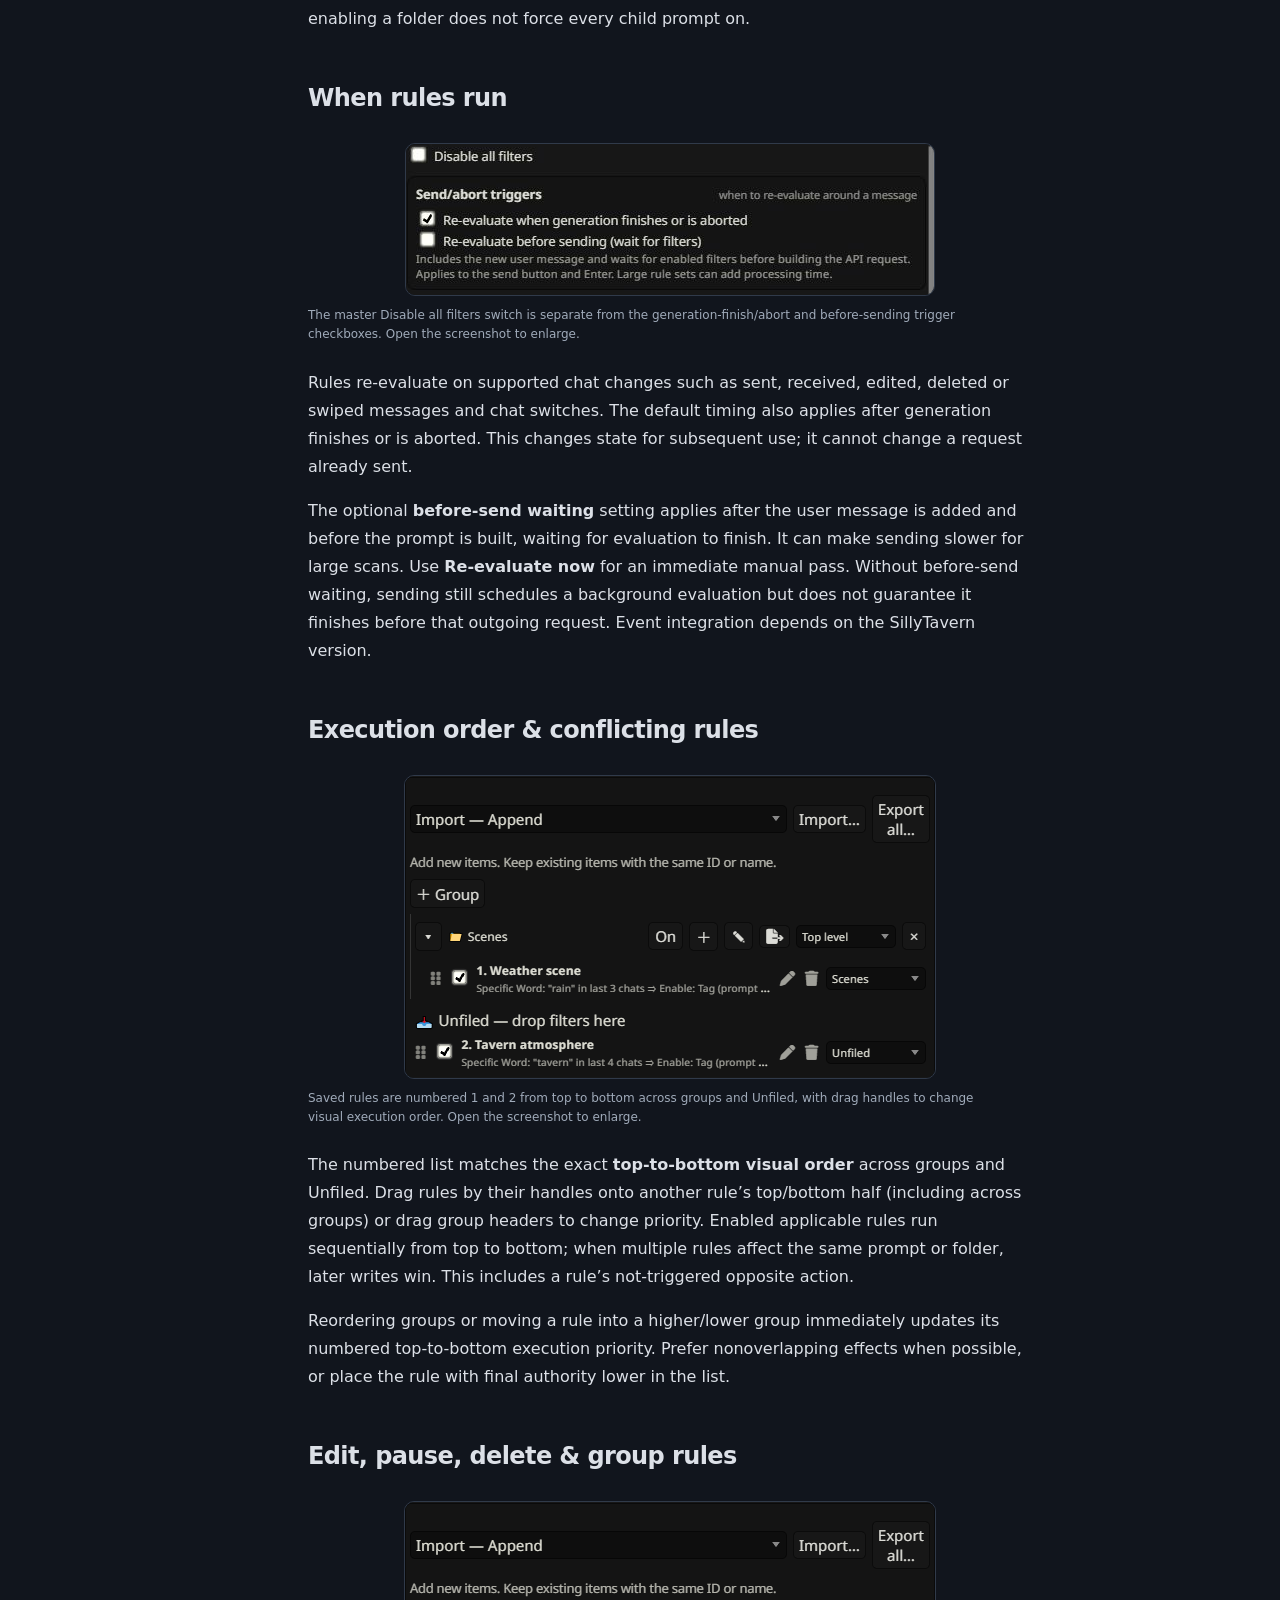
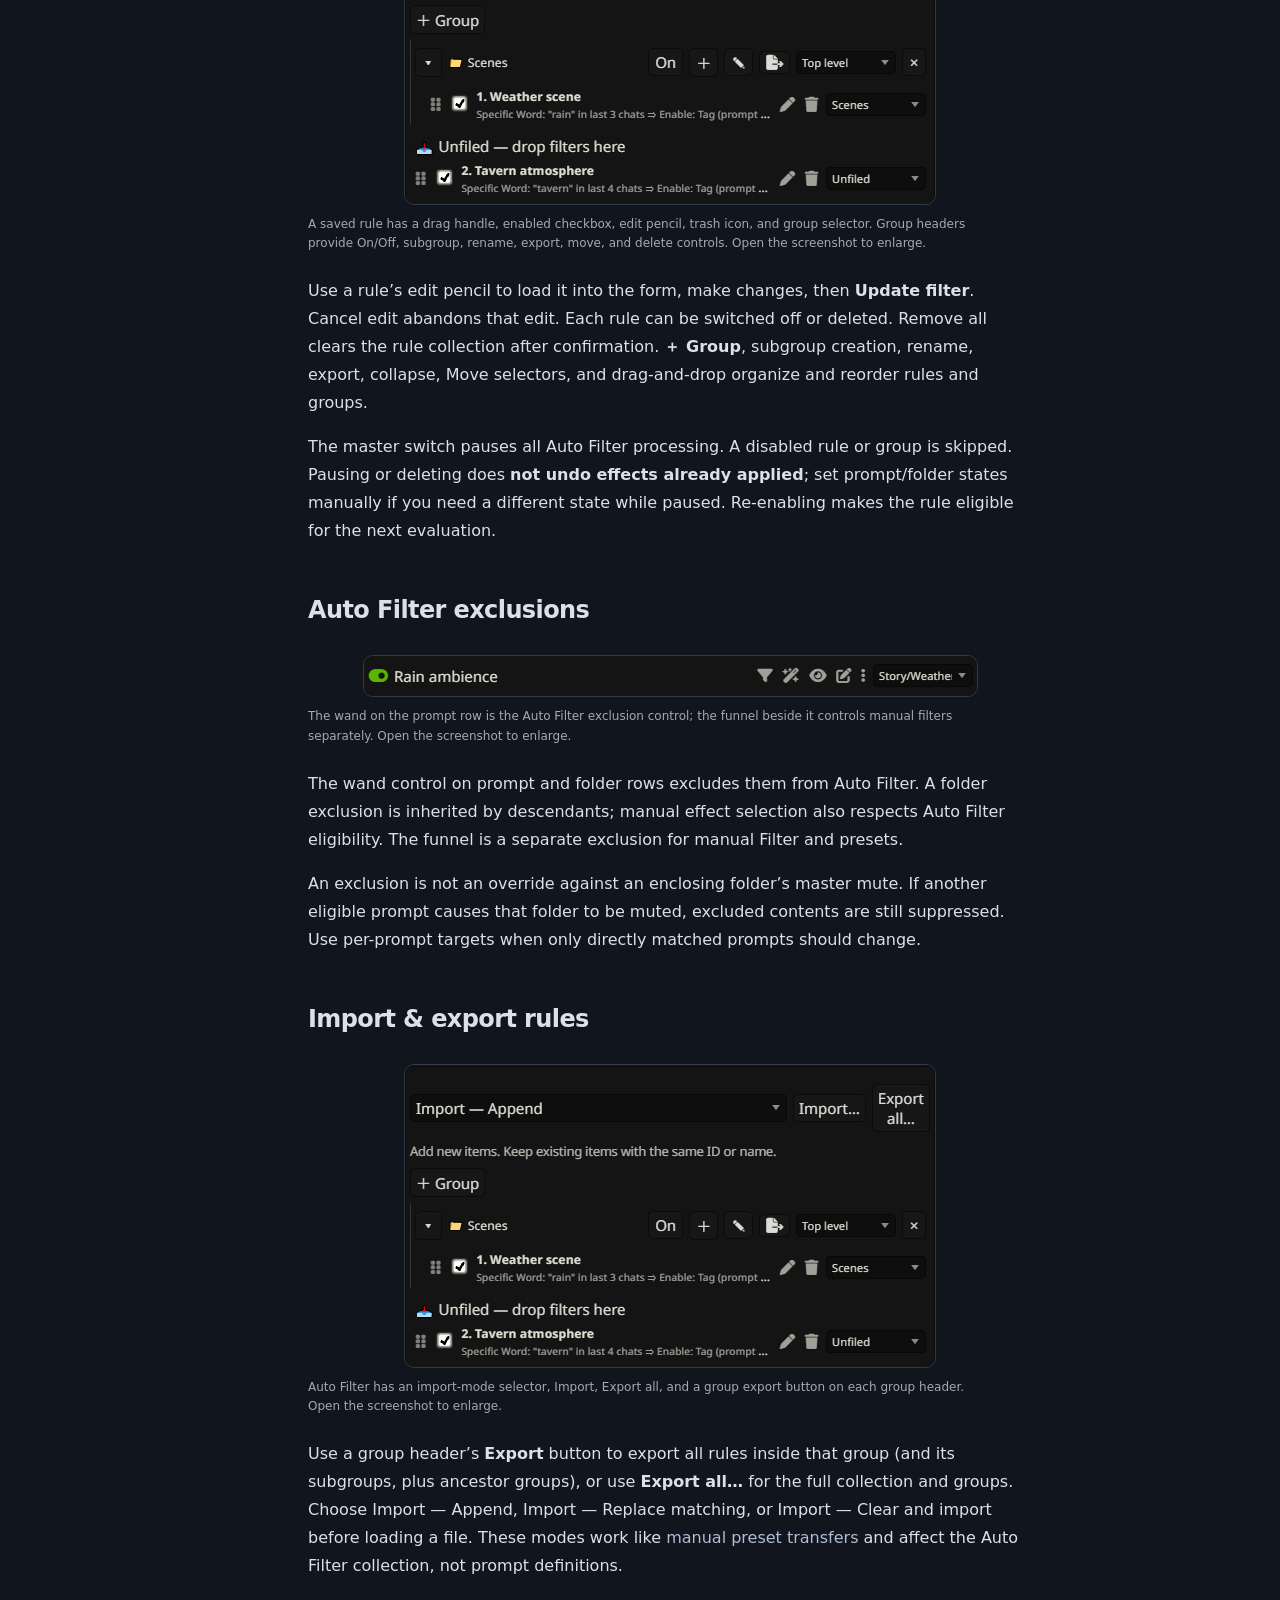
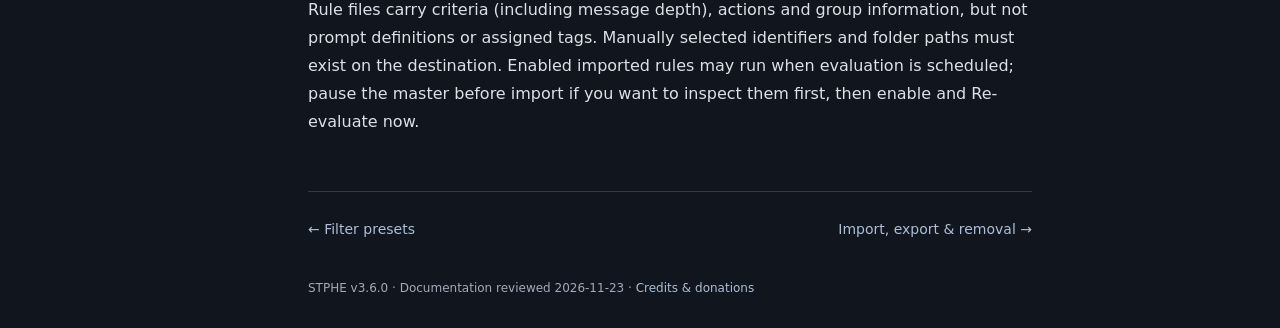
==== commit 15e442b4: "Document v3.6.0 registered tags popup picker and refresh screenshots" ====
--- a/docs/auto-filter.html
+++ b/docs/auto-filter.html
@@ -18,4 +18,4 @@
 <section aria-labelledby="exclusions"><h2 id="exclusions">Auto Filter exclusions</h2><figure><a href="assets/screen-prompt-controls.png?v=69f3dc87d3"><img src="assets/screen-prompt-controls.png?v=69f3dc87d3" alt="The wand on the prompt row is the Auto Filter exclusion control; the funnel beside it controls manual filters separately." loading="lazy" width="613" height="40"></a><figcaption>The wand on the prompt row is the Auto Filter exclusion control; the funnel beside it controls manual filters separately. Open the screenshot to enlarge.</figcaption></figure><p>The wand control on prompt and folder rows excludes them from Auto Filter. A folder exclusion is inherited by descendants; manual effect selection also respects Auto Filter eligibility. The funnel is a separate exclusion for manual Filter and presets.</p><p>An exclusion is not an override against an enclosing folder’s master mute. If another eligible prompt causes that folder to be muted, excluded contents are still suppressed. Use per-prompt targets when only directly matched prompts should change.</p></section>
 
 <section aria-labelledby="transfer"><h2 id="transfer">Import &amp; export rules</h2><figure><a href="assets/screen-auto-list.png?v=62b918d3b3"><img src="assets/screen-auto-list.png?v=62b918d3b3" alt="Auto Filter has an import-mode selector, Import, Export all, and a group export button on each group header." loading="lazy" width="530" height="302"></a><figcaption>Auto Filter has an import-mode selector, Import, Export all, and a group export button on each group header. Open the screenshot to enlarge.</figcaption></figure><p>Use a group header’s <strong>Export</strong> button to export all rules inside that group (and its subgroups, plus ancestor groups), or use <strong>Export all…</strong> for the full collection and groups. Choose Import — Append, Import — Replace matching, or Import — Clear and import before loading a file. These modes work like <a href="presets.html#transfer">manual preset transfers</a> and affect the Auto Filter collection, not prompt definitions.</p><p>Rule files carry criteria (including message depth), actions and group information, but not prompt definitions or assigned tags. Manually selected identifiers and folder paths must exist on the destination. Enabled imported rules may run when evaluation is scheduled; pause the master before import if you want to inspect them first, then enable and Re-evaluate now.</p></section>
-<div class="page-nav"><a href="presets.html">← Filter presets</a><a href="backups.html">Import, export &amp; removal →</a></div><footer>STPHE v3.5.0 · Documentation reviewed 2026-11-23 · <a href="credits.html">Credits &amp; donations</a></footer></main><aside class="toc"><p class="nav-label">ON THIS PAGE</p><nav aria-label="On this page"><a href="#first-rule">Create your first rule</a><a href="#conditions">Conditions &amp; message depth</a><a href="#xml">Use XML values as chat vocabulary</a><a href="#effects">Choose effect prompts &amp; folders</a><a href="#actions">Enable/Disable &amp; the opposite outcome</a><a href="#timing">When rules run</a><a href="#order">Execution order &amp; conflicting rules</a><a href="#manage">Edit, pause, delete &amp; group rules</a><a href="#exclusions">Auto Filter exclusions</a><a href="#transfer">Import &amp; export rules</a></nav></aside></div></body></html>
+<div class="page-nav"><a href="presets.html">← Filter presets</a><a href="backups.html">Import, export &amp; removal →</a></div><footer>STPHE v3.6.0 · Documentation reviewed 2026-11-23 · <a href="credits.html">Credits &amp; donations</a></footer></main><aside class="toc"><p class="nav-label">ON THIS PAGE</p><nav aria-label="On this page"><a href="#first-rule">Create your first rule</a><a href="#conditions">Conditions &amp; message depth</a><a href="#xml">Use XML values as chat vocabulary</a><a href="#effects">Choose effect prompts &amp; folders</a><a href="#actions">Enable/Disable &amp; the opposite outcome</a><a href="#timing">When rules run</a><a href="#order">Execution order &amp; conflicting rules</a><a href="#manage">Edit, pause, delete &amp; group rules</a><a href="#exclusions">Auto Filter exclusions</a><a href="#transfer">Import &amp; export rules</a></nav></aside></div></body></html>
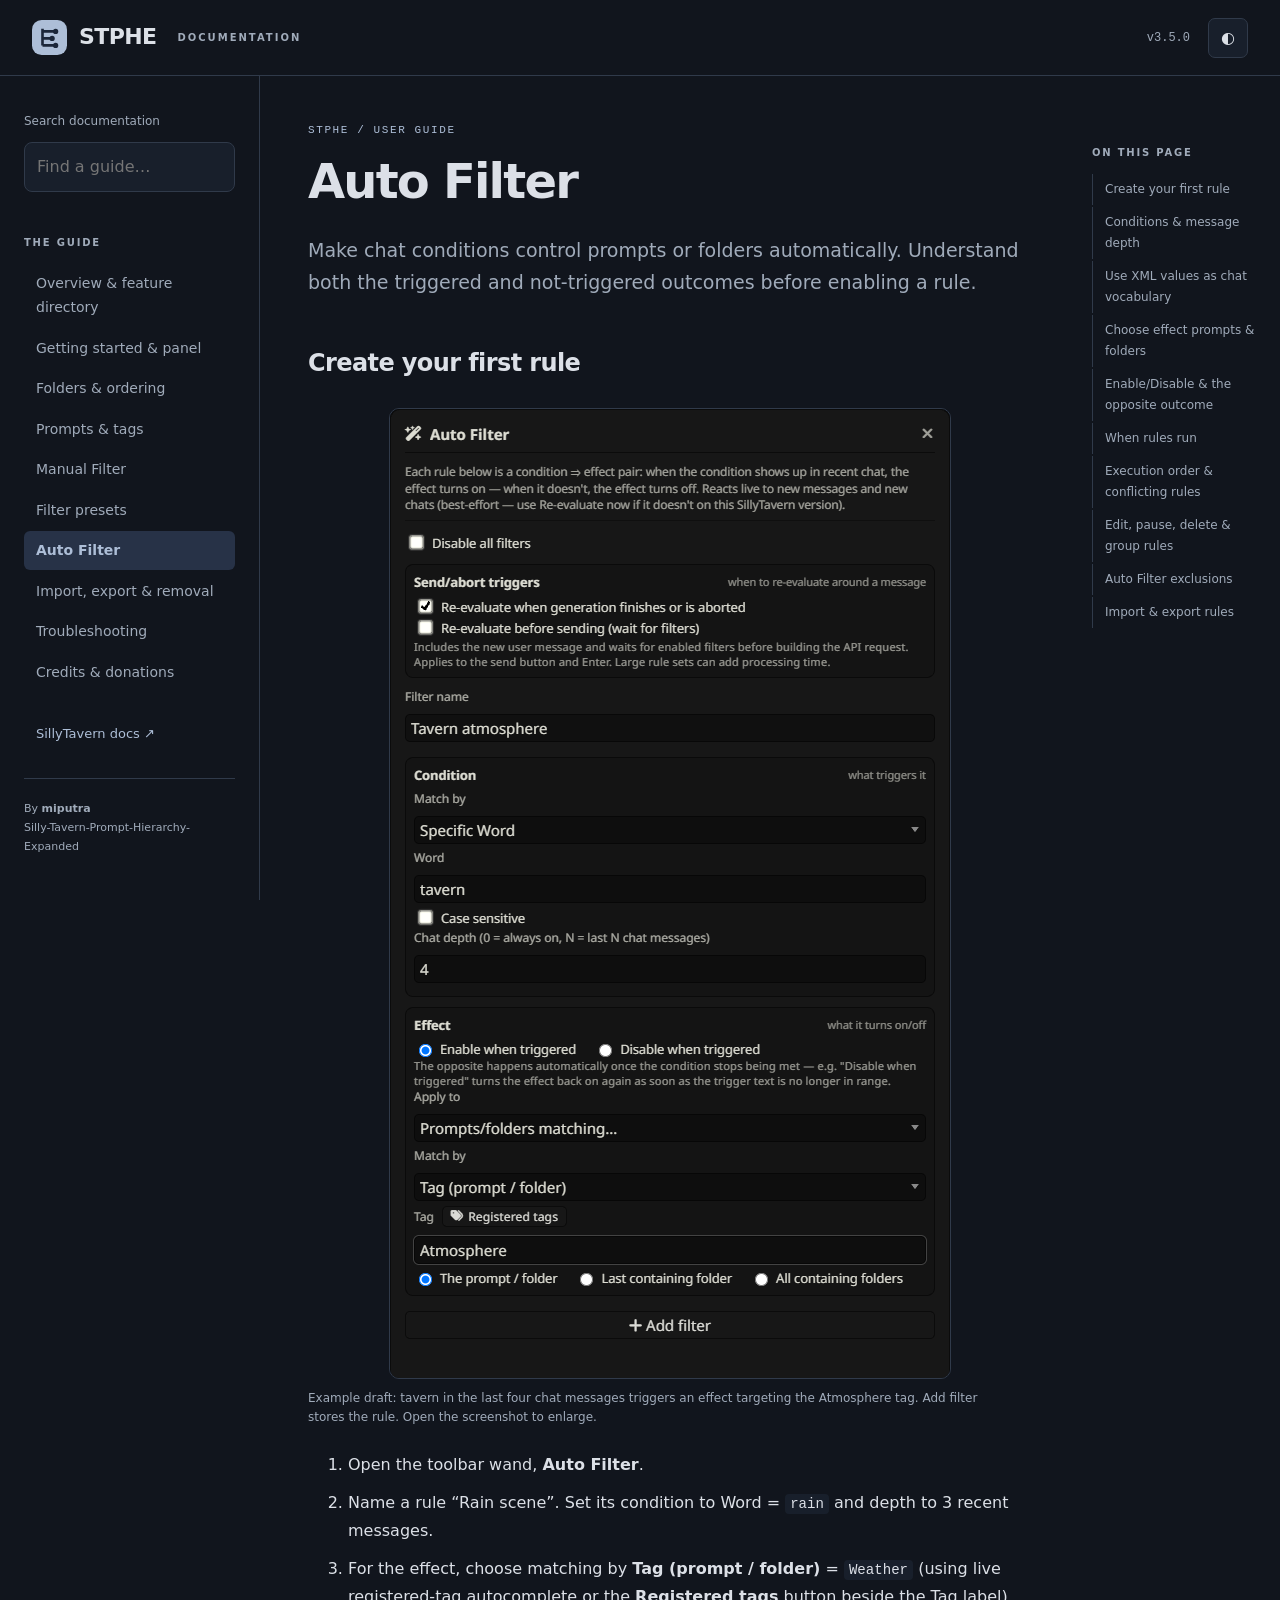
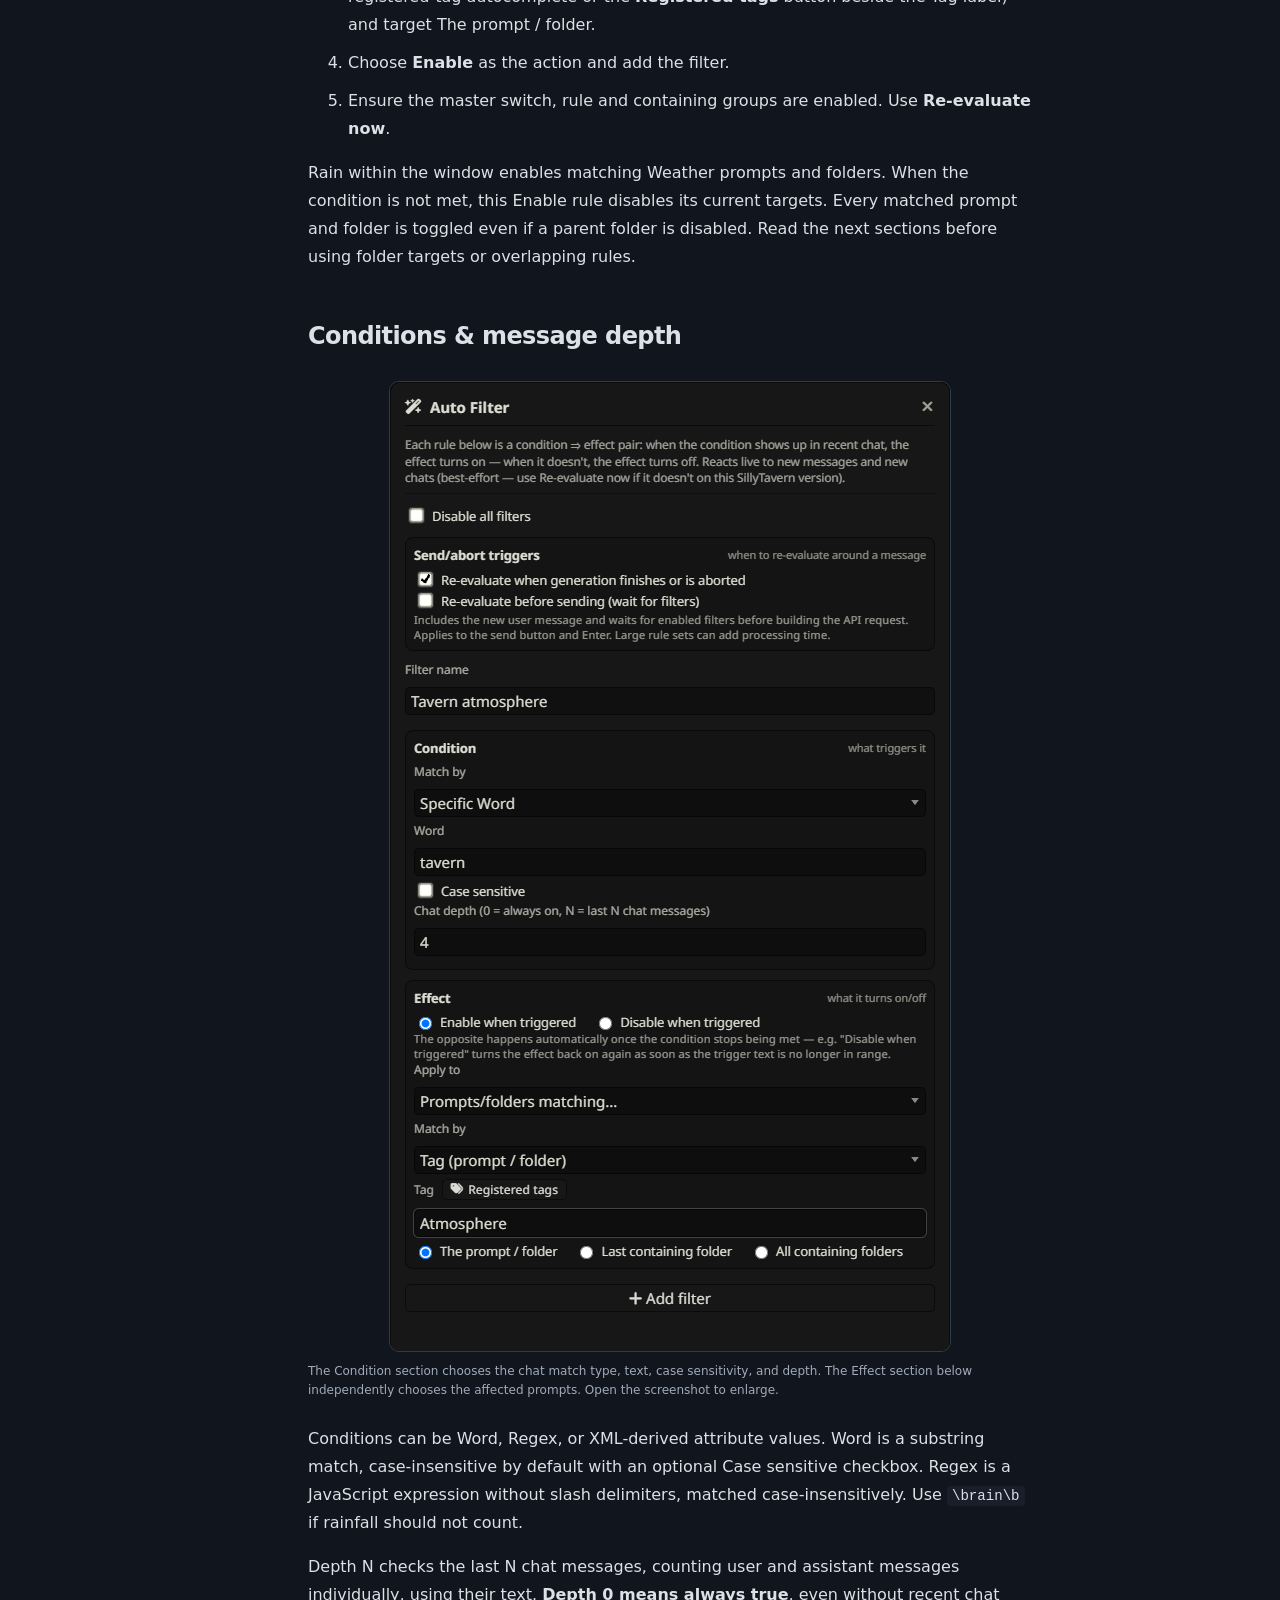
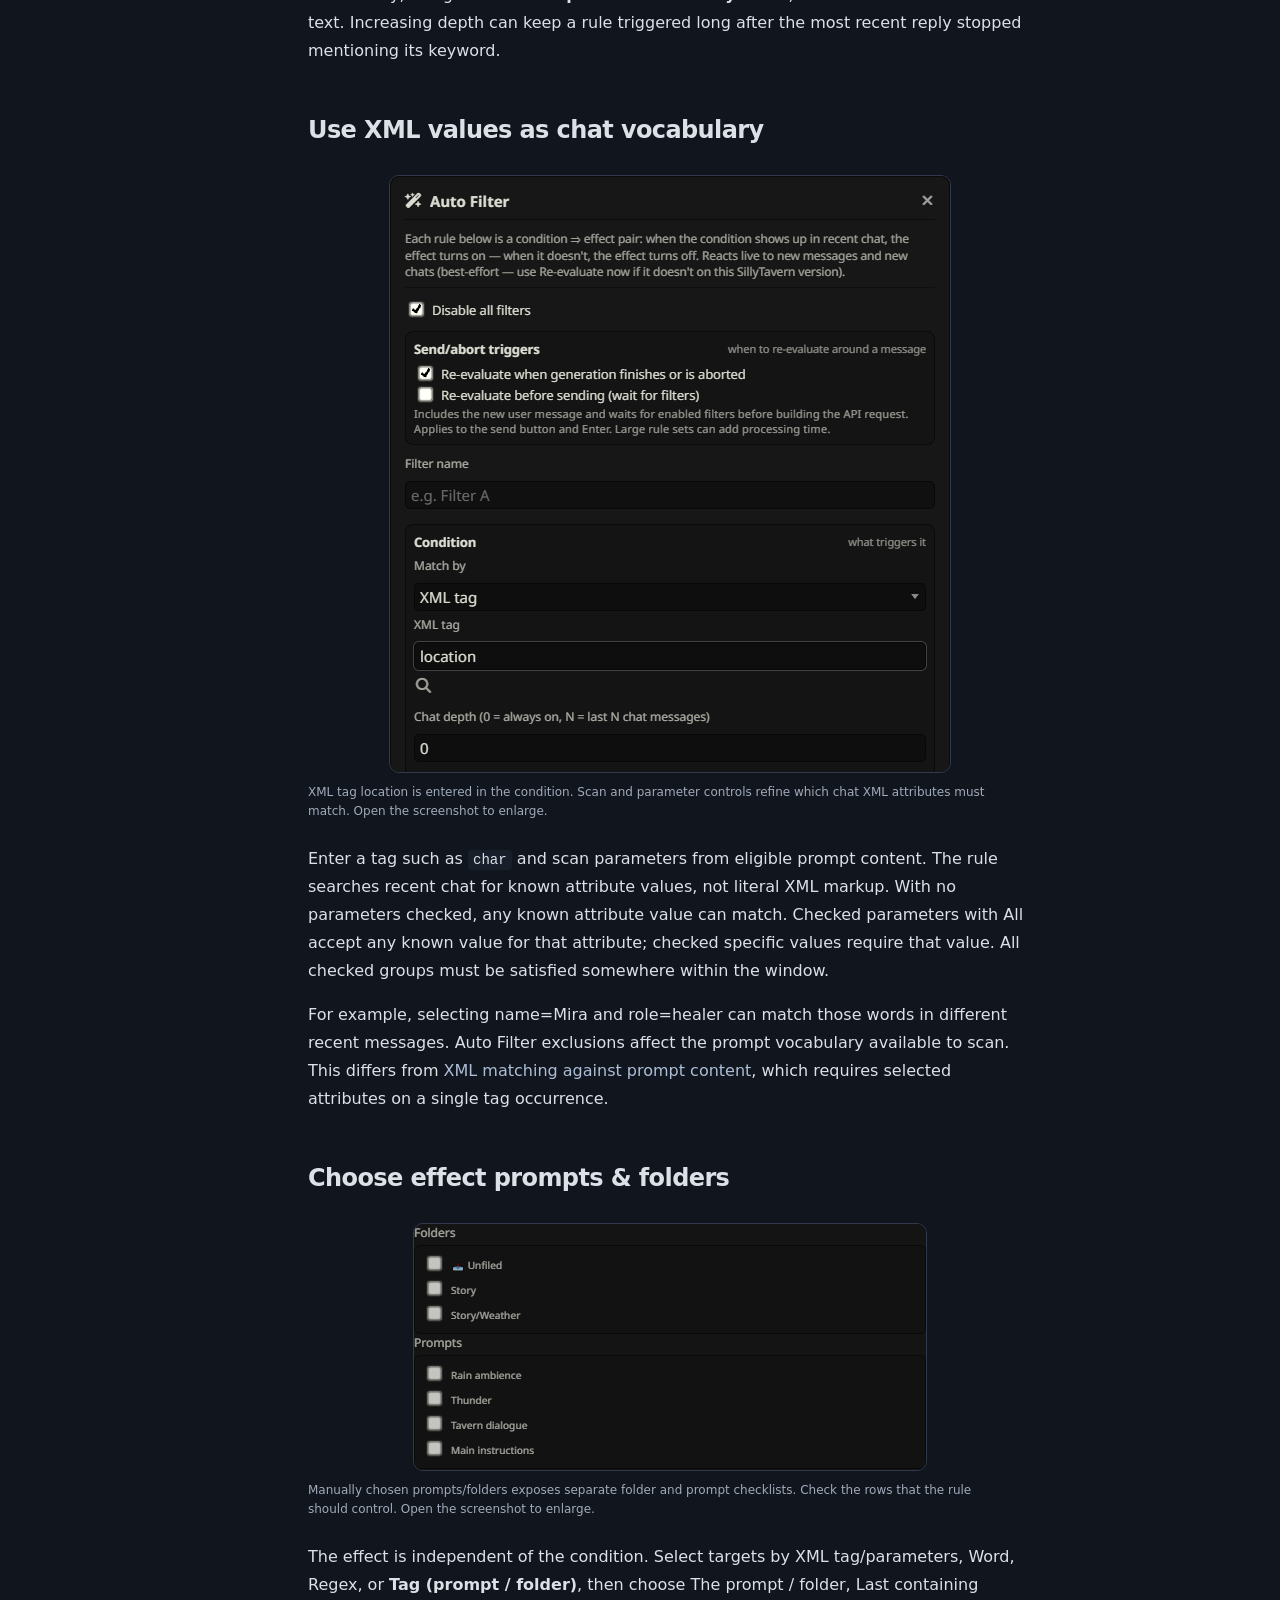
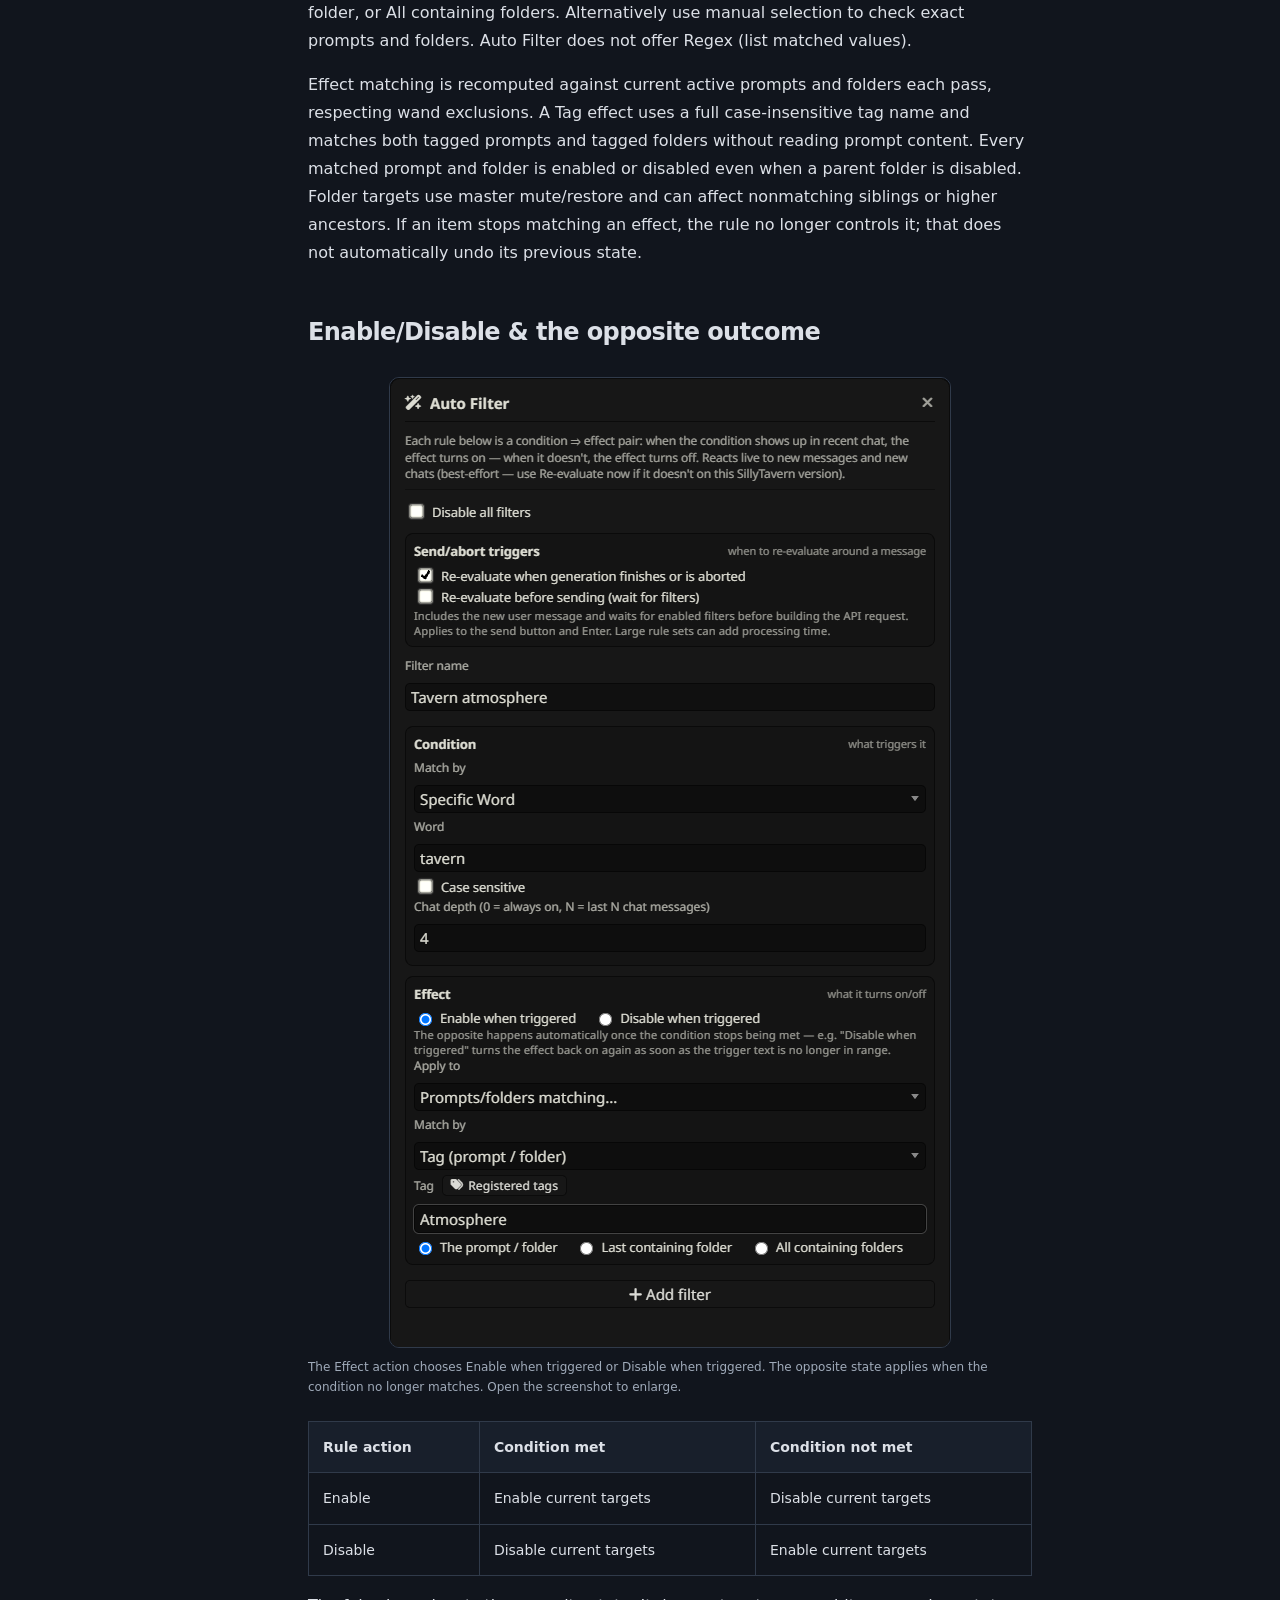
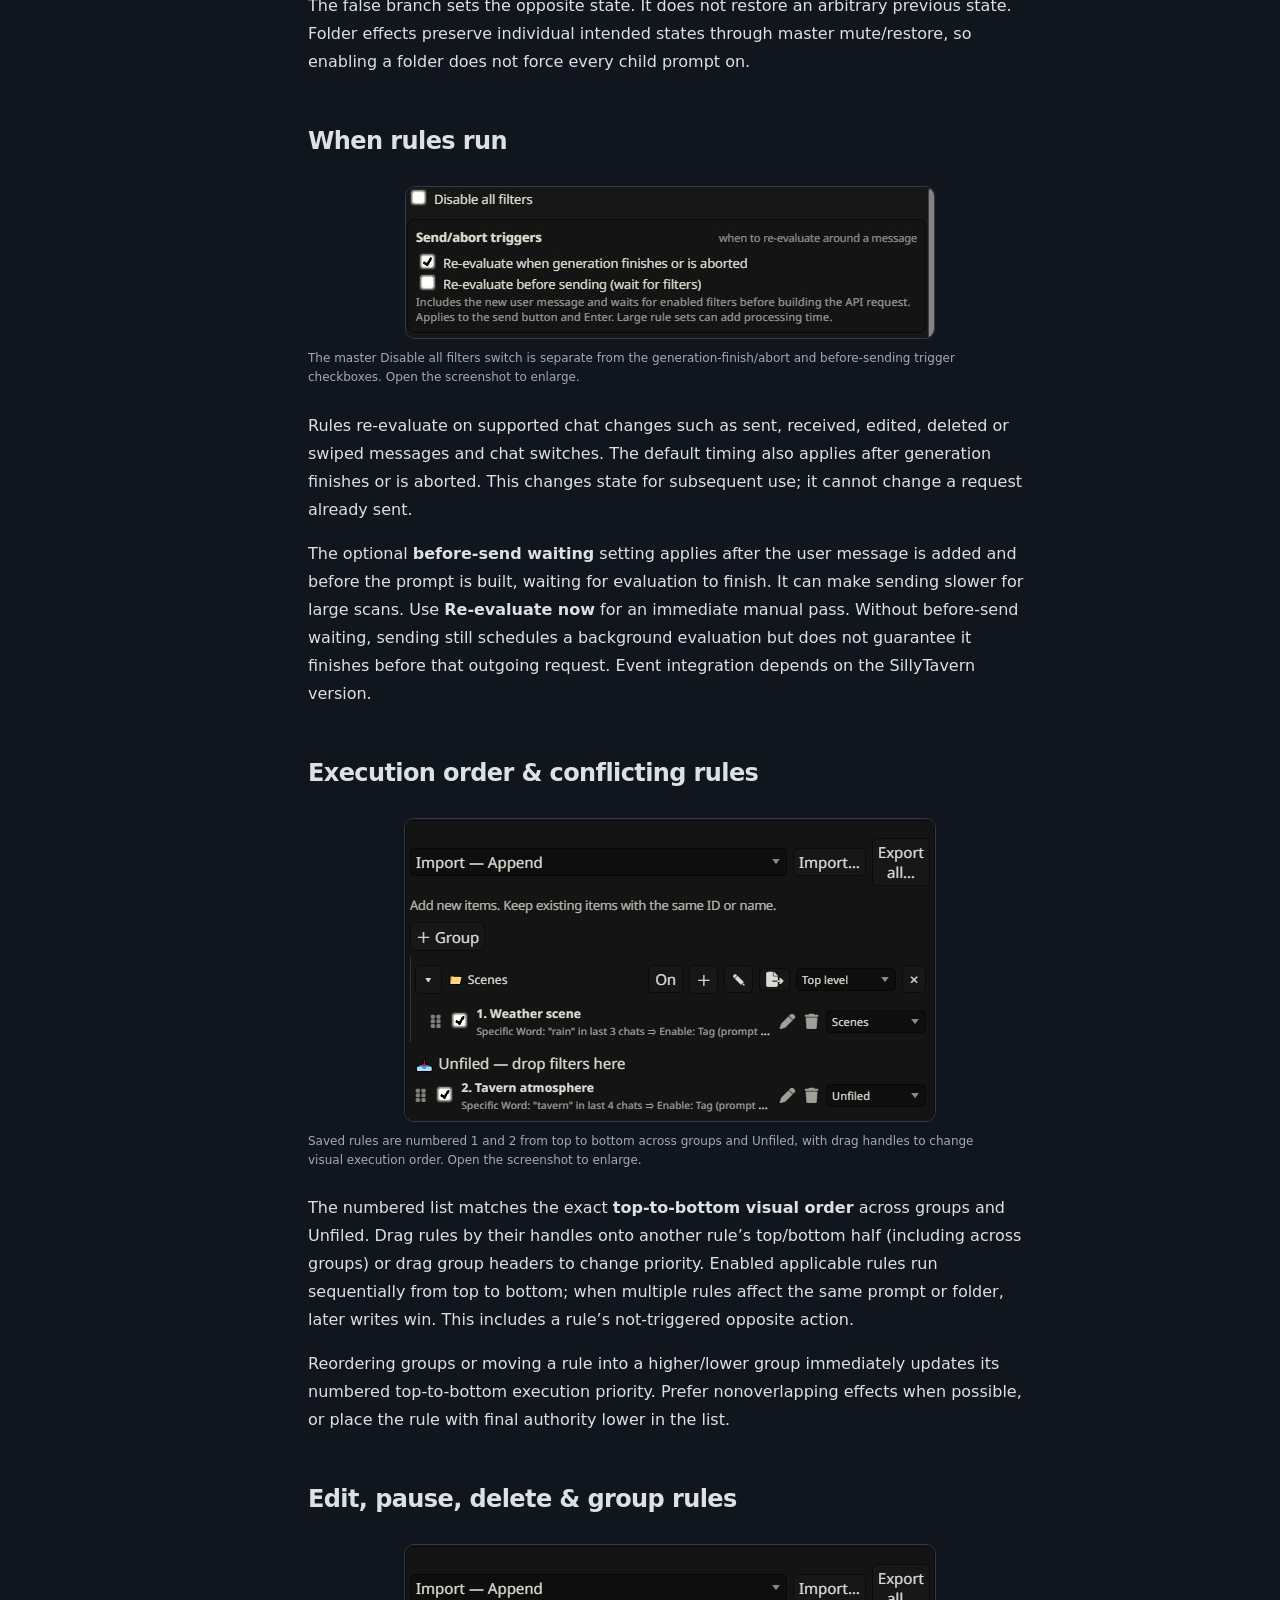
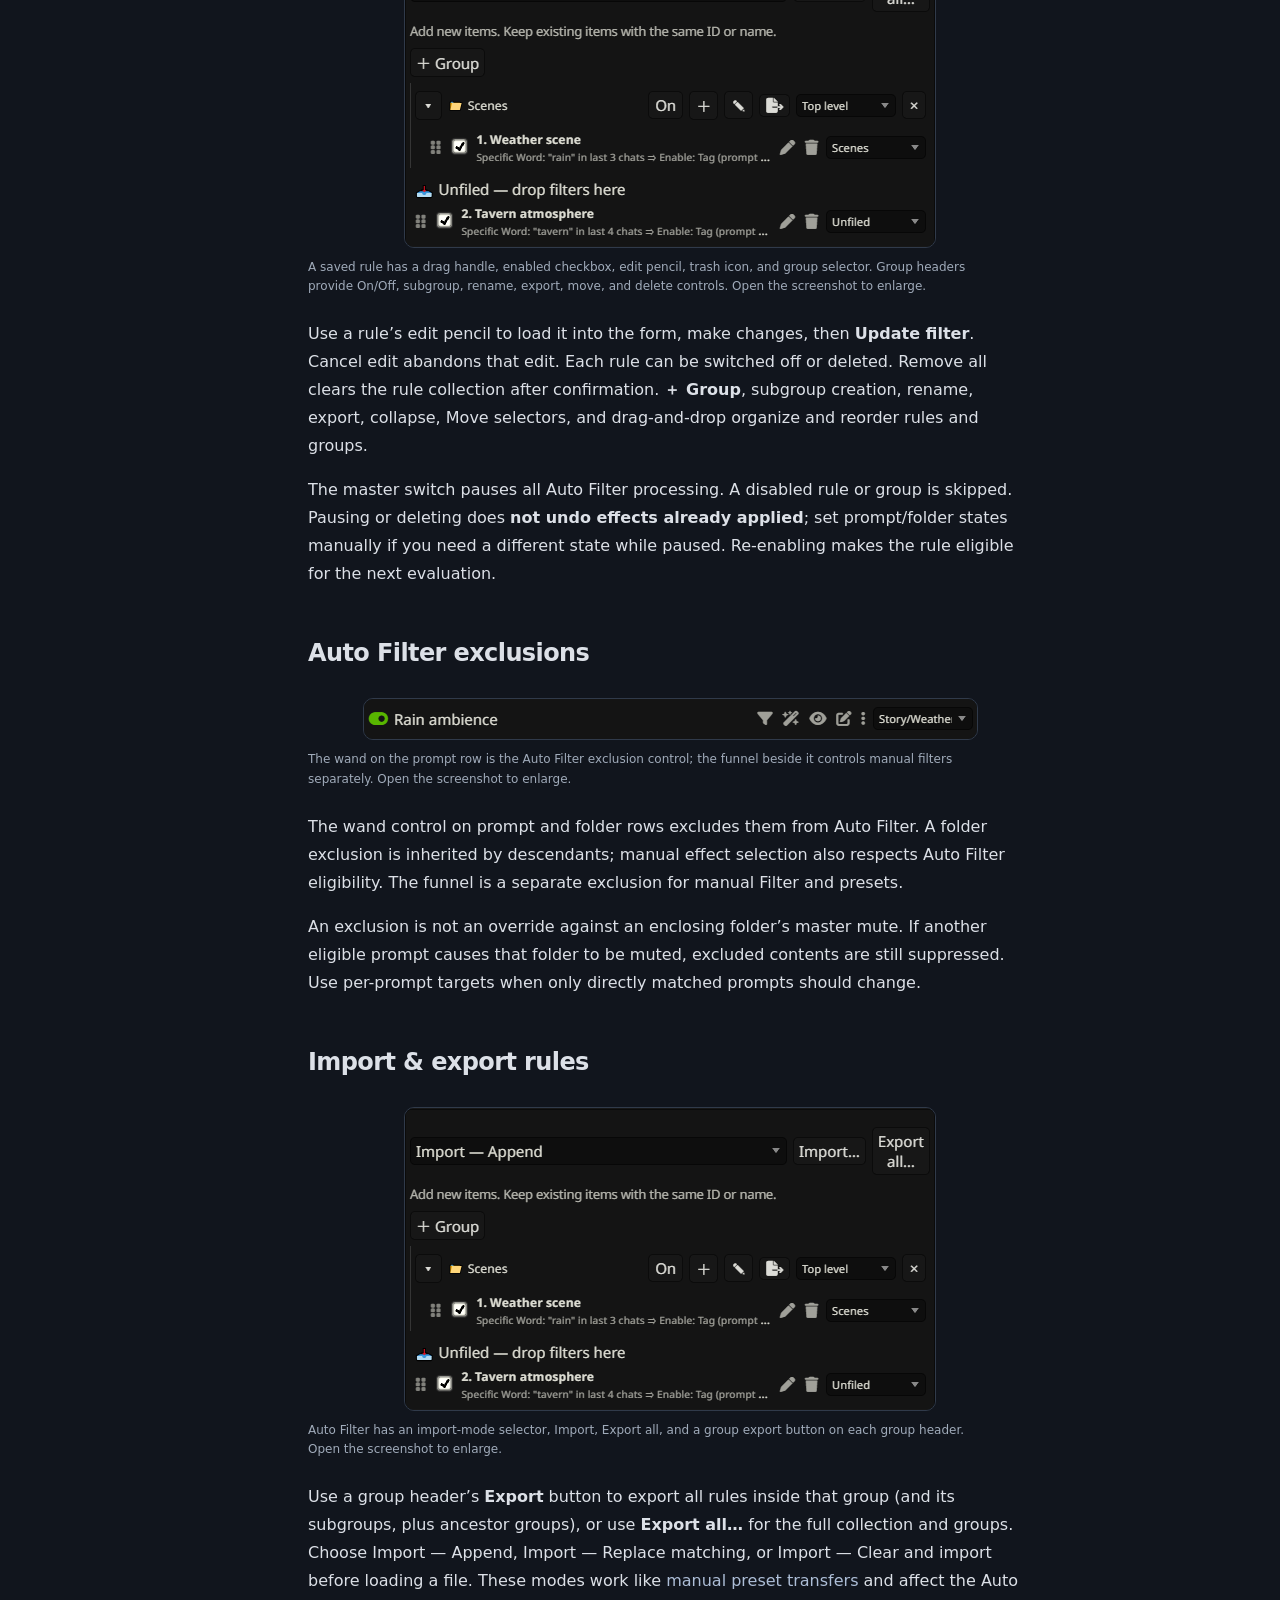
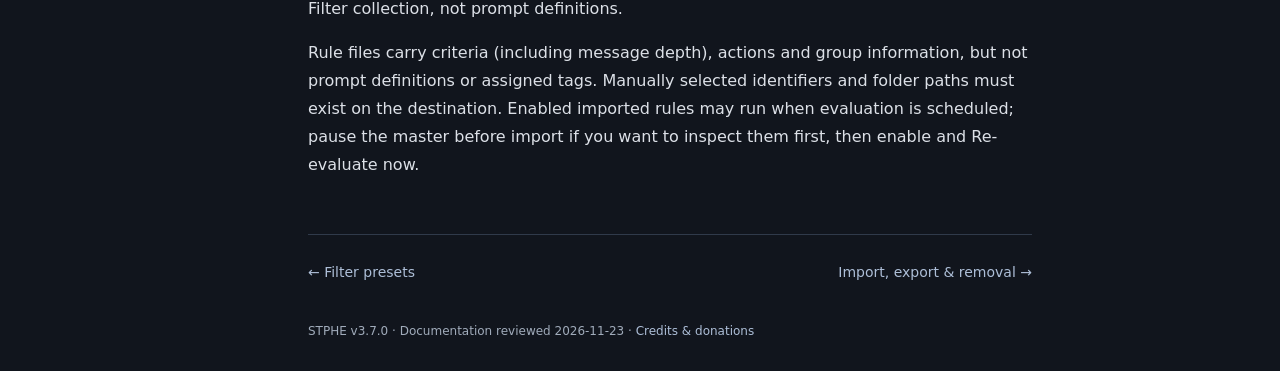
==== commit 9c839552: "Document v3.7.0 filter tag picker, autocomplete, and refresh screenshots" ====
--- a/docs/auto-filter.html
+++ b/docs/auto-filter.html
@@ -1,13 +1,13 @@
 <!doctype html><html lang="en"><head><meta charset="utf-8"><meta name="viewport" content="width=device-width,initial-scale=1"><meta name="description" content="Make chat conditions control prompts or folders automatically. Understand both the triggered and not-triggered outcomes before enabling a rule."><title>Auto Filter · STPHE</title><link rel="icon" href="assets/icon.svg" type="image/svg+xml"><link rel="stylesheet" href="assets/site.css?v=ba86a8393c"><script src="assets/site.js?v=d42ae4cadf" defer></script></head><body><a class="skip" href="#main">Skip to content</a><header><a class="brand" href="index.html"><img src="assets/icon.svg" alt="">STPHE <span>DOCUMENTATION</span></a><div class="header-right"><span class="version">v3.5.0</span><button id="theme" aria-label="Toggle color theme">◐</button><button id="menu" aria-label="Toggle navigation" aria-expanded="false">☰</button></div></header><div class="layout"><aside class="sidebar" id="navigation"><label for="search">Search documentation</label><input id="search" type="search" placeholder="Find a guide…" autocomplete="off"><div id="results" aria-live="polite"></div><p class="nav-label">THE GUIDE</p><nav aria-label="Documentation"><a href="index.html">Overview &amp; feature directory</a><a href="getting-started.html">Getting started &amp; panel</a><a href="folders.html">Folders &amp; ordering</a><a href="prompts.html">Prompts &amp; tags</a><a href="filters.html">Manual Filter</a><a href="presets.html">Filter presets</a><a href="auto-filter.html" aria-current="page">Auto Filter</a><a href="backups.html">Import, export &amp; removal</a><a href="troubleshooting.html">Troubleshooting</a><a href="credits.html">Credits &amp; donations</a></nav><a class="upstream" href="https://docs.sillytavern.app/">SillyTavern docs ↗</a><div class="sidebar-foot">By <strong>miputra</strong><br>Silly-Tavern-Prompt-Hierarchy-Expanded</div></aside><main id="main"><div class="eyebrow">STPHE / User guide</div><h1>Auto Filter</h1><p class="lead">Make chat conditions control prompts or folders automatically. Understand both the triggered and not-triggered outcomes before enabling a rule.</p><span class="anchor-alias" id="rule"></span>
-<section aria-labelledby="first-rule"><h2 id="first-rule">Create your first rule</h2><figure><a href="assets/screen-auto-rule.png?v=3394b71159"><img src="assets/screen-auto-rule.png?v=3394b71159" alt="Example draft: tavern in the last four chat messages triggers an effect targeting the Atmosphere tag. Add filter stores the rule." loading="lazy" width="560" height="964"></a><figcaption>Example draft: tavern in the last four chat messages triggers an effect targeting the Atmosphere tag. Add filter stores the rule. Open the screenshot to enlarge.</figcaption></figure><ol><li>Open the toolbar wand, <strong>Auto Filter</strong>.</li><li>Name a rule “Rain scene”. Set its condition to Word = <code>rain</code> and depth to 3 recent messages.</li><li>For the effect, choose matching by <strong>Tag (prompt / folder)</strong> = <code>Weather</code> and target The prompt / folder.</li><li>Choose <strong>Enable</strong> as the action and add the filter.</li><li>Ensure the master switch, rule and containing groups are enabled. Use <strong>Re-evaluate now</strong>.</li></ol><p>Rain within the window enables matching Weather prompts and folders. When the condition is not met, this Enable rule disables its current targets. Every matched prompt and folder is toggled even if a parent folder is disabled. Read the next sections before using folder targets or overlapping rules.</p></section>
+<section aria-labelledby="first-rule"><h2 id="first-rule">Create your first rule</h2><figure><a href="assets/screen-auto-rule.png?v=9bccd98e9f"><img src="assets/screen-auto-rule.png?v=9bccd98e9f" alt="Example draft: tavern in the last four chat messages triggers an effect targeting the Atmosphere tag. Add filter stores the rule." loading="lazy" width="560" height="969"></a><figcaption>Example draft: tavern in the last four chat messages triggers an effect targeting the Atmosphere tag. Add filter stores the rule. Open the screenshot to enlarge.</figcaption></figure><ol><li>Open the toolbar wand, <strong>Auto Filter</strong>.</li><li>Name a rule “Rain scene”. Set its condition to Word = <code>rain</code> and depth to 3 recent messages.</li><li>For the effect, choose matching by <strong>Tag (prompt / folder)</strong> = <code>Weather</code> (using live registered-tag autocomplete or the <strong>Registered tags</strong> button beside the Tag label) and target The prompt / folder.</li><li>Choose <strong>Enable</strong> as the action and add the filter.</li><li>Ensure the master switch, rule and containing groups are enabled. Use <strong>Re-evaluate now</strong>.</li></ol><p>Rain within the window enables matching Weather prompts and folders. When the condition is not met, this Enable rule disables its current targets. Every matched prompt and folder is toggled even if a parent folder is disabled. Read the next sections before using folder targets or overlapping rules.</p></section>
 
-<section aria-labelledby="conditions"><h2 id="conditions">Conditions &amp; message depth</h2><figure><a href="assets/screen-auto-rule.png?v=3394b71159"><img src="assets/screen-auto-rule.png?v=3394b71159" alt="The Condition section chooses the chat match type, text, case sensitivity, and depth. The Effect section below independently chooses the affected prompts." loading="lazy" width="560" height="964"></a><figcaption>The Condition section chooses the chat match type, text, case sensitivity, and depth. The Effect section below independently chooses the affected prompts. Open the screenshot to enlarge.</figcaption></figure><p>Conditions can be Word, Regex, or XML-derived attribute values. Word is a substring match, case-insensitive by default with an optional Case sensitive checkbox. Regex is a JavaScript expression without slash delimiters, matched case-insensitively. Use <code>\brain\b</code> if rainfall should not count.</p><p>Depth N checks the last N chat messages, counting user and assistant messages individually, using their text. <strong>Depth 0 means always true</strong>, even without recent chat text. Increasing depth can keep a rule triggered long after the most recent reply stopped mentioning its keyword.</p></section>
+<section aria-labelledby="conditions"><h2 id="conditions">Conditions &amp; message depth</h2><figure><a href="assets/screen-auto-rule.png?v=9bccd98e9f"><img src="assets/screen-auto-rule.png?v=9bccd98e9f" alt="The Condition section chooses the chat match type, text, case sensitivity, and depth. The Effect section below independently chooses the affected prompts." loading="lazy" width="560" height="969"></a><figcaption>The Condition section chooses the chat match type, text, case sensitivity, and depth. The Effect section below independently chooses the affected prompts. Open the screenshot to enlarge.</figcaption></figure><p>Conditions can be Word, Regex, or XML-derived attribute values. Word is a substring match, case-insensitive by default with an optional Case sensitive checkbox. Regex is a JavaScript expression without slash delimiters, matched case-insensitively. Use <code>\brain\b</code> if rainfall should not count.</p><p>Depth N checks the last N chat messages, counting user and assistant messages individually, using their text. <strong>Depth 0 means always true</strong>, even without recent chat text. Increasing depth can keep a rule triggered long after the most recent reply stopped mentioning its keyword.</p></section>
 
 <section aria-labelledby="xml"><h2 id="xml">Use XML values as chat vocabulary</h2><figure><a href="assets/screen-auto-xml.png?v=7fbbe776b7"><img src="assets/screen-auto-xml.png?v=7fbbe776b7" alt="XML tag location is entered in the condition. Scan and parameter controls refine which chat XML attributes must match." loading="lazy" width="560" height="596"></a><figcaption>XML tag location is entered in the condition. Scan and parameter controls refine which chat XML attributes must match. Open the screenshot to enlarge.</figcaption></figure><p>Enter a tag such as <code>char</code> and scan parameters from eligible prompt content. The rule searches recent chat for known attribute values, not literal XML markup. With no parameters checked, any known attribute value can match. Checked parameters with All accept any known value for that attribute; checked specific values require that value. All checked groups must be satisfied somewhere within the window.</p><p>For example, selecting name=Mira and role=healer can match those words in different recent messages. Auto Filter exclusions affect the prompt vocabulary available to scan. This differs from <a href="filters.html#xml">XML matching against prompt content</a>, which requires selected attributes on a single tag occurrence.</p></section>
 
 <section aria-labelledby="effects"><h2 id="effects">Choose effect prompts &amp; folders</h2><figure><a href="assets/screen-auto-manual.png?v=9455eab36d"><img src="assets/screen-auto-manual.png?v=9455eab36d" alt="Manually chosen prompts/folders exposes separate folder and prompt checklists. Check the rows that the rule should control." loading="lazy" width="512" height="246"></a><figcaption>Manually chosen prompts/folders exposes separate folder and prompt checklists. Check the rows that the rule should control. Open the screenshot to enlarge.</figcaption></figure><p>The effect is independent of the condition. Select targets by XML tag/parameters, Word, Regex, or <strong>Tag (prompt / folder)</strong>, then choose The prompt / folder, Last containing folder, or All containing folders. Alternatively use manual selection to check exact prompts and folders. Auto Filter does not offer Regex (list matched values).</p><p>Effect matching is recomputed against current active prompts and folders each pass, respecting wand exclusions. A Tag effect uses a full case-insensitive tag name and matches both tagged prompts and tagged folders without reading prompt content. Every matched prompt and folder is enabled or disabled even when a parent folder is disabled. Folder targets use master mute/restore and can affect nonmatching siblings or higher ancestors. If an item stops matching an effect, the rule no longer controls it; that does not automatically undo its previous state.</p></section>
 <span class="anchor-alias" id="example"></span>
-<section aria-labelledby="actions"><h2 id="actions">Enable/Disable &amp; the opposite outcome</h2><figure><a href="assets/screen-auto-rule.png?v=3394b71159"><img src="assets/screen-auto-rule.png?v=3394b71159" alt="The Effect action chooses Enable when triggered or Disable when triggered. The opposite state applies when the condition no longer matches." loading="lazy" width="560" height="964"></a><figcaption>The Effect action chooses Enable when triggered or Disable when triggered. The opposite state applies when the condition no longer matches. Open the screenshot to enlarge.</figcaption></figure><table><thead><tr><th>Rule action</th><th>Condition met</th><th>Condition not met</th></tr></thead><tbody><tr><td>Enable</td><td>Enable current targets</td><td>Disable current targets</td></tr><tr><td>Disable</td><td>Disable current targets</td><td>Enable current targets</td></tr></tbody></table><p>The false branch sets the opposite state. It does not restore an arbitrary previous state. Folder effects preserve individual intended states through master mute/restore, so enabling a folder does not force every child prompt on.</p></section>
+<section aria-labelledby="actions"><h2 id="actions">Enable/Disable &amp; the opposite outcome</h2><figure><a href="assets/screen-auto-rule.png?v=9bccd98e9f"><img src="assets/screen-auto-rule.png?v=9bccd98e9f" alt="The Effect action chooses Enable when triggered or Disable when triggered. The opposite state applies when the condition no longer matches." loading="lazy" width="560" height="969"></a><figcaption>The Effect action chooses Enable when triggered or Disable when triggered. The opposite state applies when the condition no longer matches. Open the screenshot to enlarge.</figcaption></figure><table><thead><tr><th>Rule action</th><th>Condition met</th><th>Condition not met</th></tr></thead><tbody><tr><td>Enable</td><td>Enable current targets</td><td>Disable current targets</td></tr><tr><td>Disable</td><td>Disable current targets</td><td>Enable current targets</td></tr></tbody></table><p>The false branch sets the opposite state. It does not restore an arbitrary previous state. Folder effects preserve individual intended states through master mute/restore, so enabling a folder does not force every child prompt on.</p></section>
 <span class="anchor-alias" id="test"></span>
 <section aria-labelledby="timing"><h2 id="timing">When rules run</h2><figure><a href="assets/auto-timing.png?v=54e59308a1"><img src="assets/auto-timing.png?v=54e59308a1" alt="The master Disable all filters switch is separate from the generation-finish/abort and before-sending trigger checkboxes." loading="lazy" width="528" height="151"></a><figcaption>The master Disable all filters switch is separate from the generation-finish/abort and before-sending trigger checkboxes. Open the screenshot to enlarge.</figcaption></figure><p>Rules re-evaluate on supported chat changes such as sent, received, edited, deleted or swiped messages and chat switches. The default timing also applies after generation finishes or is aborted. This changes state for subsequent use; it cannot change a request already sent.</p><p>The optional <strong>before-send waiting</strong> setting applies after the user message is added and before the prompt is built, waiting for evaluation to finish. It can make sending slower for large scans. Use <strong>Re-evaluate now</strong> for an immediate manual pass. Without before-send waiting, sending still schedules a background evaluation but does not guarantee it finishes before that outgoing request. Event integration depends on the SillyTavern version.</p></section>
 
@@ -18,4 +18,4 @@
 <section aria-labelledby="exclusions"><h2 id="exclusions">Auto Filter exclusions</h2><figure><a href="assets/screen-prompt-controls.png?v=69f3dc87d3"><img src="assets/screen-prompt-controls.png?v=69f3dc87d3" alt="The wand on the prompt row is the Auto Filter exclusion control; the funnel beside it controls manual filters separately." loading="lazy" width="613" height="40"></a><figcaption>The wand on the prompt row is the Auto Filter exclusion control; the funnel beside it controls manual filters separately. Open the screenshot to enlarge.</figcaption></figure><p>The wand control on prompt and folder rows excludes them from Auto Filter. A folder exclusion is inherited by descendants; manual effect selection also respects Auto Filter eligibility. The funnel is a separate exclusion for manual Filter and presets.</p><p>An exclusion is not an override against an enclosing folder’s master mute. If another eligible prompt causes that folder to be muted, excluded contents are still suppressed. Use per-prompt targets when only directly matched prompts should change.</p></section>
 
 <section aria-labelledby="transfer"><h2 id="transfer">Import &amp; export rules</h2><figure><a href="assets/screen-auto-list.png?v=62b918d3b3"><img src="assets/screen-auto-list.png?v=62b918d3b3" alt="Auto Filter has an import-mode selector, Import, Export all, and a group export button on each group header." loading="lazy" width="530" height="302"></a><figcaption>Auto Filter has an import-mode selector, Import, Export all, and a group export button on each group header. Open the screenshot to enlarge.</figcaption></figure><p>Use a group header’s <strong>Export</strong> button to export all rules inside that group (and its subgroups, plus ancestor groups), or use <strong>Export all…</strong> for the full collection and groups. Choose Import — Append, Import — Replace matching, or Import — Clear and import before loading a file. These modes work like <a href="presets.html#transfer">manual preset transfers</a> and affect the Auto Filter collection, not prompt definitions.</p><p>Rule files carry criteria (including message depth), actions and group information, but not prompt definitions or assigned tags. Manually selected identifiers and folder paths must exist on the destination. Enabled imported rules may run when evaluation is scheduled; pause the master before import if you want to inspect them first, then enable and Re-evaluate now.</p></section>
-<div class="page-nav"><a href="presets.html">← Filter presets</a><a href="backups.html">Import, export &amp; removal →</a></div><footer>STPHE v3.6.0 · Documentation reviewed 2026-11-23 · <a href="credits.html">Credits &amp; donations</a></footer></main><aside class="toc"><p class="nav-label">ON THIS PAGE</p><nav aria-label="On this page"><a href="#first-rule">Create your first rule</a><a href="#conditions">Conditions &amp; message depth</a><a href="#xml">Use XML values as chat vocabulary</a><a href="#effects">Choose effect prompts &amp; folders</a><a href="#actions">Enable/Disable &amp; the opposite outcome</a><a href="#timing">When rules run</a><a href="#order">Execution order &amp; conflicting rules</a><a href="#manage">Edit, pause, delete &amp; group rules</a><a href="#exclusions">Auto Filter exclusions</a><a href="#transfer">Import &amp; export rules</a></nav></aside></div></body></html>
+<div class="page-nav"><a href="presets.html">← Filter presets</a><a href="backups.html">Import, export &amp; removal →</a></div><footer>STPHE v3.7.0 · Documentation reviewed 2026-11-23 · <a href="credits.html">Credits &amp; donations</a></footer></main><aside class="toc"><p class="nav-label">ON THIS PAGE</p><nav aria-label="On this page"><a href="#first-rule">Create your first rule</a><a href="#conditions">Conditions &amp; message depth</a><a href="#xml">Use XML values as chat vocabulary</a><a href="#effects">Choose effect prompts &amp; folders</a><a href="#actions">Enable/Disable &amp; the opposite outcome</a><a href="#timing">When rules run</a><a href="#order">Execution order &amp; conflicting rules</a><a href="#manage">Edit, pause, delete &amp; group rules</a><a href="#exclusions">Auto Filter exclusions</a><a href="#transfer">Import &amp; export rules</a></nav></aside></div></body></html>
